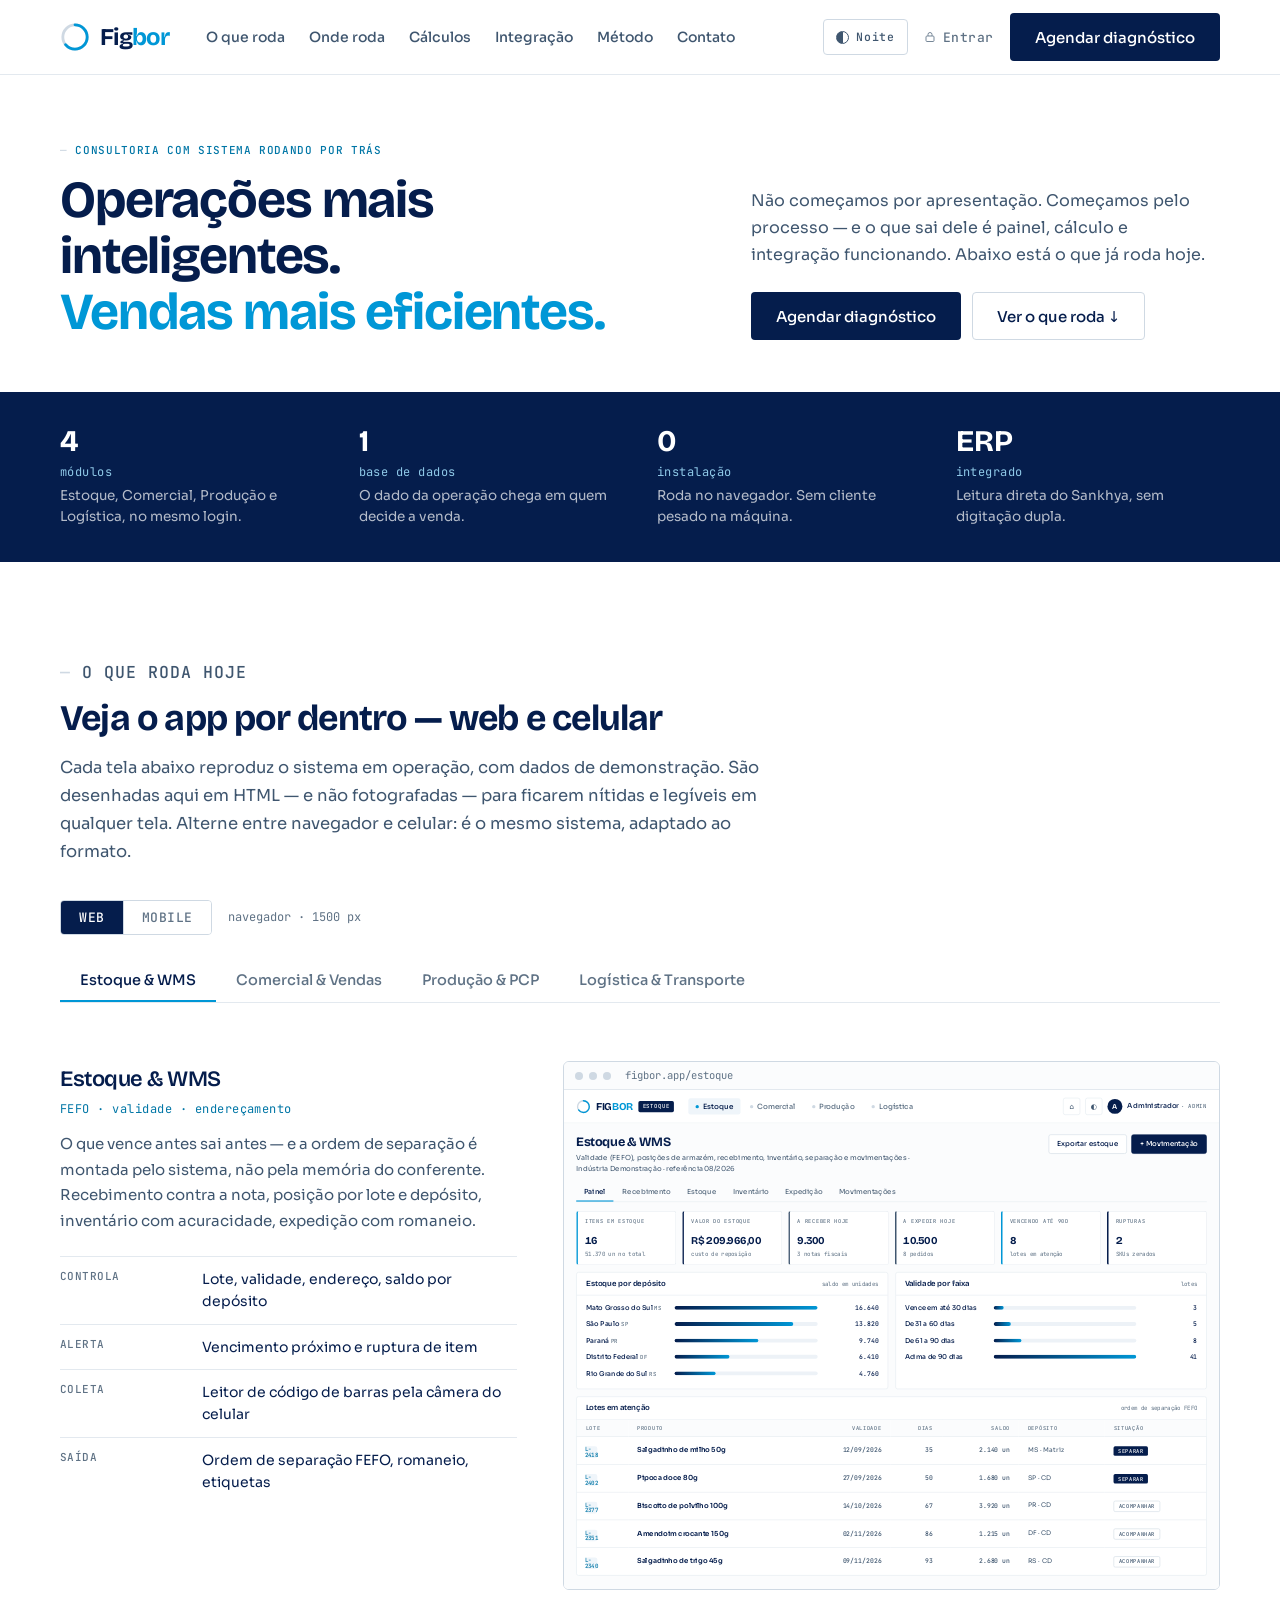
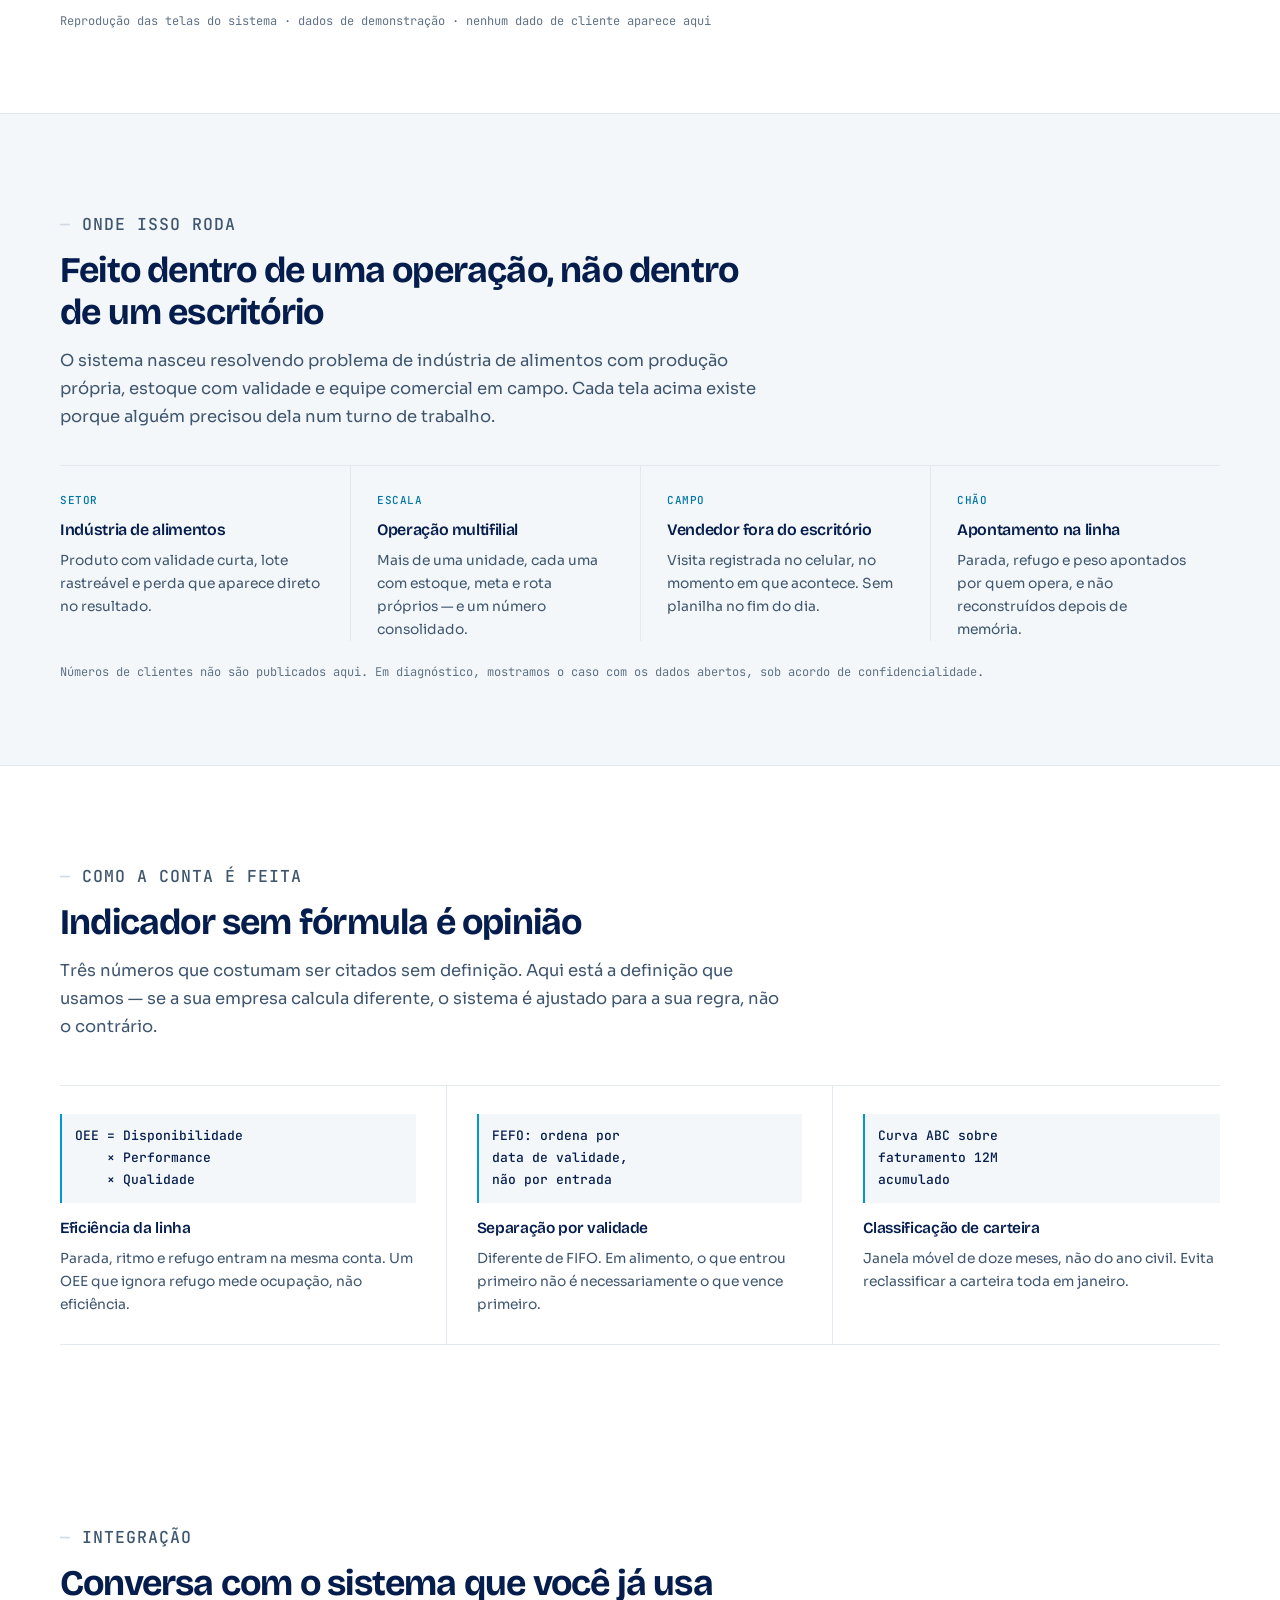
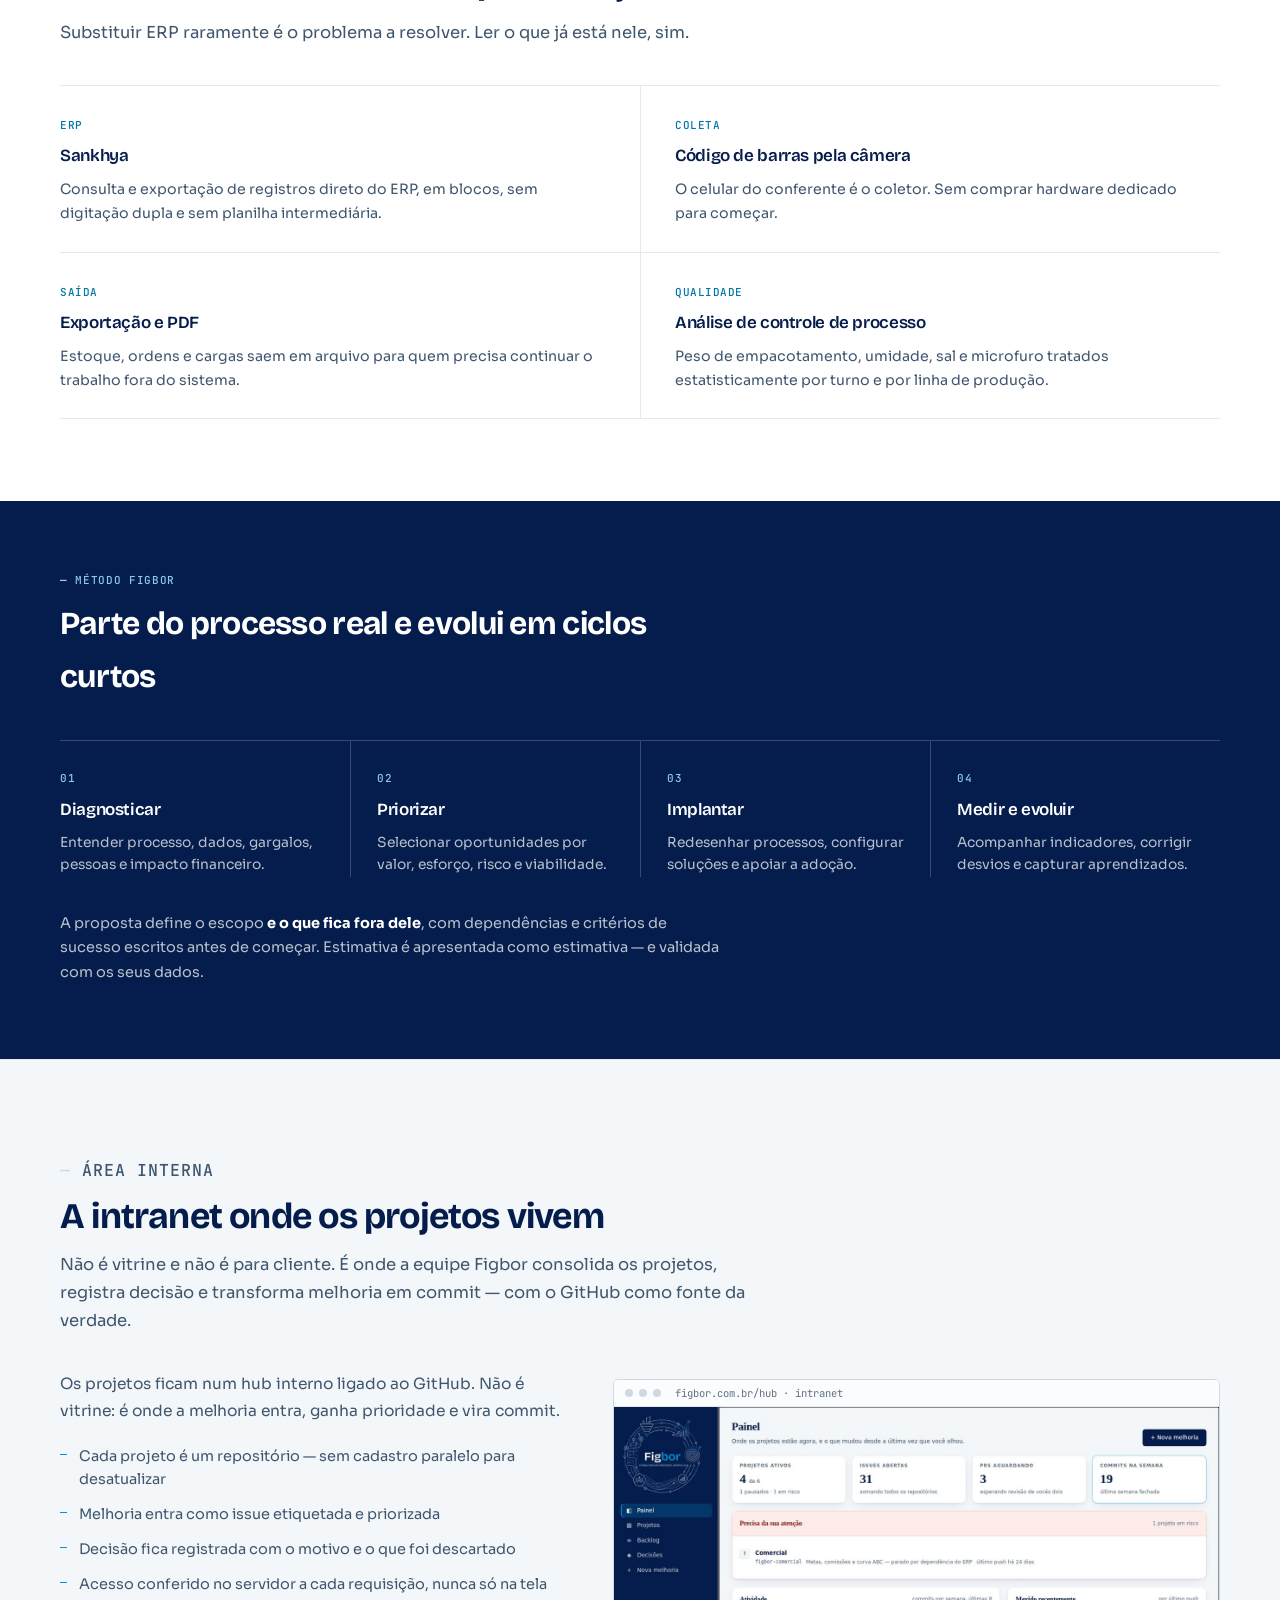
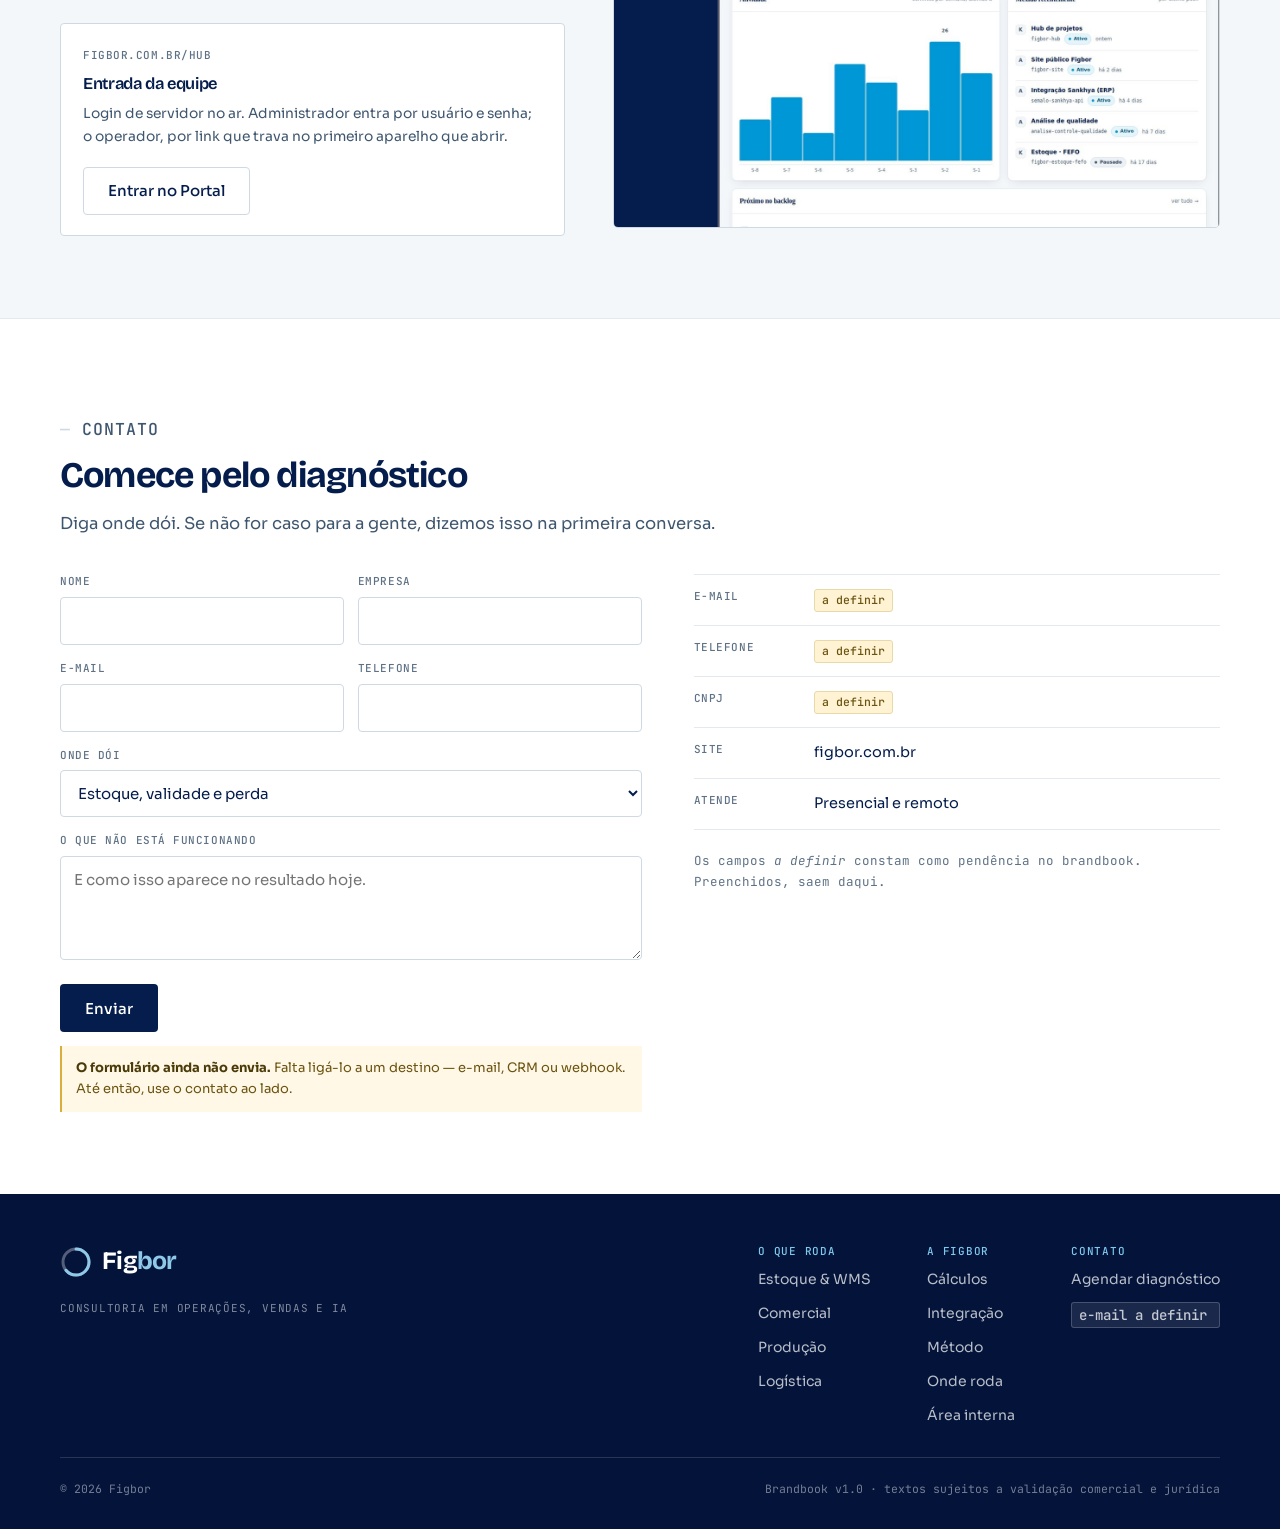
==== index.html @ 5381b1a2 "Tema noite/dia no lugar do preto-e-branco, e ENTRAR aponta para /hub O botao alternava para uma pale" ====
<!DOCTYPE html>
<html lang="pt-BR">
<head>
<meta charset="utf-8">
<meta name="viewport" content="width=device-width, initial-scale=1">
<title>Figbor · Consultoria em Operações, Vendas e IA</title>
<meta name="description" content="Operação, comercial e IA com sistema rodando por trás. Veja os painéis, os cálculos e as integrações antes de contratar.">
<meta name="theme-color" content="#051D4C">
<link rel="canonical" href="https://figbor.com.br/">
<link rel="icon" href="data:image/svg+xml,%3Csvg xmlns='http://www.w3.org/2000/svg' viewBox='0 0 64 64'%3E%3Crect width='64' height='64' rx='12' fill='%23051D4C'/%3E%3Cpath d='M23 17h20v7H30.5v8H41v7H30.5v14H23z' fill='%23fff'/%3E%3Crect x='23' y='17' width='20' height='3' fill='%230097D6'/%3E%3C/svg%3E">
<meta property="og:type" content="website">
<meta property="og:site_name" content="Figbor">
<meta property="og:locale" content="pt_BR">
<meta property="og:url" content="https://figbor.com.br/">
<meta property="og:title" content="Figbor · Consultoria em Operações, Vendas e IA">
<meta property="og:description" content="Consultoria com sistema rodando por trás. Veja os painéis, os cálculos e as integrações antes de contratar.">
<meta name="twitter:card" content="summary_large_image">
<script type="application/ld+json">
{"@context":"https://schema.org","@type":"Organization","name":"Figbor",
"url":"https://figbor.com.br/","description":"Consultoria em Operações, Vendas e IA",
"areaServed":"BR","knowsAbout":["Gestão de estoque FEFO","Gestão comercial","PCP e OEE","Logística e roteirização","Integração com ERP Sankhya"]}
</script>
<link rel="preconnect" href="https://fonts.googleapis.com">
<link rel="preconnect" href="https://fonts.gstatic.com" crossorigin>
<link href="https://fonts.googleapis.com/css2?family=Bricolage+Grotesque:opsz,wght@12..96,400;12..96,600;12..96,700&family=Sora:wght@400;500;600&family=JetBrains+Mono:wght@400;500&display=swap" rel="stylesheet">
<style>
/* ═══════════════════════════════════════════════════════════
   Figbor — site v2 · direção "técnico, mostrando produto"
   Sem cartão com sombra, sem grade genérica: régua fina,
   monoespaçada para metadado, tela sangrando na borda.
   Paleta e tipografia do Brandbook v1.0.
   ═══════════════════════════════════════════════════════════ */
:root{
  --navy:#051D4C; --navy-2:#0A2C69; --deep:#03133A;
  /* SUPERFICIE escura da marca (faixa, botao primario). Separada de --navy
     porque --navy tambem e cor de TEXTO em 36 lugares: no tema noite um so
     valor nao serve para os dois papeis — o texto sumiria no fundo. */
  --surf:#051D4C;
  --brt:rgba(255,255,255,.95);   /* barra do topo, translucida sobre o fundo */
  --ciano:#0097D6; --sinal:#0076A6;
  --ard:#3F566F; --mut:#5F7285;
  --br:#fff; --cz:#F4F7F9; --ln:#E3E9EF; --ln2:#CFD9E3;
  --tit:'Bricolage Grotesque','Segoe UI',system-ui,Arial,sans-serif;
  --txt:Sora,system-ui,-apple-system,sans-serif;
  --mono:'JetBrains Mono',ui-monospace,SFMono-Regular,Menlo,monospace;
  --max:1240px; --pd:40px;
  --acl:#8FC9E8; --acl2:#7FC8EC; --sel:#EFF5FA; --trk:#EDF2F7; --apbg:#F7F9FB;
  --sut:#FBFCFD; --gr:#E7EDF3; --fone:#0B1A33; --fone2:#2A3A55;
  --ci2:#2BADE3; --ci3:#04203F;
  --avbg:#FFF8E6; --avln:#D9AE3C; --avtx:#6B5310; --avtx2:#4A3A08;
  --pdbg:#FFF3D4; --pdln:#E8D9A8;
}
*{box-sizing:border-box}
html{scroll-behavior:smooth;-webkit-text-size-adjust:100%}
body{margin:0;background:var(--br);color:var(--navy);font-family:var(--txt);
  font-size:16px;line-height:1.65;-webkit-font-smoothing:antialiased}
h1,h2,h3,h4{font-family:var(--tit);margin:0;letter-spacing:-.022em;font-weight:700}
p{margin:0}
img{display:block;max-width:100%;height:auto}
a{color:var(--sinal);text-decoration:none}
a:hover{text-decoration:underline}
:focus-visible{outline:2px solid var(--ciano);outline-offset:3px}
.w{max-width:var(--max);margin:0 auto;padding:0 var(--pd)}
.pular{position:absolute;left:-9999px;background:var(--surf);color:#fff;padding:10px 16px;z-index:300}
.pular:focus{left:0}

/* etiqueta monoespaçada — o "sabor técnico" */
.tag{font:500 11px/1 var(--mono);letter-spacing:.06em;color:var(--sinal);text-transform:uppercase}
.tag::before{content:"— ";color:var(--ln2)}
.reg{height:1px;background:var(--ln);border:0;margin:0}

.btn{display:inline-flex;align-items:center;gap:8px;min-height:48px;padding:0 24px;
  border:1px solid transparent;border-radius:4px;font:500 15px/1 var(--txt);cursor:pointer}
.btn:hover{text-decoration:none}
.b1{background:var(--surf);color:#fff}
.b1:hover{background:var(--navy-2)}
.b2{border-color:var(--ln2);color:var(--navy)}
.b2:hover{border-color:var(--ard)}
.b3{background:var(--ciano);color:var(--ci3)}
.b3:hover{background:var(--ci2)}


/* ── v4 ───────────────────────────────────────────────────────────── */
@media(prefers-reduced-motion:reduce){
  html{scroll-behavior:auto}
  *{animation-duration:.01ms!important;transition-duration:.01ms!important}
}
/* onde isso roda — tira de contexto, sem cartão */
.ctx{display:grid;grid-template-columns:repeat(4,1fr);margin-top:34px;border-top:1px solid var(--ln)}
.ctx .u{padding:22px 26px 0 0}
.ctx .u:not(:first-child){padding-left:26px;border-left:1px solid var(--ln)}
.ctx .k{font:500 11px/1 var(--mono);letter-spacing:.05em;color:var(--sinal);text-transform:uppercase}
.ctx h4{margin-top:11px;font-size:16px;font-weight:600}
.ctx p{margin-top:7px;font-size:13.8px;line-height:1.65;color:var(--ard)}
@media(max-width:900px){
  .ctx{grid-template-columns:1fr 1fr}
  .ctx .u:nth-child(3){padding-left:0;border-left:0}
  .ctx .u:nth-child(n+3){border-top:1px solid var(--ln);margin-top:18px;padding-top:18px}
}
@media(max-width:560px){
  .ctx{grid-template-columns:1fr}
  .ctx .u{padding-left:0!important;border-left:0!important;
    border-top:1px solid var(--ln);margin-top:16px;padding-top:16px}
  .ctx .u:first-child{border-top:0;margin-top:0}
}
/* porta da intranet */
.porta{margin-top:26px;border:1px solid var(--ln2);border-radius:4px;background:var(--br);
  padding:20px 22px;display:flex;gap:18px;align-items:center;flex-wrap:wrap}
.porta .txt{flex:1 1 320px}
.porta .rt{font:500 11px/1 var(--mono);letter-spacing:.05em;color:var(--mut);text-transform:uppercase}
.porta h4{margin-top:9px;font-size:16.5px;font-weight:600}
.porta p{margin-top:6px;font-size:13.8px;line-height:1.65;color:var(--ard)}
.porta .btn{flex:0 0 auto}
.ent{display:inline-flex;align-items:center;gap:7px}
.ent svg{width:12px;height:12px;flex:0 0 auto;opacity:.85}
.nv .ent:hover{color:var(--navy);text-decoration:none}


/* ── painel nativo do módulo Comercial (no lugar da captura) ──────────
   Desenhado em HTML/CSS: nítido em qualquer tela, número nunca quebra
   no meio do milhar, e a barra é preenchida de verdade.
   Escala proporcional: o miolo tem 1180 px de projeto e é reduzido
   por transform, então nada reflui — comporta-se como uma captura. */
.ap-wrap{position:relative;overflow:hidden;width:100%;aspect-ratio:1180/960;background:var(--br)}
.ap{position:absolute;top:0;left:0;width:1180px;transform-origin:top left;background:var(--br);
  color:var(--navy);font-family:var(--txt);font-size:14px;line-height:1.5}
.ap *{box-sizing:border-box;margin:0}

.ap-top{display:flex;align-items:center;gap:26px;height:60px;padding:0 22px;
  border-bottom:1px solid var(--ln)}
.ap-lg{display:flex;align-items:center;gap:9px}
.ap-ring{width:26px;height:26px;flex:0 0 auto}
.ap-lg b{font:700 19px/1 var(--tit);letter-spacing:-.022em;color:var(--navy)}
.ap-lg b span{color:var(--ciano)}
.ap-lg em{font:500 10px/1 var(--mono);letter-spacing:.09em;text-transform:uppercase;
  color:#fff;background:var(--surf);padding:5px 8px;border-radius:3px;font-style:normal}
.ap-nav{display:flex;gap:4px}
.ap-mi{display:inline-flex;align-items:center;gap:7px;padding:8px 13px;border-radius:4px;
  font:500 13px/1 var(--txt);color:var(--mut)}
.ap-mi i{width:6px;height:6px;border-radius:50%;background:var(--ln2);flex:0 0 auto}
.ap-mi.on{background:var(--sel);color:var(--navy)}
.ap-mi.on i{background:var(--ciano)}
.ap-usr{margin-left:auto;display:flex;align-items:center;gap:9px}
.ap-ic{width:31px;height:31px;border:1px solid var(--ln);border-radius:4px;display:flex;
  align-items:center;justify-content:center;font-size:13px;color:var(--ard)}
.ap-av{width:27px;height:27px;border-radius:50%;background:var(--surf);color:#fff;
  display:flex;align-items:center;justify-content:center;font:600 12px/1 var(--txt);flex:0 0 auto}
.ap-un{font:500 12.5px/1 var(--txt);color:var(--navy);white-space:nowrap}
.ap-un em{font:500 10px/1 var(--mono);letter-spacing:.07em;color:var(--mut);font-style:normal}

.ap-bd{padding:20px 22px 24px;background:var(--sut)}
.ap-hd{display:flex;align-items:flex-start;gap:20px}
.ap-hd h4{font:700 23px/1.15 var(--tit);letter-spacing:-.022em}
.ap-hd p{margin-top:7px;font-size:12.5px;line-height:1.55;color:var(--ard);max-width:640px}
.ap-bts{margin-left:auto;flex:0 0 auto;display:flex;gap:8px}
.ap-bt{background:var(--br);border:1px solid var(--ln2);color:var(--navy);border-radius:4px;
  padding:10px 15px;font:500 12.5px/1 var(--txt);white-space:nowrap}
.ap-bt.pr{background:var(--surf);border-color:var(--surf);color:#fff}
.ap-sub{display:flex;gap:2px;margin-top:16px;border-bottom:1px solid var(--ln)}
.ap-si{padding:9px 14px;font:500 12.5px/1 var(--txt);color:var(--mut);
  border-bottom:2px solid transparent}
.ap-si.on{color:var(--navy);border-bottom-color:var(--ciano)}

.ap-kpi{display:grid;grid-template-columns:repeat(6,1fr);gap:11px;margin-top:16px}
.ap-k{background:var(--br);border:1px solid var(--ln);border-left:3px solid var(--ln2);
  border-radius:4px;padding:12px 13px}
.ap-k-ci{border-left-color:var(--ciano)}
.ap-k-nv{border-left-color:var(--navy)}
.ap-k-ar{border-left-color:var(--ard)}
.ap-kl{font:500 9.5px/1.35 var(--mono);letter-spacing:.07em;text-transform:uppercase;
  color:var(--mut);min-height:26px}
.ap-kv{margin-top:5px;font:700 19px/1.1 var(--tit);letter-spacing:-.028em;color:var(--navy);
  white-space:nowrap;font-variant-numeric:tabular-nums}
.ap-ks{margin-top:5px;font:400 10.5px/1.4 var(--mono);color:var(--mut);white-space:nowrap}

.ap-two{display:grid;grid-template-columns:1fr 1fr;gap:13px;margin-top:13px}
.ap-bx{background:var(--br);border:1px solid var(--ln);border-radius:4px;margin-top:13px}
.ap-two .ap-bx{margin-top:0}
.ap-bh{display:flex;align-items:baseline;gap:12px;padding:13px 16px;border-bottom:1px solid var(--ln)}
.ap-bh h5{font:600 14px/1 var(--tit);letter-spacing:-.015em}
.ap-bh span{margin-left:auto;font:400 10.5px/1 var(--mono);color:var(--mut);white-space:nowrap}
.ap-lst{padding:7px 16px 13px}
.ap-row{display:flex;align-items:center;gap:12px;padding:7px 0}
.ap-nm{flex:0 0 148px;font:500 12px/1.3 var(--txt);color:var(--navy)}
.ap-nm em{font:500 10px/1 var(--mono);color:var(--mut);font-style:normal;letter-spacing:.05em}
.ap-trk{flex:1 1 auto;height:7px;border-radius:99px;background:var(--trk);overflow:hidden}
.ap-trk i{display:block;height:100%;border-radius:99px;
  background:linear-gradient(90deg,var(--navy),var(--ciano))}
.ap-vl{flex:0 0 auto;min-width:98px;text-align:right;font:500 11.5px/1 var(--mono);
  color:var(--navy);font-variant-numeric:tabular-nums;white-space:nowrap}

.ap-tb{width:100%;border-collapse:collapse}
.ap-tb th{padding:10px 16px;text-align:left;font:500 9.5px/1 var(--mono);letter-spacing:.07em;
  text-transform:uppercase;color:var(--mut);border-bottom:1px solid var(--ln);
  background:var(--sut);white-space:nowrap}
.ap-tb td{padding:11px 16px;border-bottom:1px solid var(--ln);vertical-align:middle}
.ap-tb tbody tr:last-child td{border-bottom:0}
.ap-tb .ap-nu{text-align:right;font:500 11.5px/1 var(--mono);
  font-variant-numeric:tabular-nums;white-space:nowrap;color:var(--ard)}
.ap-tb th.ap-nu{text-align:right;font:500 9.5px/1 var(--mono);letter-spacing:.07em;
  text-transform:uppercase;color:var(--mut)}
.ap-tb .ap-fo{color:var(--navy)}
.ap-po{display:inline-flex;width:21px;height:21px;border-radius:4px;background:var(--sel);
  color:var(--sinal);align-items:center;justify-content:center;font:500 10.5px/1 var(--mono)}
.ap-cl{font:600 12.5px/1.3 var(--txt);white-space:nowrap}
.ap-ct{font:400 11.5px/1 var(--txt);color:var(--ard);white-space:nowrap}
.ap-cv{display:inline-block;padding:4px 8px;border-radius:3px;font:500 9.5px/1 var(--mono);
  letter-spacing:.06em;text-transform:uppercase}
.ap-cv-a{background:var(--surf);color:#fff}
.ap-cv-b{background:var(--br);border:1px solid var(--ln2);color:var(--ard)}


/* ── painel nativo, versão celular (390 × 844 de projeto) ─────────────
   Abas em linha única com esmaecimento à direita: era o empilhamento
   delas que atropelava os botões na captura antiga. */
.am-wrap{position:relative;overflow:hidden;width:100%;aspect-ratio:390/844;background:var(--br)}
.am{position:absolute;top:0;left:0;width:390px;height:844px;transform-origin:top left;
  background:var(--apbg);color:var(--navy);font-family:var(--txt);font-size:13px;
  line-height:1.5;overflow:hidden}
.am *{box-sizing:border-box;margin:0}

.am-top{display:flex;align-items:center;gap:8px;height:50px;padding:0 14px;
  background:var(--br);border-bottom:1px solid var(--ln)}
.am-top .ap-ring{width:21px;height:21px;flex:0 0 auto}
.am-top b{font:700 16px/1 var(--tit);letter-spacing:-.022em;color:var(--navy)}
.am-top b span{color:var(--ciano)}
.am-top em{font:500 8.5px/1 var(--mono);letter-spacing:.09em;text-transform:uppercase;
  color:#fff;background:var(--surf);padding:4px 6px;border-radius:3px;font-style:normal}
.am-av{margin-left:auto;width:25px;height:25px;border-radius:50%;background:var(--surf);
  color:#fff;display:flex;align-items:center;justify-content:center;font:600 11px/1 var(--txt)}

.am-bd{padding:14px 14px 70px}
.am-bd h4{font:700 17px/1.2 var(--tit);letter-spacing:-.022em}
.am-ds{margin-top:6px;font-size:10.8px;line-height:1.5;color:var(--ard)}
.am-bts{display:flex;gap:7px;margin-top:11px}
.am-bt{border:1px solid var(--ln2);background:var(--br);border-radius:4px;padding:8px 11px;
  font:500 11px/1 var(--txt);color:var(--navy);white-space:nowrap}
.am-bt.pr{background:var(--surf);border-color:var(--surf);color:#fff}
.am-sub{position:relative;display:flex;gap:3px;margin-top:12px;overflow:hidden;
  border-bottom:1px solid var(--ln)}
.am-sub::after{content:"";position:absolute;right:0;top:0;bottom:0;width:30px;
  background:linear-gradient(90deg,rgba(247,249,251,0),var(--apbg))}
.am-si{padding:7px 9px;font:500 11px/1 var(--txt);color:var(--mut);white-space:nowrap;
  border-bottom:2px solid transparent;flex:0 0 auto}
.am-si.on{color:var(--navy);border-bottom-color:var(--ciano)}

.am-kpi{display:grid;grid-template-columns:1fr 1fr;gap:8px;margin-top:12px}
.am-k{background:var(--br);border:1px solid var(--ln);border-left:3px solid var(--ln2);
  border-radius:4px;padding:9px 10px}
.am-k-ci{border-left-color:var(--ciano)}
.am-k-nv{border-left-color:var(--navy)}
.am-k-ar{border-left-color:var(--ard)}
.am-kl{font:500 8.5px/1.35 var(--mono);letter-spacing:.06em;text-transform:uppercase;
  color:var(--mut);min-height:23px}
.am-kv{margin-top:4px;font:700 15.5px/1.1 var(--tit);letter-spacing:-.028em;color:var(--navy);
  white-space:nowrap;font-variant-numeric:tabular-nums}
.am-ks{margin-top:4px;font:400 8.5px/1.4 var(--mono);color:var(--mut)}

.am-bx{background:var(--br);border:1px solid var(--ln);border-radius:4px;margin-top:12px}
.am-bh{display:flex;align-items:baseline;gap:10px;padding:11px 12px;border-bottom:1px solid var(--ln)}
.am-bh h5{font:600 12.5px/1 var(--tit);letter-spacing:-.015em}
.am-bh span{margin-left:auto;font:400 9px/1 var(--mono);color:var(--mut);white-space:nowrap}
.am-lst{padding:5px 12px 10px}
.am-lst .ap-row{display:flex;align-items:center;gap:9px;padding:6px 0}
.am-nm{flex:0 0 106px;font:500 10.5px/1.25 var(--txt);color:var(--navy)}
.am-nm em{font:500 9px/1 var(--mono);color:var(--mut);font-style:normal;letter-spacing:.05em}
.am-trk{flex:1 1 auto;height:6px;border-radius:99px;background:var(--trk);overflow:hidden}
.am-trk i{display:block;height:100%;border-radius:99px;
  background:linear-gradient(90deg,var(--navy),var(--ciano))}
.am-vl{flex:0 0 auto;min-width:80px;text-align:right;font:500 10px/1 var(--mono);
  color:var(--navy);font-variant-numeric:tabular-nums;white-space:nowrap}

.am-nav{position:absolute;left:0;right:0;bottom:0;height:56px;background:var(--br);
  border-top:1px solid var(--ln);display:flex;align-items:center}
.am-ni{flex:1 1 0;display:flex;flex-direction:column;align-items:center;gap:6px;
  font:500 9.5px/1 var(--mono);letter-spacing:.04em;color:var(--mut)}
.am-ni i{width:15px;height:15px;border-radius:4px;background:var(--gr)}
.am-ni.on{color:var(--navy)}
.am-ni.on i{background:var(--ciano)}


/* ── marca desenhada em SVG: nítida em qualquer tamanho, e acompanha
      a troca para preto e branco (o bitmap do brandbook não acompanha) ── */
.mk{display:inline-flex;align-items:center;gap:10px;text-decoration:none}
.mk:hover{text-decoration:none}
.mk svg{flex:0 0 auto}
.mk b{font:700 25px/1 var(--tit);letter-spacing:-.03em;color:var(--navy)}
.mk b i{font-style:normal;color:var(--ciano)}
.mk.neg b{color:#fff}
.mk.neg b i{color:var(--acl)}
.rg-b{fill:none;stroke:var(--ln2);stroke-width:3}
.rg-a{fill:none;stroke:var(--ciano);stroke-width:3;stroke-linecap:round}
.mk.neg .rg-b{stroke:rgba(255,255,255,.32)}
.mk.neg .rg-a{stroke:var(--acl)}
.ap-ring circle:first-child{stroke:var(--ln2)}
.ap-ring circle:last-child{stroke:var(--ciano)}


/* ── tema NOITE ────────────────────────────────────────────────────────
   Não é filtro em cima da página: é a mesma folha de estilo com outra
   paleta, para o contraste continuar sob controle.

   O ponto delicado: --navy é cor de TEXTO em 36 lugares e era fundo em
   outros 14. Aqui ele clareia (vira texto sobre fundo escuro), enquanto
   --surf continua escuro — é a superfície da marca, a faixa e o botão
   primário, que trazem texto branco cravado no CSS.

   O ciano da marca sobe de #0097D6 para #2BADE3: sobre fundo escuro o tom
   original fica pesado, e o contraste do brandbook foi calibrado para
   texto sobre BRANCO. */
html.noite{
  color-scheme:dark;
  --navy:#E7EEF7; --navy-2:#C4D6EC; --deep:#03070E;
  --surf:#123A63;
  --ciano:#2BADE3; --sinal:#7FC8EC;
  --ard:#C2D2E4; --mut:#8DA2BA;
  --br:#07172B; --brt:rgba(7,23,43,.92);
  --cz:#0B2038; --ln:#173250; --ln2:#22456B;
  /* --acl são os rótulos pequenos DENTRO da faixa escura (módulos, 01..04).
     Em #3E86B8 sobre a faixa davam 2,93:1 — abaixo de qualquer mínimo. */
  --acl:#A8CFEC; --acl2:#C2DEF3; --sel:#122C49; --trk:#173250;
  --apbg:#0B2038; --sut:#0A1B30; --gr:#173250;
  --fone:#E7EEF7; --fone2:#B4C7DC;
  --ci2:#4FC3F7; --ci3:#03203C;
  --avbg:#2A2413; --avln:#7A6320; --avtx:#EBDCA8; --avtx2:#F5EBC9;
  --pdbg:#231F12; --pdln:#5C4E22;
}
/* a marca é escura e some no fundo escuro: um leve clareamento resolve sem
   trocar o arquivo de arte */
html.noite .lg svg circle{stroke:var(--ciano)}

/* botão de troca */
.pb-bt{display:inline-flex;align-items:center;gap:7px;height:36px;padding:0 12px;
  border:1px solid var(--ln2);background:none;border-radius:4px;cursor:pointer;
  font:500 11.5px/1 var(--mono);letter-spacing:.06em;color:var(--ard)}
.pb-bt:hover{border-color:var(--ard);color:var(--navy)}
.pb-bt .ic{width:13px;height:13px;border-radius:50%;border:1.5px solid currentColor;
  background:linear-gradient(90deg,currentColor 0 50%,transparent 50% 100%)}
.pb-bt[aria-pressed="true"]{background:var(--surf);border-color:var(--surf);color:#fff}
@media(max-width:900px){.pb-bt .tx{display:none}.pb-bt{padding:0 10px}}

/* ── cabeçalho ── */
header{position:sticky;top:0;z-index:100;background:var(--brt);
  backdrop-filter:blur(10px);border-bottom:1px solid var(--ln)}
.nv{display:flex;align-items:center;gap:28px;height:74px}
.nv .lg b{font-size:24px}
.nv nav{display:flex;gap:24px;margin-left:8px}
.nv nav a{font:500 14px/1 var(--txt);color:var(--ard)}
.nv nav a:hover{color:var(--navy);text-decoration:none}
.nv .dir{margin-left:auto;display:flex;align-items:center;gap:16px}
.nv .ent{font:500 13px/1 var(--mono);color:var(--mut);letter-spacing:.04em}
.bg{display:none;width:42px;height:42px;border:1px solid var(--ln2);background:none;
  border-radius:4px;font-size:18px;color:var(--navy);cursor:pointer}
.mm{display:none;border-top:1px solid var(--ln);padding:6px var(--pd) 16px}
.mm.on{display:block}
.mm a{display:block;padding:13px 0;border-bottom:1px solid var(--ln);font:500 16px/1 var(--txt);color:var(--navy)}

/* ── hero: claim curto + tela real sangrando ── */
.hero{padding:70px 0 26px;overflow:hidden}
.hero .cima{display:grid;grid-template-columns:1.15fr .85fr;gap:56px;align-items:end;padding-bottom:26px}
.hero h1{font-size:clamp(32px,4.4vw,52px);line-height:1.08;margin-top:16px}
.hero h1 .c{color:var(--ciano)}
.hero .dir p{font-size:16px;line-height:1.7;color:var(--ard)}
.hero .ct{display:flex;gap:11px;margin-top:24px;flex-wrap:wrap}
.tela-sangra{position:relative;border-top:1px solid var(--ln);background:var(--cz);padding-top:46px}
.tela-sangra .cx{margin-left:max(var(--pd),calc((100vw - var(--max))/2 + var(--pd)));
  margin-right:0}
.tela-sangra .moldura{width:calc(100% + 120px);max-width:none}
@media(max-width:1040px){.tela-sangra .moldura{width:100%}}
.moldura{border:1px solid var(--ln2);border-bottom:0;border-radius:6px 6px 0 0;overflow:hidden;
  background:var(--br);box-shadow:0 -1px 0 #fff inset}
.moldura .barra{display:flex;align-items:center;gap:7px;padding:9px 13px;border-bottom:1px solid var(--ln);
  background:var(--sut)}
.moldura .barra i{width:9px;height:9px;border-radius:50%;background:var(--ln2);display:block}
.moldura .barra span{margin-left:9px;font:400 11px/1 var(--mono);color:var(--mut)}
.moldura img{width:100%}

/* ── faixa de dados ── */
.faixa{background:var(--surf);color:#fff;padding:34px 0}
.faixa .g{display:grid;grid-template-columns:repeat(4,1fr);gap:34px}
.faixa .it b{display:block;font:700 30px/1 var(--tit);color:#fff}
.faixa .it span{display:block;margin-top:7px;font:400 12px/1.5 var(--mono);
  letter-spacing:.04em;color:var(--acl)}
.faixa .it p{margin-top:5px;font-size:13.5px;color:rgba(255,255,255,.7);line-height:1.55}

/* ── seções ── */
.s{padding:82px 0}
.s-cz{background:var(--cz);border-top:1px solid var(--ln);border-bottom:1px solid var(--ln)}
.cab{max-width:720px}
.cab h2{font-size:clamp(26px,3.3vw,36px);line-height:1.15;margin-top:12px}
.cab p{margin-top:14px;font-size:16.5px;line-height:1.7;color:var(--ard)}

/* ── visor de módulos (abas) ── */
.abas{display:flex;gap:0;margin-top:38px;border-bottom:1px solid var(--ln);overflow-x:auto}
.abas button{appearance:none;background:none;border:0;border-bottom:2px solid transparent;
  padding:14px 20px 13px;font:500 14.5px/1 var(--txt);color:var(--mut);cursor:pointer;white-space:nowrap}
.abas button:hover{color:var(--navy)}
.abas button[aria-selected="true"]{color:var(--navy);border-bottom-color:var(--ciano)}
.pan{padding-top:30px}
.pan[hidden]{display:none}
.pan .linha{display:grid;grid-template-columns:.85fr 1.15fr;gap:44px;align-items:start}
.pan h3{font-size:22px;font-weight:600}
.pan .sub{margin-top:5px;font:400 12px/1 var(--mono);color:var(--sinal);letter-spacing:.04em}
.pan .desc{margin-top:16px;font-size:15px;line-height:1.72;color:var(--ard)}
.dl{margin:22px 0 0}
.dl div{display:flex;gap:14px;padding:11px 0;border-top:1px solid var(--ln)}
.dl dt{flex:0 0 128px;font:500 11px/1.5 var(--mono);letter-spacing:.04em;color:var(--mut);text-transform:uppercase}
.dl dd{margin:0;font-size:14px;line-height:1.6;color:var(--navy)}
.shot{border:1px solid var(--ln2);border-radius:5px;overflow:hidden;background:var(--br)}
.shot .barra{display:flex;align-items:center;gap:6px;padding:8px 11px;border-bottom:1px solid var(--ln);background:var(--sut)}
.shot .barra i{width:8px;height:8px;border-radius:50%;background:var(--ln2)}
.shot .barra span{margin-left:8px;font:400 10.5px/1 var(--mono);color:var(--mut)}
.nota-demo{margin-top:11px;font:400 12px/1.6 var(--mono);color:var(--mut)}


/* ── visor de apps: alternância web / mobile ── */
.ctrl{display:flex;align-items:center;gap:16px;flex-wrap:wrap;margin-top:34px}
.seg{display:inline-flex;border:1px solid var(--ln2);border-radius:4px;overflow:hidden}
.seg button{appearance:none;background:var(--br);border:0;padding:10px 18px;
  font:500 13px/1 var(--mono);letter-spacing:.04em;color:var(--mut);cursor:pointer;text-transform:uppercase}
.seg button+button{border-left:1px solid var(--ln2)}
.seg button[aria-pressed="true"]{background:var(--surf);color:#fff}
.ctrl .dica{font:400 12px/1.5 var(--mono);color:var(--mut)}

.palco{display:grid;grid-template-columns:.82fr 1.18fr;gap:46px;align-items:start;padding-top:28px}
.palco.mob{grid-template-columns:.9fr 1.1fr}
.vitrine{display:flex;justify-content:center;align-items:flex-start;min-height:300px}

/* moldura de navegador */
.fr-web{width:100%;border:1px solid var(--ln2);border-radius:6px;overflow:hidden;background:var(--br)}
.fr-web .tb{display:flex;align-items:center;gap:6px;padding:8px 11px;
  border-bottom:1px solid var(--ln);background:var(--sut)}
.fr-web .tb i{width:8px;height:8px;border-radius:50%;background:var(--ln2);flex:0 0 auto}
.fr-web .tb span{margin-left:8px;font:400 10.5px/1 var(--mono);color:var(--mut);
  overflow:hidden;text-overflow:ellipsis;white-space:nowrap}
.fr-web img{width:100%;display:block}

/* moldura de celular */
.fr-mob{width:290px;max-width:100%;border:9px solid var(--fone);border-radius:34px;
  background:var(--fone);overflow:hidden;position:relative;
  box-shadow:0 18px 40px -20px rgba(5,29,76,.4)}
.fr-mob::before{content:"";position:absolute;top:7px;left:50%;transform:translateX(-50%);
  width:74px;height:5px;border-radius:99px;background:var(--fone2);z-index:3}
.fr-mob img{width:100%;display:block;border-radius:26px;background:var(--br)}
.fr-mob .am-wrap{border-radius:26px;background:var(--br)}

.vis-oculto{display:none}
@media(max-width:1040px){
  .palco,.palco.mob{grid-template-columns:1fr;gap:26px}
  .vitrine{order:-1}
}

/* ── cálculo em destaque ── */
.calc{margin-top:44px;border-top:1px solid var(--ln);border-bottom:1px solid var(--ln);
  display:grid;grid-template-columns:repeat(3,1fr)}
.calc .c{padding:28px 30px 28px 0;border-right:1px solid var(--ln)}
.calc .c:last-child{border-right:0;padding-right:0}
.calc .c:not(:first-child){padding-left:30px}
.calc code{display:block;font:500 13px/1.7 var(--mono);color:var(--navy);
  background:var(--cz);border-left:2px solid var(--ciano);padding:11px 13px;margin-bottom:13px}
.calc h4{font-size:15.5px;font-weight:600}
.calc p{margin-top:7px;font-size:13.8px;line-height:1.65;color:var(--ard)}

/* ── integração ── */
.int{display:grid;grid-template-columns:repeat(2,1fr);gap:0;margin-top:38px;
  border-top:1px solid var(--ln)}
.int .i{padding:26px 34px 26px 0;border-bottom:1px solid var(--ln)}
.int .i:nth-child(2n){padding-left:34px;border-left:1px solid var(--ln)}
.int .i .k{font:500 11px/1 var(--mono);letter-spacing:.05em;color:var(--sinal);text-transform:uppercase}
.int .i h4{margin-top:11px;font-size:17px;font-weight:600}
.int .i p{margin-top:8px;font-size:14.2px;line-height:1.68;color:var(--ard)}

/* ── método: tira horizontal, não cartões ── */
.met{display:grid;grid-template-columns:repeat(4,1fr);margin-top:36px;
  border-top:1px solid rgba(255,255,255,.2)}
.met .p{padding:24px 26px 0 0}
.met .p:not(:first-child){padding-left:26px;border-left:1px solid rgba(255,255,255,.2)}
.met .n{font:500 11px/1 var(--mono);color:var(--acl);letter-spacing:.06em}
.met h4{margin-top:12px;font-size:17px;font-weight:600;color:#fff}
.met p{margin-top:8px;font-size:13.8px;line-height:1.62;color:rgba(255,255,255,.72)}

/* ── hub ── */
.hub{display:grid;grid-template-columns:1fr 1.2fr;gap:48px;align-items:center;margin-top:36px}
.hub ul{list-style:none;margin:20px 0 0;padding:0}
.hub li{position:relative;padding-left:19px;margin-top:11px;font-size:14.5px;line-height:1.65;color:var(--ard)}
.hub li::before{content:"";position:absolute;left:0;top:9px;width:7px;height:1px;background:var(--ciano)}

/* ── contato ── */
.ct-g{display:grid;grid-template-columns:1.05fr .95fr;gap:52px;margin-top:36px;align-items:start}
.cp{margin-bottom:16px}
.cp label{display:block;font:500 11px/1.4 var(--mono);letter-spacing:.05em;
  color:var(--mut);text-transform:uppercase;margin-bottom:7px}
input,textarea,select{width:100%;padding:12px 13px;border:1px solid var(--ln2);border-radius:4px;
  font:400 15px/1.5 var(--txt);color:var(--navy);background:var(--br)}
textarea{min-height:104px;resize:vertical}
.d2{display:grid;grid-template-columns:1fr 1fr;gap:14px}
.av{margin-top:14px;padding:12px 14px;background:var(--avbg);border-left:2px solid var(--avln);
  font:400 13px/1.6 var(--txt);color:var(--avtx)}
.av b{color:var(--avtx2)}
.dados dl{margin:0;border-top:1px solid var(--ln)}
.dados .r{display:flex;gap:16px;padding:13px 0;border-bottom:1px solid var(--ln)}
.dados dt{flex:0 0 104px;font:500 11px/1.6 var(--mono);letter-spacing:.05em;color:var(--mut);text-transform:uppercase}
.dados dd{margin:0;font-size:14.5px}
.pd{display:inline-block;padding:1px 7px;background:var(--pdbg);border:1px solid var(--pdln);
  border-radius:3px;font:500 11.5px/1.6 var(--mono);color:var(--avtx)}

/* ── rodapé ── */
footer{background:var(--deep);color:rgba(255,255,255,.7);padding:52px 0 30px}
.ft{display:flex;justify-content:space-between;gap:40px;flex-wrap:wrap;
  padding-bottom:30px;border-bottom:1px solid rgba(255,255,255,.14)}
.ft img{width:168px}
.ft .ds{margin-top:14px;font:400 11px/1.6 var(--mono);letter-spacing:.07em;
  color:rgba(255,255,255,.5);text-transform:uppercase}
.fc{display:flex;gap:56px;flex-wrap:wrap}
.fc div h5{margin:0;font:500 11px/1 var(--mono);letter-spacing:.07em;color:var(--acl2);text-transform:uppercase}
.fc div a,.fc div span{display:block;margin-top:11px;font-size:14px;color:rgba(255,255,255,.72)}
.fc div a:hover{color:#fff;text-decoration:none}
.fb{padding-top:22px;display:flex;justify-content:space-between;gap:18px;flex-wrap:wrap;
  font:400 11.5px/1.6 var(--mono);color:rgba(255,255,255,.45)}

@media(max-width:1040px){
  .hero .cima{grid-template-columns:1fr;gap:26px;align-items:start}
  .nv nav,.nv .ent{display:none}
  .bg{display:inline-flex;align-items:center;justify-content:center}
  .faixa .g{grid-template-columns:1fr 1fr;gap:26px}
  .pan .linha,.hub,.ct-g{grid-template-columns:1fr;gap:28px}
  .calc,.met{grid-template-columns:1fr}
  .calc .c,.met .p{border-right:0;border-left:0!important;padding:22px 0}
  .calc .c{border-bottom:1px solid var(--ln)}
  .calc .c:last-child{border-bottom:0}
  .met .p{border-top:1px solid rgba(255,255,255,.2)}
  .int{grid-template-columns:1fr}
  .int .i{padding:22px 0!important;border-left:0!important}
}
@media(max-width:640px){
  :root{--pd:20px}
  .s{padding:56px 0}
  .d2{grid-template-columns:1fr}
  .nv .lg{margin-right:4px}
  .nv .dir .btn{display:none}          /* CTA sai do topo: já está no herói e no menu */
  .faixa .g{grid-template-columns:1fr}
  .dl div{flex-direction:column;gap:4px}
  .dl dt{flex:none}
  .hero .ct .btn{width:100%;justify-content:center}
}
</style>
</head>
<body>
<a class="pular" href="#main">Pular para o conteúdo</a>

<header>
  <div class="w nv">
    <a class="mk lg" href="#top" aria-label="Figbor · página inicial"><svg viewBox="0 0 32 32" width="30" height="30" aria-hidden="true"><circle class="rg-b" cx="16" cy="16" r="13"/><circle class="rg-a" cx="16" cy="16" r="13" stroke-dasharray="52 82" transform="rotate(-90 16 16)"/></svg><b>Fig<i>bor</i></b></a>
    <nav aria-label="Principal">
      <a href="#rodando">O que roda</a>
      <a href="#onde">Onde roda</a>
      <a href="#calculos">Cálculos</a>
      <a href="#integra">Integração</a>
      <a href="#metodo">Método</a>
      <a href="#contato">Contato</a>
    </nav>
    <div class="dir">
      <!-- rótulo e estado são preenchidos pelo script: ele começa pela
           preferência do sistema, então o texto certo só se sabe em runtime -->
      <button class="pb-bt" id="pb" type="button" aria-pressed="false"
        aria-label="Mudar para o tema escuro" title="Tema escuro"><span class="ic" aria-hidden="true"></span><span class="tx">Noite</span></button>
      <!-- ENTRAR vai direto para o login do Portal, no mesmo dominio do site. -->
      <a class="ent" href="/hub/" title="Entrar no Portal Figbor"><svg viewBox="0 0 24 24" fill="none" stroke="currentColor" stroke-width="2" aria-hidden="true"><rect x="4" y="10" width="16" height="11" rx="2"/><path d="M8 10V7a4 4 0 0 1 8 0v3"/></svg>Entrar</a>
      <a class="btn b1" href="#contato">Agendar diagnóstico</a>
      <button class="bg" id="bg" aria-expanded="false" aria-controls="mm" aria-label="Abrir menu">≡</button>
    </div>
  </div>
  <nav class="mm" id="mm" aria-label="Principal (móvel)">
    <a href="#rodando">O que roda</a><a href="#onde">Onde roda</a><a href="#calculos">Cálculos</a>
    <a href="#integra">Integração</a><a href="#metodo">Método</a><a href="#contato">Contato</a>
    <a href="#contato" style="border-bottom:0;padding-top:16px"><span class="btn b1" style="width:100%;justify-content:center">Agendar diagnóstico</span></a>
  </nav>
</header>

<span id="top"></span>
<main id="main">

<!-- ─── HERO ─── -->
<section class="hero">
  <div class="w cima">
    <div>
      <p class="tag">Consultoria com sistema rodando por trás</p>
      <h1>Operações mais inteligentes.<br><span class="c">Vendas mais eficientes.</span></h1>
    </div>
    <div class="dir">
      <p>Não começamos por apresentação. Começamos pelo processo — e o que sai dele
        é painel, cálculo e integração funcionando. Abaixo está o que já roda hoje.</p>
      <div class="ct">
        <a class="btn b1" href="#contato">Agendar diagnóstico</a>
        <a class="btn b2" href="#rodando">Ver o que roda ↓</a>
      </div>
    </div>
  </div>
</section>

<!-- ─── FAIXA ─── -->
<section class="faixa">
  <div class="w g">
    <div class="it"><b>4</b><span>módulos</span><p>Estoque, Comercial, Produção e Logística, no mesmo login.</p></div>
    <div class="it"><b>1</b><span>base de dados</span><p>O dado da operação chega em quem decide a venda.</p></div>
    <div class="it"><b>0</b><span>instalação</span><p>Roda no navegador. Sem cliente pesado na máquina.</p></div>
    <div class="it"><b>ERP</b><span>integrado</span><p>Leitura direta do Sankhya, sem digitação dupla.</p></div>
  </div>
</section>

<!-- ─── O QUE RODA ─── -->
<section class="s" id="rodando">
  <div class="w">
    <div class="cab">
      <p class="tag">O que roda hoje</p>
      <h2>Veja o app por dentro — web e celular</h2>
      <p>Cada tela abaixo reproduz o sistema em operação, com dados de demonstração.
        São desenhadas aqui em HTML — e não fotografadas — para ficarem nítidas e legíveis
        em qualquer tela. Alterne entre navegador e celular: é o mesmo sistema, adaptado ao formato.</p>
    </div>

    <div class="ctrl">
      <div class="seg" role="group" aria-label="Formato de visualização">
        <button id="v-web" aria-pressed="true">Web</button>
        <button id="v-mob" aria-pressed="false">Mobile</button>
      </div>
      <span class="dica" id="dica-vis">navegador · 1500 px</span>
    </div>

    <div class="abas" role="tablist" aria-label="Módulos" style="margin-top:24px">
      <button role="tab" id="t-1" aria-controls="p-1" aria-selected="true">Estoque &amp; WMS</button>
      <button role="tab" id="t-2" aria-controls="p-2" aria-selected="false">Comercial &amp; Vendas</button>
      <button role="tab" id="t-3" aria-controls="p-3" aria-selected="false">Produção &amp; PCP</button>
      <button role="tab" id="t-4" aria-controls="p-4" aria-selected="false">Logística &amp; Transporte</button>
    </div>

    <div class="pan" role="tabpanel" id="p-1" aria-labelledby="t-1" tabindex="0">
      <div class="palco">
        <div>
          <h3>Estoque &amp; WMS</h3>
          <p class="sub">FEFO · validade · endereçamento</p>
          <p class="desc">O que vence antes sai antes — e a ordem de separação é montada pelo sistema, não pela memória do conferente. Recebimento contra a nota, posição por lote e depósito, inventário com acuracidade, expedição com romaneio.</p>
          <dl class="dl"><div><dt>Controla</dt><dd>Lote, validade, endereço, saldo por depósito</dd></div><div><dt>Alerta</dt><dd>Vencimento próximo e ruptura de item</dd></div><div><dt>Coleta</dt><dd>Leitor de código de barras pela câmera do celular</dd></div><div><dt>Saída</dt><dd>Ordem de separação FEFO, romaneio, etiquetas</dd></div></dl>
        </div>
        <div class="vitrine">
          <div class="fr-web" data-vis="web">
            <div class="tb"><i></i><i></i><i></i><span>figbor.app/estoque</span></div>
            <div class="ap-wrap" role="img" aria-label="Painel do módulo Estoque e WMS do Figbor, com dados de demonstração: itens em estoque, valor do estoque, a receber hoje, a expedir hoje, vencendo até 90d, rupturas, além de estoque por depósito, validade por faixa e lotes em atenção. Nenhum dado de cliente aparece aqui.">
<div class="ap" aria-hidden="true">
  <div class="ap-top">
    <span class="ap-lg"><svg class="ap-ring" viewBox="0 0 32 32" aria-hidden="true"><circle cx="16" cy="16" r="13" fill="none" stroke="#CFD9E3" stroke-width="3"/><circle cx="16" cy="16" r="13" fill="none" stroke="#0097D6" stroke-width="3" stroke-linecap="round" stroke-dasharray="52 82" transform="rotate(-90 16 16)"/></svg><b>FIG<span>BOR</span></b><em>Estoque</em></span>
    <span class="ap-nav"><span class="ap-mi on"><i></i>Estoque</span><span class="ap-mi"><i></i>Comercial</span><span class="ap-mi"><i></i>Produção</span><span class="ap-mi"><i></i>Logística</span></span>
    <span class="ap-usr"><span class="ap-ic">⌂</span><span class="ap-ic">◐</span>
      <span class="ap-av">A</span><span class="ap-un">Administrador <em>· ADMIN</em></span></span>
  </div>
  <div class="ap-bd">
    <div class="ap-hd">
      <div><h4>Estoque &amp; WMS</h4><p>Validade (FEFO), posições de armazém, recebimento, inventário, separação e movimentações · Indústria Demonstração · referência 08/2026</p></div>
      <span class="ap-bts"><span class="ap-bt">Exportar estoque</span><span class="ap-bt pr">+ Movimentação</span></span>
    </div>
    <div class="ap-sub"><span class="ap-si on">Painel</span><span class="ap-si">Recebimento</span><span class="ap-si">Estoque</span><span class="ap-si">Inventário</span><span class="ap-si">Expedição</span><span class="ap-si">Movimentações</span></div>
    <div class="ap-kpi"><div class="ap-k ap-k-ci"><p class="ap-kl">Itens em estoque</p><p class="ap-kv">16</p><p class="ap-ks">51.370 un no total</p></div><div class="ap-k ap-k-nv"><p class="ap-kl">Valor do estoque</p><p class="ap-kv">R$ 209.966,00</p><p class="ap-ks">custo de reposição</p></div><div class="ap-k ap-k-ar"><p class="ap-kl">A receber hoje</p><p class="ap-kv">9.300</p><p class="ap-ks">3 notas fiscais</p></div><div class="ap-k ap-k-ar"><p class="ap-kl">A expedir hoje</p><p class="ap-kv">10.500</p><p class="ap-ks">8 pedidos</p></div><div class="ap-k ap-k-ci"><p class="ap-kl">Vencendo até 90d</p><p class="ap-kv">8</p><p class="ap-ks">lotes em atenção</p></div><div class="ap-k ap-k-nv"><p class="ap-kl">Rupturas</p><p class="ap-kv">2</p><p class="ap-ks">SKUs zerados</p></div></div>
    <div class="ap-two">
      <div class="ap-bx"><div class="ap-bh"><h5>Estoque por depósito</h5><span>saldo em unidades</span></div>
        <div class="ap-lst"><div class="ap-row"><span class="ap-nm">Mato Grosso do Sul <em>MS</em></span><span class="ap-trk"><i style="width:100.0%"></i></span><span class="ap-vl">16.640</span></div><div class="ap-row"><span class="ap-nm">São Paulo <em>SP</em></span><span class="ap-trk"><i style="width:83.1%"></i></span><span class="ap-vl">13.820</span></div><div class="ap-row"><span class="ap-nm">Paraná <em>PR</em></span><span class="ap-trk"><i style="width:58.5%"></i></span><span class="ap-vl">9.740</span></div><div class="ap-row"><span class="ap-nm">Distrito Federal <em>DF</em></span><span class="ap-trk"><i style="width:38.5%"></i></span><span class="ap-vl">6.410</span></div><div class="ap-row"><span class="ap-nm">Rio Grande do Sul <em>RS</em></span><span class="ap-trk"><i style="width:28.6%"></i></span><span class="ap-vl">4.760</span></div></div></div>
      <div class="ap-bx"><div class="ap-bh"><h5>Validade por faixa</h5><span>lotes</span></div>
        <div class="ap-lst"><div class="ap-row"><span class="ap-nm">Vence em até 30 dias</span><span class="ap-trk"><i style="width:7.3%"></i></span><span class="ap-vl">3</span></div><div class="ap-row"><span class="ap-nm">De 31 a 60 dias</span><span class="ap-trk"><i style="width:12.2%"></i></span><span class="ap-vl">5</span></div><div class="ap-row"><span class="ap-nm">De 61 a 90 dias</span><span class="ap-trk"><i style="width:19.5%"></i></span><span class="ap-vl">8</span></div><div class="ap-row"><span class="ap-nm">Acima de 90 dias</span><span class="ap-trk"><i style="width:100.0%"></i></span><span class="ap-vl">41</span></div></div></div>
    </div>
    <div class="ap-bx"><div class="ap-bh"><h5>Lotes em atenção</h5><span>ordem de separação FEFO</span></div>
      <table class="ap-tb"><thead><tr><th>Lote</th><th>Produto</th><th class="ap-nu">Validade</th><th class="ap-nu">Dias</th><th class="ap-nu">Saldo</th><th>Depósito</th><th>Situação</th></tr></thead><tbody><tr><td><span class="ap-po">L-2418</span></td><td class="ap-cl">Salgadinho de milho 50g</td><td class="ap-nu">12/09/2026</td><td class="ap-nu">35</td><td class="ap-nu">2.140 un</td><td class="ap-ct">MS · Matriz</td><td><span class="ap-cv ap-cv-a">Separar</span></td></tr><tr><td><span class="ap-po">L-2402</span></td><td class="ap-cl">Pipoca doce 80g</td><td class="ap-nu">27/09/2026</td><td class="ap-nu">50</td><td class="ap-nu">1.680 un</td><td class="ap-ct">SP · CD</td><td><span class="ap-cv ap-cv-a">Separar</span></td></tr><tr><td><span class="ap-po">L-2377</span></td><td class="ap-cl">Biscoito de polvilho 100g</td><td class="ap-nu">14/10/2026</td><td class="ap-nu">67</td><td class="ap-nu">3.920 un</td><td class="ap-ct">PR · CD</td><td><span class="ap-cv ap-cv-b">Acompanhar</span></td></tr><tr><td><span class="ap-po">L-2351</span></td><td class="ap-cl">Amendoim crocante 150g</td><td class="ap-nu">02/11/2026</td><td class="ap-nu">86</td><td class="ap-nu">1.215 un</td><td class="ap-ct">DF · CD</td><td><span class="ap-cv ap-cv-b">Acompanhar</span></td></tr><tr><td><span class="ap-po">L-2340</span></td><td class="ap-cl">Salgadinho de trigo 45g</td><td class="ap-nu">09/11/2026</td><td class="ap-nu">93</td><td class="ap-nu">2.680 un</td><td class="ap-ct">RS · CD</td><td><span class="ap-cv ap-cv-b">Acompanhar</span></td></tr></tbody></table></div>
  </div>
</div>
</div>
          </div>
          <div class="fr-mob vis-oculto" data-vis="mob">
            <div class="am-wrap" role="img" aria-label="Versão para celular do Painel do módulo Estoque e WMS do Figbor, com dados de demonstração: itens em estoque, valor do estoque, a receber hoje, a expedir hoje, vencendo até 90d, rupturas, além de estoque por depósito, validade por faixa e lotes em atenção. Nenhum dado de cliente aparece aqui.">
<div class="am" aria-hidden="true">
  <div class="am-top"><svg class="ap-ring" viewBox="0 0 32 32" aria-hidden="true"><circle cx="16" cy="16" r="13" fill="none" stroke="#CFD9E3" stroke-width="3"/><circle cx="16" cy="16" r="13" fill="none" stroke="#0097D6" stroke-width="3" stroke-linecap="round" stroke-dasharray="52 82" transform="rotate(-90 16 16)"/></svg><b>FIG<span>BOR</span></b><em>Estoque</em>
    <span class="am-av">A</span></div>
  <div class="am-bd">
    <h4>Estoque &amp; WMS</h4>
    <p class="am-ds">Validade (FEFO), posições de armazém, recebimento, inventário, separação e movimentações · Indústria Demonstração · referência 08/2026</p>
    <div class="am-bts"><span class="am-bt">Exportar estoque</span><span class="am-bt pr">+ Movimentação</span></div>
    <div class="am-sub"><span class="am-si on">Painel</span><span class="am-si">Recebimento</span><span class="am-si">Estoque</span><span class="am-si">Inventário</span><span class="am-si">Expedição</span><span class="am-si">Movimentações</span></div>
    <div class="am-kpi"><div class="am-k am-k-ci"><p class="am-kl">Itens em estoque</p><p class="am-kv">16</p><p class="am-ks">51.370 un no total</p></div><div class="am-k am-k-nv"><p class="am-kl">Valor do estoque</p><p class="am-kv">R$ 209.966,00</p><p class="am-ks">custo de reposição</p></div><div class="am-k am-k-ar"><p class="am-kl">A receber hoje</p><p class="am-kv">9.300</p><p class="am-ks">3 notas fiscais</p></div><div class="am-k am-k-ar"><p class="am-kl">A expedir hoje</p><p class="am-kv">10.500</p><p class="am-ks">8 pedidos</p></div><div class="am-k am-k-ci"><p class="am-kl">Vencendo até 90d</p><p class="am-kv">8</p><p class="am-ks">lotes em atenção</p></div><div class="am-k am-k-nv"><p class="am-kl">Rupturas</p><p class="am-kv">2</p><p class="am-ks">SKUs zerados</p></div></div>
    <div class="am-bx"><div class="am-bh"><h5>Estoque por depósito</h5><span>saldo em unidades</span></div>
      <div class="am-lst"><div class="ap-row"><span class="am-nm">Mato Grosso do Sul <em>MS</em></span><span class="am-trk"><i style="width:100.0%"></i></span><span class="am-vl">16.640</span></div><div class="ap-row"><span class="am-nm">São Paulo <em>SP</em></span><span class="am-trk"><i style="width:83.1%"></i></span><span class="am-vl">13.820</span></div><div class="ap-row"><span class="am-nm">Paraná <em>PR</em></span><span class="am-trk"><i style="width:58.5%"></i></span><span class="am-vl">9.740</span></div><div class="ap-row"><span class="am-nm">Distrito Federal <em>DF</em></span><span class="am-trk"><i style="width:38.5%"></i></span><span class="am-vl">6.410</span></div><div class="ap-row"><span class="am-nm">Rio Grande do Sul <em>RS</em></span><span class="am-trk"><i style="width:28.6%"></i></span><span class="am-vl">4.760</span></div></div></div>
  </div>
  <div class="am-nav"><span class="am-ni on"><i></i>Resumo</span><span class="am-ni"><i></i>Estoque</span><span class="am-ni"><i></i>Coleta</span><span class="am-ni"><i></i>Consulta</span></div>
</div>
</div>
          </div>
        </div>
      </div>
    </div>
    <div class="pan" role="tabpanel" id="p-2" aria-labelledby="t-2" tabindex="0" hidden>
      <div class="palco">
        <div>
          <h3>Comercial &amp; Vendas</h3>
          <p class="sub">meta · comissão · curva ABC</p>
          <p class="desc">Faturamento contra meta no mês corrente, ranking por vendedor, comissão calculada pelo sistema e não na planilha, roteiro de visitas com taxa de conversão, e a carteira classificada por curva ABC.</p>
          <dl class="dl"><div><dt>Mede</dt><dd>Realizado, meta, ticket médio, positivação</dd></div><div><dt>Calcula</dt><dd>Comissão por vendedor, pela regra configurada</dd></div><div><dt>Classifica</dt><dd>Clientes em curva A, B e C por faturamento 12M</dd></div><div><dt>Acompanha</dt><dd>Visitas, conversão e cobertura de rota</dd></div></dl>
        </div>
        <div class="vitrine">
          <div class="fr-web" data-vis="web">
            <div class="tb"><i></i><i></i><i></i><span>figbor.app/comercial</span></div>
            <div class="ap-wrap" role="img" aria-label="Painel do módulo Comercial e Vendas do Figbor, com dados de demonstração: faturamento do mês, meta do mês, % da meta, ticket médio, nº de pedidos, positivação, além de vendas por vendedor, faturamento por filial e principais clientes. Nenhum dado de cliente aparece aqui.">
<div class="ap" aria-hidden="true">
  <div class="ap-top">
    <span class="ap-lg"><svg class="ap-ring" viewBox="0 0 32 32" aria-hidden="true"><circle cx="16" cy="16" r="13" fill="none" stroke="#CFD9E3" stroke-width="3"/><circle cx="16" cy="16" r="13" fill="none" stroke="#0097D6" stroke-width="3" stroke-linecap="round" stroke-dasharray="52 82" transform="rotate(-90 16 16)"/></svg><b>FIG<span>BOR</span></b><em>Comercial</em></span>
    <span class="ap-nav"><span class="ap-mi"><i></i>Estoque</span><span class="ap-mi on"><i></i>Comercial</span><span class="ap-mi"><i></i>Produção</span><span class="ap-mi"><i></i>Logística</span></span>
    <span class="ap-usr"><span class="ap-ic">⌂</span><span class="ap-ic">◐</span>
      <span class="ap-av">A</span><span class="ap-un">Administrador <em>· ADMIN</em></span></span>
  </div>
  <div class="ap-bd">
    <div class="ap-hd">
      <div><h4>Comercial &amp; Vendas</h4><p>Pedidos, força de vendas, comissões, visitas e carteira de clientes · Indústria Demonstração · referência Julho/2026</p></div>
      <span class="ap-bts"><span class="ap-bt">Exportar carteira</span><span class="ap-bt pr">+ Novo pedido</span></span>
    </div>
    <div class="ap-sub"><span class="ap-si on">Painel</span><span class="ap-si">Vendas</span><span class="ap-si">Vendedores</span><span class="ap-si">Comissões</span><span class="ap-si">Visitas</span><span class="ap-si">Clientes</span></div>
    <div class="ap-kpi"><div class="ap-k ap-k-ci"><p class="ap-kl">Faturamento do mês</p><p class="ap-kv">R$ 5.478.050</p><p class="ap-ks">realizado no mês</p></div><div class="ap-k ap-k-nv"><p class="ap-kl">Meta do mês</p><p class="ap-kv">R$ 5.390.000</p><p class="ap-ks">objetivo do mês</p></div><div class="ap-k ap-k-ci"><p class="ap-kl">% da meta</p><p class="ap-kv">101,6%</p><p class="ap-ks">+ R$ 88.050</p></div><div class="ap-k ap-k-ar"><p class="ap-kl">Ticket médio</p><p class="ap-kv">R$ 16.550,00</p><p class="ap-ks">331 faturados</p></div><div class="ap-k ap-k-ar"><p class="ap-kl">Nº de pedidos</p><p class="ap-kv">334</p><p class="ap-ks">3 em aberto</p></div><div class="ap-k ap-k-nv"><p class="ap-kl">Positivação</p><p class="ap-kv">82%</p><p class="ap-ks">média das rotas</p></div></div>
    <div class="ap-two">
      <div class="ap-bx"><div class="ap-bh"><h5>Vendas por vendedor</h5><span>realizado no mês</span></div>
        <div class="ap-lst"><div class="ap-row"><span class="ap-nm">Marcos Oliveira</span><span class="ap-trk"><i style="width:100.0%"></i></span><span class="ap-vl">R$ 988.600,00</span></div><div class="ap-row"><span class="ap-nm">Carlos Menezes</span><span class="ap-trk"><i style="width:92.3%"></i></span><span class="ap-vl">R$ 912.400,00</span></div><div class="ap-row"><span class="ap-nm">Rafael Souza</span><span class="ap-trk"><i style="width:70.9%"></i></span><span class="ap-vl">R$ 701.150,00</span></div><div class="ap-row"><span class="ap-nm">Fernanda Lima</span><span class="ap-trk"><i style="width:70.6%"></i></span><span class="ap-vl">R$ 698.300,00</span></div><div class="ap-row"><span class="ap-nm">Patrícia Gomes</span><span class="ap-trk"><i style="width:65.0%"></i></span><span class="ap-vl">R$ 642.900,00</span></div><div class="ap-row"><span class="ap-nm">Juliana Castro</span><span class="ap-trk"><i style="width:54.1%"></i></span><span class="ap-vl">R$ 534.700,00</span></div><div class="ap-row"><span class="ap-nm">Aline Ribeiro</span><span class="ap-trk"><i style="width:51.9%"></i></span><span class="ap-vl">R$ 512.800,00</span></div><div class="ap-row"><span class="ap-nm">Bruno Almeida</span><span class="ap-trk"><i style="width:49.3%"></i></span><span class="ap-vl">R$ 487.200,00</span></div></div></div>
      <div class="ap-bx"><div class="ap-bh"><h5>Faturamento por filial</h5><span>R$ mil · mês</span></div>
        <div class="ap-lst"><div class="ap-row"><span class="ap-nm">São Paulo <em>SP</em></span><span class="ap-trk"><i style="width:100.0%"></i></span><span class="ap-vl">1.631</span></div><div class="ap-row"><span class="ap-nm">Paraná <em>PR</em></span><span class="ap-trk"><i style="width:85.8%"></i></span><span class="ap-vl">1.400</span></div><div class="ap-row"><span class="ap-nm">Distrito Federal <em>DF</em></span><span class="ap-trk"><i style="width:74.2%"></i></span><span class="ap-vl">1.211</span></div><div class="ap-row"><span class="ap-nm">Rio Grande do Sul <em>RS</em></span><span class="ap-trk"><i style="width:43.0%"></i></span><span class="ap-vl">701</span></div><div class="ap-row"><span class="ap-nm">Mato Grosso do Sul <em>MS</em></span><span class="ap-trk"><i style="width:32.8%"></i></span><span class="ap-vl">535</span></div></div></div>
    </div>
    <div class="ap-bx"><div class="ap-bh"><h5>Principais clientes</h5><span>faturado nos últimos 12 meses</span></div>
      <table class="ap-tb"><thead><tr><th>#</th><th>Cliente</th><th>Cidade/UF</th><th>Curva</th><th class="ap-nu">Pedidos 12M</th><th class="ap-nu">Ticket médio</th><th class="ap-nu">Faturado 12M</th></tr></thead><tbody><tr><td><span class="ap-po">1</span></td><td class="ap-cl">Mercado Central Ltda</td><td class="ap-ct">São Paulo/SP</td><td><span class="ap-cv ap-cv-a">Curva A</span></td><td class="ap-nu">71</td><td class="ap-nu">R$ 18.091,55</td><td class="ap-nu ap-fo">R$ 1.284.500,00</td></tr><tr><td><span class="ap-po">2</span></td><td class="ap-cl">Distribuidora Sul Alimentos</td><td class="ap-ct">Curitiba/PR</td><td><span class="ap-cv ap-cv-a">Curva A</span></td><td class="ap-nu">58</td><td class="ap-nu">R$ 18.901,72</td><td class="ap-nu ap-fo">R$ 1.096.300,00</td></tr><tr><td><span class="ap-po">3</span></td><td class="ap-cl">Atacado Norte Nordeste</td><td class="ap-ct">Recife/PE</td><td><span class="ap-cv ap-cv-a">Curva A</span></td><td class="ap-nu">49</td><td class="ap-nu">R$ 17.420,41</td><td class="ap-nu ap-fo">R$ 853.600,00</td></tr><tr><td><span class="ap-po">4</span></td><td class="ap-cl">Rede Bom Preço</td><td class="ap-ct">Brasília/DF</td><td><span class="ap-cv ap-cv-b">Curva B</span></td><td class="ap-nu">37</td><td class="ap-nu">R$ 16.235,14</td><td class="ap-nu ap-fo">R$ 600.700,00</td></tr><tr><td><span class="ap-po">5</span></td><td class="ap-cl">Comercial Vale Verde</td><td class="ap-ct">Porto Alegre/RS</td><td><span class="ap-cv ap-cv-b">Curva B</span></td><td class="ap-nu">31</td><td class="ap-nu">R$ 15.106,45</td><td class="ap-nu ap-fo">R$ 468.300,00</td></tr></tbody></table></div>
  </div>
</div>
</div>
          </div>
          <div class="fr-mob vis-oculto" data-vis="mob">
            <div class="am-wrap" role="img" aria-label="Versão para celular do Painel do módulo Comercial e Vendas do Figbor, com dados de demonstração: faturamento do mês, meta do mês, % da meta, ticket médio, nº de pedidos, positivação, além de vendas por vendedor, faturamento por filial e principais clientes. Nenhum dado de cliente aparece aqui.">
<div class="am" aria-hidden="true">
  <div class="am-top"><svg class="ap-ring" viewBox="0 0 32 32" aria-hidden="true"><circle cx="16" cy="16" r="13" fill="none" stroke="#CFD9E3" stroke-width="3"/><circle cx="16" cy="16" r="13" fill="none" stroke="#0097D6" stroke-width="3" stroke-linecap="round" stroke-dasharray="52 82" transform="rotate(-90 16 16)"/></svg><b>FIG<span>BOR</span></b><em>Comercial</em>
    <span class="am-av">A</span></div>
  <div class="am-bd">
    <h4>Comercial &amp; Vendas</h4>
    <p class="am-ds">Pedidos, força de vendas, comissões, visitas e carteira de clientes · Indústria Demonstração · referência Julho/2026</p>
    <div class="am-bts"><span class="am-bt">Exportar carteira</span><span class="am-bt pr">+ Novo pedido</span></div>
    <div class="am-sub"><span class="am-si on">Painel</span><span class="am-si">Vendas</span><span class="am-si">Vendedores</span><span class="am-si">Comissões</span><span class="am-si">Visitas</span><span class="am-si">Clientes</span></div>
    <div class="am-kpi"><div class="am-k am-k-ci"><p class="am-kl">Faturamento do mês</p><p class="am-kv">R$ 5.478.050</p><p class="am-ks">realizado no mês</p></div><div class="am-k am-k-nv"><p class="am-kl">Meta do mês</p><p class="am-kv">R$ 5.390.000</p><p class="am-ks">objetivo do mês</p></div><div class="am-k am-k-ci"><p class="am-kl">% da meta</p><p class="am-kv">101,6%</p><p class="am-ks">+ R$ 88.050</p></div><div class="am-k am-k-ar"><p class="am-kl">Ticket médio</p><p class="am-kv">R$ 16.550,00</p><p class="am-ks">331 faturados</p></div><div class="am-k am-k-ar"><p class="am-kl">Nº de pedidos</p><p class="am-kv">334</p><p class="am-ks">3 em aberto</p></div><div class="am-k am-k-nv"><p class="am-kl">Positivação</p><p class="am-kv">82%</p><p class="am-ks">média das rotas</p></div></div>
    <div class="am-bx"><div class="am-bh"><h5>Vendas por vendedor</h5><span>realizado no mês</span></div>
      <div class="am-lst"><div class="ap-row"><span class="am-nm">Marcos Oliveira</span><span class="am-trk"><i style="width:100.0%"></i></span><span class="am-vl">R$ 988.600,00</span></div><div class="ap-row"><span class="am-nm">Carlos Menezes</span><span class="am-trk"><i style="width:92.3%"></i></span><span class="am-vl">R$ 912.400,00</span></div><div class="ap-row"><span class="am-nm">Rafael Souza</span><span class="am-trk"><i style="width:70.9%"></i></span><span class="am-vl">R$ 701.150,00</span></div><div class="ap-row"><span class="am-nm">Fernanda Lima</span><span class="am-trk"><i style="width:70.6%"></i></span><span class="am-vl">R$ 698.300,00</span></div><div class="ap-row"><span class="am-nm">Patrícia Gomes</span><span class="am-trk"><i style="width:65.0%"></i></span><span class="am-vl">R$ 642.900,00</span></div><div class="ap-row"><span class="am-nm">Juliana Castro</span><span class="am-trk"><i style="width:54.1%"></i></span><span class="am-vl">R$ 534.700,00</span></div><div class="ap-row"><span class="am-nm">Aline Ribeiro</span><span class="am-trk"><i style="width:51.9%"></i></span><span class="am-vl">R$ 512.800,00</span></div><div class="ap-row"><span class="am-nm">Bruno Almeida</span><span class="am-trk"><i style="width:49.3%"></i></span><span class="am-vl">R$ 487.200,00</span></div></div></div>
  </div>
  <div class="am-nav"><span class="am-ni on"><i></i>Resumo</span><span class="am-ni"><i></i>Pedidos</span><span class="am-ni"><i></i>Visitas</span><span class="am-ni"><i></i>Clientes</span></div>
</div>
</div>
          </div>
        </div>
      </div>
    </div>
    <div class="pan" role="tabpanel" id="p-3" aria-labelledby="t-3" tabindex="0" hidden>
      <div class="palco">
        <div>
          <h3>Produção &amp; PCP</h3>
          <p class="sub">capacidade · OEE · apontamento</p>
          <p class="desc">Do plano de capacidade ao apontamento no chão de fábrica. Necessidade de matéria-prima puxada pelas ordens, progresso de produzido contra planejado, e eficiência calculada de verdade — não estimada.</p>
          <dl class="dl"><div><dt>Planeja</dt><dd>PCP por demanda e capacidade da linha</dd></div><div><dt>Puxa</dt><dd>Necessidade de matéria-prima das OPs abertas</dd></div><div><dt>Aponta</dt><dd>Produção, refugo e parada por motivo</dd></div><div><dt>Calcula</dt><dd>OEE por linha e por turno</dd></div></dl>
        </div>
        <div class="vitrine">
          <div class="fr-web" data-vis="web">
            <div class="tb"><i></i><i></i><i></i><span>figbor.app/producao</span></div>
            <div class="ap-wrap" role="img" aria-label="Painel do módulo Produção e PCP do Figbor, com dados de demonstração: oee do turno, produzido no turno, aderência ao plano, refugo, paradas, ordens abertas, além de produzido por linha, paradas por motivo e ordens de produção do turno. Nenhum dado de cliente aparece aqui.">
<div class="ap" aria-hidden="true">
  <div class="ap-top">
    <span class="ap-lg"><svg class="ap-ring" viewBox="0 0 32 32" aria-hidden="true"><circle cx="16" cy="16" r="13" fill="none" stroke="#CFD9E3" stroke-width="3"/><circle cx="16" cy="16" r="13" fill="none" stroke="#0097D6" stroke-width="3" stroke-linecap="round" stroke-dasharray="52 82" transform="rotate(-90 16 16)"/></svg><b>FIG<span>BOR</span></b><em>Produção</em></span>
    <span class="ap-nav"><span class="ap-mi"><i></i>Estoque</span><span class="ap-mi"><i></i>Comercial</span><span class="ap-mi on"><i></i>Produção</span><span class="ap-mi"><i></i>Logística</span></span>
    <span class="ap-usr"><span class="ap-ic">⌂</span><span class="ap-ic">◐</span>
      <span class="ap-av">A</span><span class="ap-un">Administrador <em>· ADMIN</em></span></span>
  </div>
  <div class="ap-bd">
    <div class="ap-hd">
      <div><h4>Produção &amp; PCP</h4><p>Plano de capacidade, ordens de produção, apontamento de chão de fábrica, paradas e OEE · Indústria Demonstração · turno A de 08/08/2026</p></div>
      <span class="ap-bts"><span class="ap-bt">Exportar apontamento</span><span class="ap-bt pr">+ Ordem de produção</span></span>
    </div>
    <div class="ap-sub"><span class="ap-si on">Painel</span><span class="ap-si">Ordens</span><span class="ap-si">Apontamento</span><span class="ap-si">Paradas</span><span class="ap-si">Matéria-prima</span><span class="ap-si">OEE</span></div>
    <div class="ap-kpi"><div class="ap-k ap-k-ci"><p class="ap-kl">OEE do turno</p><p class="ap-kv">78,4%</p><p class="ap-ks">disp. 91 · perf. 89 · qual. 96,8</p></div><div class="ap-k ap-k-nv"><p class="ap-kl">Produzido no turno</p><p class="ap-kv">42.180 kg</p><p class="ap-ks">planejado 46.000 kg</p></div><div class="ap-k ap-k-ci"><p class="ap-kl">Aderência ao plano</p><p class="ap-kv">91,7%</p><p class="ap-ks">42.180 de 46.000</p></div><div class="ap-k ap-k-ar"><p class="ap-kl">Refugo</p><p class="ap-kv">3,2%</p><p class="ap-ks">1.350 kg</p></div><div class="ap-k ap-k-ar"><p class="ap-kl">Paradas</p><p class="ap-kv">2h14</p><p class="ap-ks">6 ocorrências</p></div><div class="ap-k ap-k-nv"><p class="ap-kl">Ordens abertas</p><p class="ap-kv">12</p><p class="ap-ks">3 atrasadas</p></div></div>
    <div class="ap-two">
      <div class="ap-bx"><div class="ap-bh"><h5>Produzido por linha</h5><span>kg · turno A</span></div>
        <div class="ap-lst"><div class="ap-row"><span class="ap-nm">Extrusado</span><span class="ap-trk"><i style="width:100.0%"></i></span><span class="ap-vl">14.620</span></div><div class="ap-row"><span class="ap-nm">Pelete</span><span class="ap-trk"><i style="width:71.7%"></i></span><span class="ap-vl">10.480</span></div><div class="ap-row"><span class="ap-nm">Massinha</span><span class="ap-trk"><i style="width:54.3%"></i></span><span class="ap-vl">7.940</span></div><div class="ap-row"><span class="ap-nm">Pipoca 1</span><span class="ap-trk"><i style="width:36.3%"></i></span><span class="ap-vl">5.310</span></div><div class="ap-row"><span class="ap-nm">Pipoca 2</span><span class="ap-trk"><i style="width:26.2%"></i></span><span class="ap-vl">3.830</span></div></div></div>
      <div class="ap-bx"><div class="ap-bh"><h5>Paradas por motivo</h5><span>minutos</span></div>
        <div class="ap-lst"><div class="ap-row"><span class="ap-nm">Troca de formato</span><span class="ap-trk"><i style="width:100.0%"></i></span><span class="ap-vl">48</span></div><div class="ap-row"><span class="ap-nm">Falta de embalagem</span><span class="ap-trk"><i style="width:75.0%"></i></span><span class="ap-vl">36</span></div><div class="ap-row"><span class="ap-nm">Manutenção corretiva</span><span class="ap-trk"><i style="width:64.6%"></i></span><span class="ap-vl">31</span></div><div class="ap-row"><span class="ap-nm">Ajuste de peso</span><span class="ap-trk"><i style="width:25.0%"></i></span><span class="ap-vl">12</span></div><div class="ap-row"><span class="ap-nm">Limpeza de linha</span><span class="ap-trk"><i style="width:14.6%"></i></span><span class="ap-vl">7</span></div></div></div>
    </div>
    <div class="ap-bx"><div class="ap-bh"><h5>Ordens de produção do turno</h5><span>produzido contra planejado</span></div>
      <table class="ap-tb"><thead><tr><th>OP</th><th>Produto</th><th>Linha</th><th class="ap-nu">Planejado</th><th class="ap-nu">Produzido</th><th class="ap-nu">Aderência</th><th>Situação</th></tr></thead><tbody><tr><td><span class="ap-po">OP-4471</span></td><td class="ap-cl">Salgadinho de milho 50g</td><td class="ap-ct">Extrusado</td><td class="ap-nu">15.000 kg</td><td class="ap-nu">14.620 kg</td><td class="ap-nu">97,5%</td><td><span class="ap-cv ap-cv-a">Concluída</span></td></tr><tr><td><span class="ap-po">OP-4472</span></td><td class="ap-cl">Pelete sabor queijo</td><td class="ap-ct">Pelete</td><td class="ap-nu">11.000 kg</td><td class="ap-nu">10.480 kg</td><td class="ap-nu">95,3%</td><td><span class="ap-cv ap-cv-a">Concluída</span></td></tr><tr><td><span class="ap-po">OP-4473</span></td><td class="ap-cl">Massinha temperada</td><td class="ap-ct">Massinha</td><td class="ap-nu">9.000 kg</td><td class="ap-nu">7.940 kg</td><td class="ap-nu">88,2%</td><td><span class="ap-cv ap-cv-b">Em curso</span></td></tr><tr><td><span class="ap-po">OP-4474</span></td><td class="ap-cl">Pipoca doce 80g</td><td class="ap-ct">Pipoca 1</td><td class="ap-nu">6.500 kg</td><td class="ap-nu">5.310 kg</td><td class="ap-nu">81,7%</td><td><span class="ap-cv ap-cv-b">Em curso</span></td></tr><tr><td><span class="ap-po">OP-4475</span></td><td class="ap-cl">Pipoca salgada 80g</td><td class="ap-ct">Pipoca 2</td><td class="ap-nu">4.500 kg</td><td class="ap-nu">3.830 kg</td><td class="ap-nu">85,1%</td><td><span class="ap-cv ap-cv-b">Em curso</span></td></tr></tbody></table></div>
  </div>
</div>
</div>
          </div>
          <div class="fr-mob vis-oculto" data-vis="mob">
            <div class="am-wrap" role="img" aria-label="Versão para celular do Painel do módulo Produção e PCP do Figbor, com dados de demonstração: oee do turno, produzido no turno, aderência ao plano, refugo, paradas, ordens abertas, além de produzido por linha, paradas por motivo e ordens de produção do turno. Nenhum dado de cliente aparece aqui.">
<div class="am" aria-hidden="true">
  <div class="am-top"><svg class="ap-ring" viewBox="0 0 32 32" aria-hidden="true"><circle cx="16" cy="16" r="13" fill="none" stroke="#CFD9E3" stroke-width="3"/><circle cx="16" cy="16" r="13" fill="none" stroke="#0097D6" stroke-width="3" stroke-linecap="round" stroke-dasharray="52 82" transform="rotate(-90 16 16)"/></svg><b>FIG<span>BOR</span></b><em>Produção</em>
    <span class="am-av">A</span></div>
  <div class="am-bd">
    <h4>Produção &amp; PCP</h4>
    <p class="am-ds">Plano de capacidade, ordens de produção, apontamento de chão de fábrica, paradas e OEE · Indústria Demonstração · turno A de 08/08/2026</p>
    <div class="am-bts"><span class="am-bt">Exportar apontamento</span><span class="am-bt pr">+ Ordem de produção</span></div>
    <div class="am-sub"><span class="am-si on">Painel</span><span class="am-si">Ordens</span><span class="am-si">Apontamento</span><span class="am-si">Paradas</span><span class="am-si">Matéria-prima</span><span class="am-si">OEE</span></div>
    <div class="am-kpi"><div class="am-k am-k-ci"><p class="am-kl">OEE do turno</p><p class="am-kv">78,4%</p><p class="am-ks">disp. 91 · perf. 89 · qual. 96,8</p></div><div class="am-k am-k-nv"><p class="am-kl">Produzido no turno</p><p class="am-kv">42.180 kg</p><p class="am-ks">planejado 46.000 kg</p></div><div class="am-k am-k-ci"><p class="am-kl">Aderência ao plano</p><p class="am-kv">91,7%</p><p class="am-ks">42.180 de 46.000</p></div><div class="am-k am-k-ar"><p class="am-kl">Refugo</p><p class="am-kv">3,2%</p><p class="am-ks">1.350 kg</p></div><div class="am-k am-k-ar"><p class="am-kl">Paradas</p><p class="am-kv">2h14</p><p class="am-ks">6 ocorrências</p></div><div class="am-k am-k-nv"><p class="am-kl">Ordens abertas</p><p class="am-kv">12</p><p class="am-ks">3 atrasadas</p></div></div>
    <div class="am-bx"><div class="am-bh"><h5>Produzido por linha</h5><span>kg · turno A</span></div>
      <div class="am-lst"><div class="ap-row"><span class="am-nm">Extrusado</span><span class="am-trk"><i style="width:100.0%"></i></span><span class="am-vl">14.620</span></div><div class="ap-row"><span class="am-nm">Pelete</span><span class="am-trk"><i style="width:71.7%"></i></span><span class="am-vl">10.480</span></div><div class="ap-row"><span class="am-nm">Massinha</span><span class="am-trk"><i style="width:54.3%"></i></span><span class="am-vl">7.940</span></div><div class="ap-row"><span class="am-nm">Pipoca 1</span><span class="am-trk"><i style="width:36.3%"></i></span><span class="am-vl">5.310</span></div><div class="ap-row"><span class="am-nm">Pipoca 2</span><span class="am-trk"><i style="width:26.2%"></i></span><span class="am-vl">3.830</span></div></div></div>
  </div>
  <div class="am-nav"><span class="am-ni on"><i></i>Resumo</span><span class="am-ni"><i></i>Ordens</span><span class="am-ni"><i></i>Apontar</span><span class="am-ni"><i></i>Paradas</span></div>
</div>
</div>
          </div>
        </div>
      </div>
    </div>
    <div class="pan" role="tabpanel" id="p-4" aria-labelledby="t-4" tabindex="0" hidden>
      <div class="palco">
        <div>
          <h3>Logística &amp; Transporte</h3>
          <p class="sub">roteirização · rastreio · custo</p>
          <p class="desc">Rotas montadas com as paradas do dia, motorista acompanhado em rota, custo de frete por período e comprovante de entrega anexado. O atraso aparece no painel antes de aparecer na ligação do cliente.</p>
          <dl class="dl"><div><dt>Monta</dt><dd>Rota com paradas e sequência</dd></div><div><dt>Rastreia</dt><dd>Status do motorista: em rota, parado, finalizado</dd></div><div><dt>Controla</dt><dd>Cargas, fretes, veículo e custo por período</dd></div><div><dt>Comprova</dt><dd>Janela de entrega e comprovante</dd></div></dl>
        </div>
        <div class="vitrine">
          <div class="fr-web" data-vis="web">
            <div class="tb"><i></i><i></i><i></i><span>figbor.app/logistica</span></div>
            <div class="ap-wrap" role="img" aria-label="Painel do módulo Logística e Transporte do Figbor, com dados de demonstração: entregas do dia, entregue no prazo, rotas ativas, custo de frete, frete / faturamento, ocorrências, além de entregas por rota, custo de frete por filial e cargas em rota agora. Nenhum dado de cliente aparece aqui.">
<div class="ap" aria-hidden="true">
  <div class="ap-top">
    <span class="ap-lg"><svg class="ap-ring" viewBox="0 0 32 32" aria-hidden="true"><circle cx="16" cy="16" r="13" fill="none" stroke="#CFD9E3" stroke-width="3"/><circle cx="16" cy="16" r="13" fill="none" stroke="#0097D6" stroke-width="3" stroke-linecap="round" stroke-dasharray="52 82" transform="rotate(-90 16 16)"/></svg><b>FIG<span>BOR</span></b><em>Logística</em></span>
    <span class="ap-nav"><span class="ap-mi"><i></i>Estoque</span><span class="ap-mi"><i></i>Comercial</span><span class="ap-mi"><i></i>Produção</span><span class="ap-mi on"><i></i>Logística</span></span>
    <span class="ap-usr"><span class="ap-ic">⌂</span><span class="ap-ic">◐</span>
      <span class="ap-av">A</span><span class="ap-un">Administrador <em>· ADMIN</em></span></span>
  </div>
  <div class="ap-bd">
    <div class="ap-hd">
      <div><h4>Logística &amp; Transporte</h4><p>Roteirização, cargas, acompanhamento em rota, custo de frete e comprovante de entrega · Indústria Demonstração · referência 08/2026</p></div>
      <span class="ap-bts"><span class="ap-bt">Exportar romaneio</span><span class="ap-bt pr">+ Nova rota</span></span>
    </div>
    <div class="ap-sub"><span class="ap-si on">Painel</span><span class="ap-si">Rotas</span><span class="ap-si">Cargas</span><span class="ap-si">Motoristas</span><span class="ap-si">Fretes</span><span class="ap-si">Comprovantes</span></div>
    <div class="ap-kpi"><div class="ap-k ap-k-ci"><p class="ap-kl">Entregas do dia</p><p class="ap-kv">148</p><p class="ap-ks">32 em rota</p></div><div class="ap-k ap-k-nv"><p class="ap-kl">Entregue no prazo</p><p class="ap-kv">94,6%</p><p class="ap-ks">140 de 148</p></div><div class="ap-k ap-k-ar"><p class="ap-kl">Rotas ativas</p><p class="ap-kv">9</p><p class="ap-ks">4 filiais</p></div><div class="ap-k ap-k-nv"><p class="ap-kl">Custo de frete</p><p class="ap-kv">R$ 87.420</p><p class="ap-ks">mês corrente</p></div><div class="ap-k ap-k-ci"><p class="ap-kl">Frete / faturamento</p><p class="ap-kv">1,6%</p><p class="ap-ks">sobre R$ 5.478.050</p></div><div class="ap-k ap-k-ar"><p class="ap-kl">Ocorrências</p><p class="ap-kv">5</p><p class="ap-ks">3 já tratadas</p></div></div>
    <div class="ap-two">
      <div class="ap-bx"><div class="ap-bh"><h5>Entregas por rota</h5><span>paradas do dia</span></div>
        <div class="ap-lst"><div class="ap-row"><span class="ap-nm">Capital · SP</span><span class="ap-trk"><i style="width:100.0%"></i></span><span class="ap-vl">38</span></div><div class="ap-row"><span class="ap-nm">Interior · SP</span><span class="ap-trk"><i style="width:81.6%"></i></span><span class="ap-vl">31</span></div><div class="ap-row"><span class="ap-nm">Curitiba e região</span><span class="ap-trk"><i style="width:71.1%"></i></span><span class="ap-vl">27</span></div><div class="ap-row"><span class="ap-nm">Brasília e entorno</span><span class="ap-trk"><i style="width:76.3%"></i></span><span class="ap-vl">29</span></div><div class="ap-row"><span class="ap-nm">Campo Grande</span><span class="ap-trk"><i style="width:60.5%"></i></span><span class="ap-vl">23</span></div></div></div>
      <div class="ap-bx"><div class="ap-bh"><h5>Custo de frete por filial</h5><span>R$ mil · mês</span></div>
        <div class="ap-lst"><div class="ap-row"><span class="ap-nm">São Paulo <em>SP</em></span><span class="ap-trk"><i style="width:100.0%"></i></span><span class="ap-vl">26,1</span></div><div class="ap-row"><span class="ap-nm">Paraná <em>PR</em></span><span class="ap-trk"><i style="width:85.8%"></i></span><span class="ap-vl">22,4</span></div><div class="ap-row"><span class="ap-nm">Distrito Federal <em>DF</em></span><span class="ap-trk"><i style="width:73.9%"></i></span><span class="ap-vl">19,3</span></div><div class="ap-row"><span class="ap-nm">Rio Grande do Sul <em>RS</em></span><span class="ap-trk"><i style="width:42.9%"></i></span><span class="ap-vl">11,2</span></div><div class="ap-row"><span class="ap-nm">Mato Grosso do Sul <em>MS</em></span><span class="ap-trk"><i style="width:32.2%"></i></span><span class="ap-vl">8,4</span></div></div></div>
    </div>
    <div class="ap-bx"><div class="ap-bh"><h5>Cargas em rota agora</h5><span>posição do último apontamento</span></div>
      <table class="ap-tb"><thead><tr><th>Carga</th><th>Motorista</th><th>Veículo</th><th>Rota</th><th class="ap-nu">Paradas</th><th class="ap-nu">Concluídas</th><th>Situação</th></tr></thead><tbody><tr><td><span class="ap-po">C-8812</span></td><td class="ap-cl">Anderson Prado</td><td class="ap-ct">Truck · KLM-3B21</td><td class="ap-ct">Capital · SP</td><td class="ap-nu">12</td><td class="ap-nu">9</td><td><span class="ap-cv ap-cv-a">Em rota</span></td></tr><tr><td><span class="ap-po">C-8813</span></td><td class="ap-cl">Renata Vasques</td><td class="ap-ct">Toco · QRS-7C08</td><td class="ap-ct">Interior · SP</td><td class="ap-nu">9</td><td class="ap-nu">9</td><td><span class="ap-cv ap-cv-a">Finalizada</span></td></tr><tr><td><span class="ap-po">C-8814</span></td><td class="ap-cl">Jonas Ferreira</td><td class="ap-ct">Truck · HJK-1D44</td><td class="ap-ct">Curitiba e região</td><td class="ap-nu">11</td><td class="ap-nu">6</td><td><span class="ap-cv ap-cv-a">Em rota</span></td></tr><tr><td><span class="ap-po">C-8815</span></td><td class="ap-cl">Marcelo Antunes</td><td class="ap-ct">Carreta · TUV-9E17</td><td class="ap-ct">Brasília e entorno</td><td class="ap-nu">8</td><td class="ap-nu">3</td><td><span class="ap-cv ap-cv-b">Parado</span></td></tr><tr><td><span class="ap-po">C-8816</span></td><td class="ap-cl">Sandra Lopes</td><td class="ap-ct">Toco · BNM-5F63</td><td class="ap-ct">Campo Grande</td><td class="ap-nu">7</td><td class="ap-nu">5</td><td><span class="ap-cv ap-cv-a">Em rota</span></td></tr></tbody></table></div>
  </div>
</div>
</div>
          </div>
          <div class="fr-mob vis-oculto" data-vis="mob">
            <div class="am-wrap" role="img" aria-label="Versão para celular do Painel do módulo Logística e Transporte do Figbor, com dados de demonstração: entregas do dia, entregue no prazo, rotas ativas, custo de frete, frete / faturamento, ocorrências, além de entregas por rota, custo de frete por filial e cargas em rota agora. Nenhum dado de cliente aparece aqui.">
<div class="am" aria-hidden="true">
  <div class="am-top"><svg class="ap-ring" viewBox="0 0 32 32" aria-hidden="true"><circle cx="16" cy="16" r="13" fill="none" stroke="#CFD9E3" stroke-width="3"/><circle cx="16" cy="16" r="13" fill="none" stroke="#0097D6" stroke-width="3" stroke-linecap="round" stroke-dasharray="52 82" transform="rotate(-90 16 16)"/></svg><b>FIG<span>BOR</span></b><em>Logística</em>
    <span class="am-av">A</span></div>
  <div class="am-bd">
    <h4>Logística &amp; Transporte</h4>
    <p class="am-ds">Roteirização, cargas, acompanhamento em rota, custo de frete e comprovante de entrega · Indústria Demonstração · referência 08/2026</p>
    <div class="am-bts"><span class="am-bt">Exportar romaneio</span><span class="am-bt pr">+ Nova rota</span></div>
    <div class="am-sub"><span class="am-si on">Painel</span><span class="am-si">Rotas</span><span class="am-si">Cargas</span><span class="am-si">Motoristas</span><span class="am-si">Fretes</span><span class="am-si">Comprovantes</span></div>
    <div class="am-kpi"><div class="am-k am-k-ci"><p class="am-kl">Entregas do dia</p><p class="am-kv">148</p><p class="am-ks">32 em rota</p></div><div class="am-k am-k-nv"><p class="am-kl">Entregue no prazo</p><p class="am-kv">94,6%</p><p class="am-ks">140 de 148</p></div><div class="am-k am-k-ar"><p class="am-kl">Rotas ativas</p><p class="am-kv">9</p><p class="am-ks">4 filiais</p></div><div class="am-k am-k-nv"><p class="am-kl">Custo de frete</p><p class="am-kv">R$ 87.420</p><p class="am-ks">mês corrente</p></div><div class="am-k am-k-ci"><p class="am-kl">Frete / faturamento</p><p class="am-kv">1,6%</p><p class="am-ks">sobre R$ 5.478.050</p></div><div class="am-k am-k-ar"><p class="am-kl">Ocorrências</p><p class="am-kv">5</p><p class="am-ks">3 já tratadas</p></div></div>
    <div class="am-bx"><div class="am-bh"><h5>Entregas por rota</h5><span>paradas do dia</span></div>
      <div class="am-lst"><div class="ap-row"><span class="am-nm">Capital · SP</span><span class="am-trk"><i style="width:100.0%"></i></span><span class="am-vl">38</span></div><div class="ap-row"><span class="am-nm">Interior · SP</span><span class="am-trk"><i style="width:81.6%"></i></span><span class="am-vl">31</span></div><div class="ap-row"><span class="am-nm">Curitiba e região</span><span class="am-trk"><i style="width:71.1%"></i></span><span class="am-vl">27</span></div><div class="ap-row"><span class="am-nm">Brasília e entorno</span><span class="am-trk"><i style="width:76.3%"></i></span><span class="am-vl">29</span></div><div class="ap-row"><span class="am-nm">Campo Grande</span><span class="am-trk"><i style="width:60.5%"></i></span><span class="am-vl">23</span></div></div></div>
  </div>
  <div class="am-nav"><span class="am-ni on"><i></i>Resumo</span><span class="am-ni"><i></i>Rotas</span><span class="am-ni"><i></i>Cargas</span><span class="am-ni"><i></i>Fretes</span></div>
</div>
</div>
          </div>
        </div>
      </div>
    </div>

    <p class="nota-demo" style="margin-top:22px">Reprodução das telas do sistema ·
      dados de demonstração · nenhum dado de cliente aparece aqui</p>
  </div>
</section>


<!-- ─── ONDE ISSO RODA ─── -->
<section class="s s-cz" id="onde">
  <div class="w">
    <div class="cab">
      <p class="tag">Onde isso roda</p>
      <h2>Feito dentro de uma operação, não dentro de um escritório</h2>
      <p>O sistema nasceu resolvendo problema de indústria de alimentos com produção própria,
        estoque com validade e equipe comercial em campo. Cada tela acima existe porque alguém
        precisou dela num turno de trabalho.</p>
    </div>
    <div class="ctx">
      <div class="u"><p class="k">Setor</p><h4>Indústria de alimentos</h4>
        <p>Produto com validade curta, lote rastreável e perda que aparece direto no resultado.</p></div>
      <div class="u"><p class="k">Escala</p><h4>Operação multifilial</h4>
        <p>Mais de uma unidade, cada uma com estoque, meta e rota próprios — e um número consolidado.</p></div>
      <div class="u"><p class="k">Campo</p><h4>Vendedor fora do escritório</h4>
        <p>Visita registrada no celular, no momento em que acontece. Sem planilha no fim do dia.</p></div>
      <div class="u"><p class="k">Chão</p><h4>Apontamento na linha</h4>
        <p>Parada, refugo e peso apontados por quem opera, e não reconstruídos depois de memória.</p></div>
    </div>
    <p class="nota-demo" style="margin-top:22px">Números de clientes não são publicados aqui.
      Em diagnóstico, mostramos o caso com os dados abertos, sob acordo de confidencialidade.</p>
  </div>
</section>

<!-- ─── CÁLCULOS ─── -->
<section class="s" id="calculos">
  <div class="w">
    <div class="cab">
      <p class="tag">Como a conta é feita</p>
      <h2>Indicador sem fórmula é opinião</h2>
      <p>Três números que costumam ser citados sem definição. Aqui está a definição que usamos —
        se a sua empresa calcula diferente, o sistema é ajustado para a sua regra, não o contrário.</p>
    </div>
    <div class="calc">
      <div class="c">
        <code>OEE = Disponibilidade<br>&nbsp;&nbsp;&nbsp;&nbsp;× Performance<br>&nbsp;&nbsp;&nbsp;&nbsp;× Qualidade</code>
        <h4>Eficiência da linha</h4>
        <p>Parada, ritmo e refugo entram na mesma conta. Um OEE que ignora refugo mede
          ocupação, não eficiência.</p>
      </div>
      <div class="c">
        <code>FEFO: ordena por<br>data de validade,<br>não por entrada</code>
        <h4>Separação por validade</h4>
        <p>Diferente de FIFO. Em alimento, o que entrou primeiro não é necessariamente
          o que vence primeiro.</p>
      </div>
      <div class="c">
        <code>Curva ABC sobre<br>faturamento 12M<br>acumulado</code>
        <h4>Classificação de carteira</h4>
        <p>Janela móvel de doze meses, não do ano civil. Evita reclassificar a carteira
          toda em janeiro.</p>
      </div>
    </div>
  </div>
</section>

<!-- ─── INTEGRAÇÃO ─── -->
<section class="s" id="integra">
  <div class="w">
    <div class="cab">
      <p class="tag">Integração</p>
      <h2>Conversa com o sistema que você já usa</h2>
      <p>Substituir ERP raramente é o problema a resolver. Ler o que já está nele, sim.</p>
    </div>
    <div class="int">
      <div class="i">
        <p class="k">ERP</p>
        <h4>Sankhya</h4>
        <p>Consulta e exportação de registros direto do ERP, em blocos, sem digitação dupla
          e sem planilha intermediária.</p>
      </div>
      <div class="i">
        <p class="k">Coleta</p>
        <h4>Código de barras pela câmera</h4>
        <p>O celular do conferente é o coletor. Sem comprar hardware dedicado para começar.</p>
      </div>
      <div class="i">
        <p class="k">Saída</p>
        <h4>Exportação e PDF</h4>
        <p>Estoque, ordens e cargas saem em arquivo para quem precisa continuar o trabalho fora
          do sistema.</p>
      </div>
      <div class="i">
        <p class="k">Qualidade</p>
        <h4>Análise de controle de processo</h4>
        <p>Peso de empacotamento, umidade, sal e microfuro tratados estatisticamente por turno
          e por linha de produção.</p>
      </div>
    </div>
  </div>
</section>

<!-- ─── MÉTODO ─── -->
<section class="faixa" id="metodo" style="padding:74px 0">
  <div class="w">
    <p class="tag" style="color:#8FC9E8">Método Figbor</p>
    <h2 style="font-size:clamp(24px,3vw,32px);margin-top:12px;color:#fff;max-width:620px">
      Parte do processo real e evolui em ciclos curtos</h2>
    <div class="met">
      <div class="p"><p class="n">01</p><h4>Diagnosticar</h4>
        <p>Entender processo, dados, gargalos, pessoas e impacto financeiro.</p></div>
      <div class="p"><p class="n">02</p><h4>Priorizar</h4>
        <p>Selecionar oportunidades por valor, esforço, risco e viabilidade.</p></div>
      <div class="p"><p class="n">03</p><h4>Implantar</h4>
        <p>Redesenhar processos, configurar soluções e apoiar a adoção.</p></div>
      <div class="p"><p class="n">04</p><h4>Medir e evoluir</h4>
        <p>Acompanhar indicadores, corrigir desvios e capturar aprendizados.</p></div>
    </div>
    <p style="margin-top:34px;font-size:14.5px;line-height:1.7;color:rgba(255,255,255,.72);max-width:660px">
      A proposta define o escopo <strong style="color:#fff">e o que fica fora dele</strong>, com
      dependências e critérios de sucesso escritos antes de começar. Estimativa é apresentada como
      estimativa — e validada com os seus dados.</p>
  </div>
</section>

<!-- ─── HUB ─── -->
<section class="s s-cz" id="intranet">
  <div class="w">
    <div class="cab">
      <p class="tag">Área interna</p>
      <h2>A intranet onde os projetos vivem</h2>
      <p>Não é vitrine e não é para cliente. É onde a equipe Figbor consolida os projetos,
        registra decisão e transforma melhoria em commit — com o GitHub como fonte da verdade.</p>
    </div>
    <div class="hub">
      <div>
        <p style="font-size:15.5px;line-height:1.72;color:var(--ard)">Os projetos ficam num hub
          interno ligado ao GitHub. Não é vitrine: é onde a melhoria entra, ganha prioridade e
          vira commit.</p>
        <ul>
          <li>Cada projeto é um repositório — sem cadastro paralelo para desatualizar</li>
          <li>Melhoria entra como issue etiquetada e priorizada</li>
          <li>Decisão fica registrada com o motivo e o que foi descartado</li>
          <li>Acesso conferido no servidor a cada requisição, nunca só na tela</li>
        </ul>
        <!-- A porta ABRE. O login de servidor entrou no ar em 09/08/2026: sessao
             em cookie HttpOnly, papel conferido a cada requisicao, operador
             entrando por link travado no aparelho. O texto de "em construcao"
             saiu porque deixou de ser verdade. -->
        <div class="porta">
          <div class="txt">
            <p class="rt">figbor.com.br/hub</p>
            <h4>Entrada da equipe</h4>
            <p>Login de servidor no ar. Administrador entra por usuário e senha; o operador,
              por link que trava no primeiro aparelho que abrir.</p>
          </div>
          <a class="btn b2" href="/hub/">Entrar no Portal</a>
        </div>
      </div>
      <div>
        <div class="shot"><div class="barra"><i></i><i></i><i></i><span>figbor.com.br/hub · intranet</span></div>
          <img src="[data-uri]" alt="Painel do hub interno de projetos, com indicadores, atividade por semana e backlog priorizado."></div>
      </div>
    </div>
  </div>
</section>

<!-- ─── CONTATO ─── -->
<section class="s" id="contato">
  <div class="w">
    <div class="cab">
      <p class="tag">Contato</p>
      <h2>Comece pelo diagnóstico</h2>
      <p>Diga onde dói. Se não for caso para a gente, dizemos isso na primeira conversa.</p>
    </div>
    <div class="ct-g">
      <form id="fm" novalidate>
        <div class="d2">
          <div class="cp"><label for="a">Nome</label><input id="a" name="nome" type="text" autocomplete="name" required></div>
          <div class="cp"><label for="b">Empresa</label><input id="b" name="empresa" type="text" autocomplete="organization"></div>
        </div>
        <div class="d2">
          <div class="cp"><label for="c">E-mail</label><input id="c" name="email" type="email" autocomplete="email" required></div>
          <div class="cp"><label for="d">Telefone</label><input id="d" name="telefone" type="tel" autocomplete="tel"></div>
        </div>
        <div class="cp"><label for="e">Onde dói</label>
          <select id="e" name="area">
            <option>Estoque, validade e perda</option>
            <option>Comercial, meta e comissão</option>
            <option>Produção, capacidade e refugo</option>
            <option>Entrega, frete e prazo</option>
            <option>Dado espalhado em planilha</option>
            <option>Ainda não sei dizer</option>
          </select></div>
        <div class="cp"><label for="f">O que não está funcionando</label>
          <textarea id="f" name="mensagem" placeholder="E como isso aparece no resultado hoje."></textarea></div>
        <button class="btn b1" type="submit">Enviar</button>
        <div class="av" id="av" role="status" aria-live="polite"><b>O formulário ainda não envia.</b> Falta ligá-lo a um destino —
          e-mail, CRM ou webhook. Até então, use o contato ao lado.</div>
      </form>
      <div class="dados">
        <dl>
          <div class="r"><dt>E-mail</dt><dd><span class="pd">a definir</span></dd></div>
          <div class="r"><dt>Telefone</dt><dd><span class="pd">a definir</span></dd></div>
          <div class="r"><dt>CNPJ</dt><dd><span class="pd">a definir</span></dd></div>
          <div class="r"><dt>Site</dt><dd>figbor.com.br</dd></div>
          <div class="r"><dt>Atende</dt><dd>Presencial e remoto</dd></div>
        </dl>
        <p style="margin-top:20px;font:400 12.5px/1.7 var(--mono);color:var(--mut)">
          Os campos <em>a definir</em> constam como pendência no brandbook. Preenchidos, saem daqui.</p>
      </div>
    </div>
  </div>
</section>

</main>

<footer>
  <div class="w">
    <div class="ft">
      <div>
        <span class="mk neg"><svg viewBox="0 0 32 32" width="32" height="32" aria-hidden="true"><circle class="rg-b" cx="16" cy="16" r="13"/><circle class="rg-a" cx="16" cy="16" r="13" stroke-dasharray="52 82" transform="rotate(-90 16 16)"/></svg><b>Fig<i>bor</i></b></span>
        <p class="ds">Consultoria em Operações, Vendas e IA</p>
      </div>
      <div class="fc">
        <div><h5>O que roda</h5>
          <a href="#rodando">Estoque &amp; WMS</a><a href="#rodando">Comercial</a>
          <a href="#rodando">Produção</a><a href="#rodando">Logística</a></div>
        <div><h5>A Figbor</h5>
          <a href="#calculos">Cálculos</a><a href="#integra">Integração</a>
          <a href="#metodo">Método</a><a href="#onde">Onde roda</a><a href="#intranet">Área interna</a></div>
        <div><h5>Contato</h5>
          <a href="#contato">Agendar diagnóstico</a>
          <span class="pd" style="background:rgba(255,255,255,.09);border-color:rgba(255,255,255,.2);color:rgba(255,255,255,.75)">e-mail a definir</span></div>
      </div>
    </div>
    <div class="fb">
      <span>© <span id="ano">2026</span> Figbor</span>
      <span>Brandbook v1.0 · textos sujeitos a validação comercial e jurídica</span>
    </div>
  </div>
</footer>

<script>

/* painel nativo: reduz o miolo de 1180 px até a largura disponível,
   para que se comporte como captura (nada reflui) */
(function(){
  const wraps=[...document.querySelectorAll('.ap-wrap,.am-wrap')];
  function fit(w){
    const cw=w.clientWidth;
    if(cw<60) return;                      /* painel oculto: nada a fazer */
    if(w.dataset.w==String(cw)) return;    /* evita laço com o observador */
    w.dataset.w=String(cw);
    const base=w.classList.contains('am-wrap')?390:1180;
    const ap=w.firstElementChild, k=cw/base;
    ap.style.transform='scale('+k+')';
    w.style.height=Math.round(ap.offsetHeight*k)+'px';
    w.style.aspectRatio='auto';
  }
  function todos(){wraps.forEach(fit);}
  window.__figborFit=function(){wraps.forEach(w=>{w.dataset.w='';});todos();};
  todos();
  if(window.ResizeObserver){const ro=new ResizeObserver(todos);wraps.forEach(w=>ro.observe(w));}
  window.addEventListener('resize',todos);
  window.addEventListener('load',window.__figborFit);
  if(document.fonts&&document.fonts.ready)document.fonts.ready.then(window.__figborFit);
})();

/* noite / dia: troca a paleta inteira, inclusive a dos painéis.
   Começa pela preferência do sistema — quem já usa o computador no escuro
   não deve levar um clarão ao abrir o site — e depois obedece à escolha
   feita aqui, que fica guardada no navegador. */
(function(){
  const b=document.getElementById('pb'), r=document.documentElement, K='figbor-tema';
  const rotulo=on=>{
    b.setAttribute('aria-pressed',String(on));
    b.setAttribute('aria-label', on ? 'Mudar para o tema claro' : 'Mudar para o tema escuro');
    b.title = on ? 'Tema claro' : 'Tema escuro';
    const tx=b.querySelector('.tx'); if(tx) tx.textContent = on ? 'Dia' : 'Noite';
    const mt=document.querySelector('meta[name="theme-color"]');
    if(mt) mt.setAttribute('content', on ? '#07172B' : '#051D4C');
  };
  const guardado=localStorage.getItem(K);
  const escuro = guardado ? guardado==='noite'
                          : matchMedia('(prefers-color-scheme: dark)').matches;
  r.classList.toggle('noite',escuro); rotulo(escuro);
  b.addEventListener('click',function(){
    const on=r.classList.toggle('noite');
    localStorage.setItem(K, on?'noite':'dia');
    rotulo(on);
  });
})();

/* menu móvel */
const bg=document.getElementById('bg'), mm=document.getElementById('mm');
bg.addEventListener('click',()=>{const on=mm.classList.toggle('on');
  bg.setAttribute('aria-expanded',String(on));
  bg.setAttribute('aria-label',on?'Fechar menu':'Abrir menu');});
mm.querySelectorAll('a').forEach(a=>a.addEventListener('click',()=>{
  mm.classList.remove('on'); bg.setAttribute('aria-expanded','false');}));

/* abas dos módulos — com teclado, como manda o padrão de tablist */
const tabs=[...document.querySelectorAll('[role="tab"]')];
tabs.forEach(t=>{t.tabIndex = t.getAttribute('aria-selected')==='true' ? 0 : -1;});
function abrir(i){
  tabs.forEach((t,j)=>{
    const sel=i===j;
    t.setAttribute('aria-selected',String(sel));
    t.tabIndex = sel ? 0 : -1;
    document.getElementById(t.getAttribute('aria-controls')).hidden=!sel;
  });
  if(window.__figborFit)window.__figborFit();
}
tabs.forEach((t,i)=>{
  t.addEventListener('click',()=>abrir(i));
  t.addEventListener('keydown',ev=>{
    const k=ev.key;
    if(k!=='ArrowRight'&&k!=='ArrowLeft'&&k!=='Home'&&k!=='End')return;
    ev.preventDefault();
    let n = k==='Home'?0 : k==='End'?tabs.length-1
          : k==='ArrowRight'?(i+1)%tabs.length : (i-1+tabs.length)%tabs.length;
    abrir(n); tabs[n].focus();
  });
});


/* alternador web / mobile do visor de apps */
(function(){
  const bw=document.getElementById('v-web'), bm=document.getElementById('v-mob'),
        dica=document.getElementById('dica-vis');
  function modo(m){
    bw.setAttribute('aria-pressed', String(m==='web'));
    bm.setAttribute('aria-pressed', String(m==='mob'));
    document.querySelectorAll('[data-vis]').forEach(el=>{
      el.classList.toggle('vis-oculto', el.dataset.vis!==m);
    });
    document.querySelectorAll('.palco').forEach(el=>el.classList.toggle('mob', m==='mob'));
    if(window.__figborFit)window.__figborFit();
    dica.textContent = m==='web' ? 'navegador · 1500 px' : 'celular · 390 px';
  }
  bw.addEventListener('click',()=>modo('web'));
  bm.addEventListener('click',()=>modo('mob'));
})();

document.getElementById('ano').textContent=new Date().getFullYear();

/* formulário sem destino — não finge ter enviado */
document.getElementById('fm').addEventListener('submit',ev=>{
  ev.preventDefault();
  const a=document.getElementById('av');
  a.innerHTML='<b>Nada foi enviado.</b> Este formulário não tem destino configurado. '+
    'Defina um e-mail ou webhook e ele passa a funcionar.';
  a.scrollIntoView({behavior:'smooth',block:'center'});
});
</script>
</body>
</html>
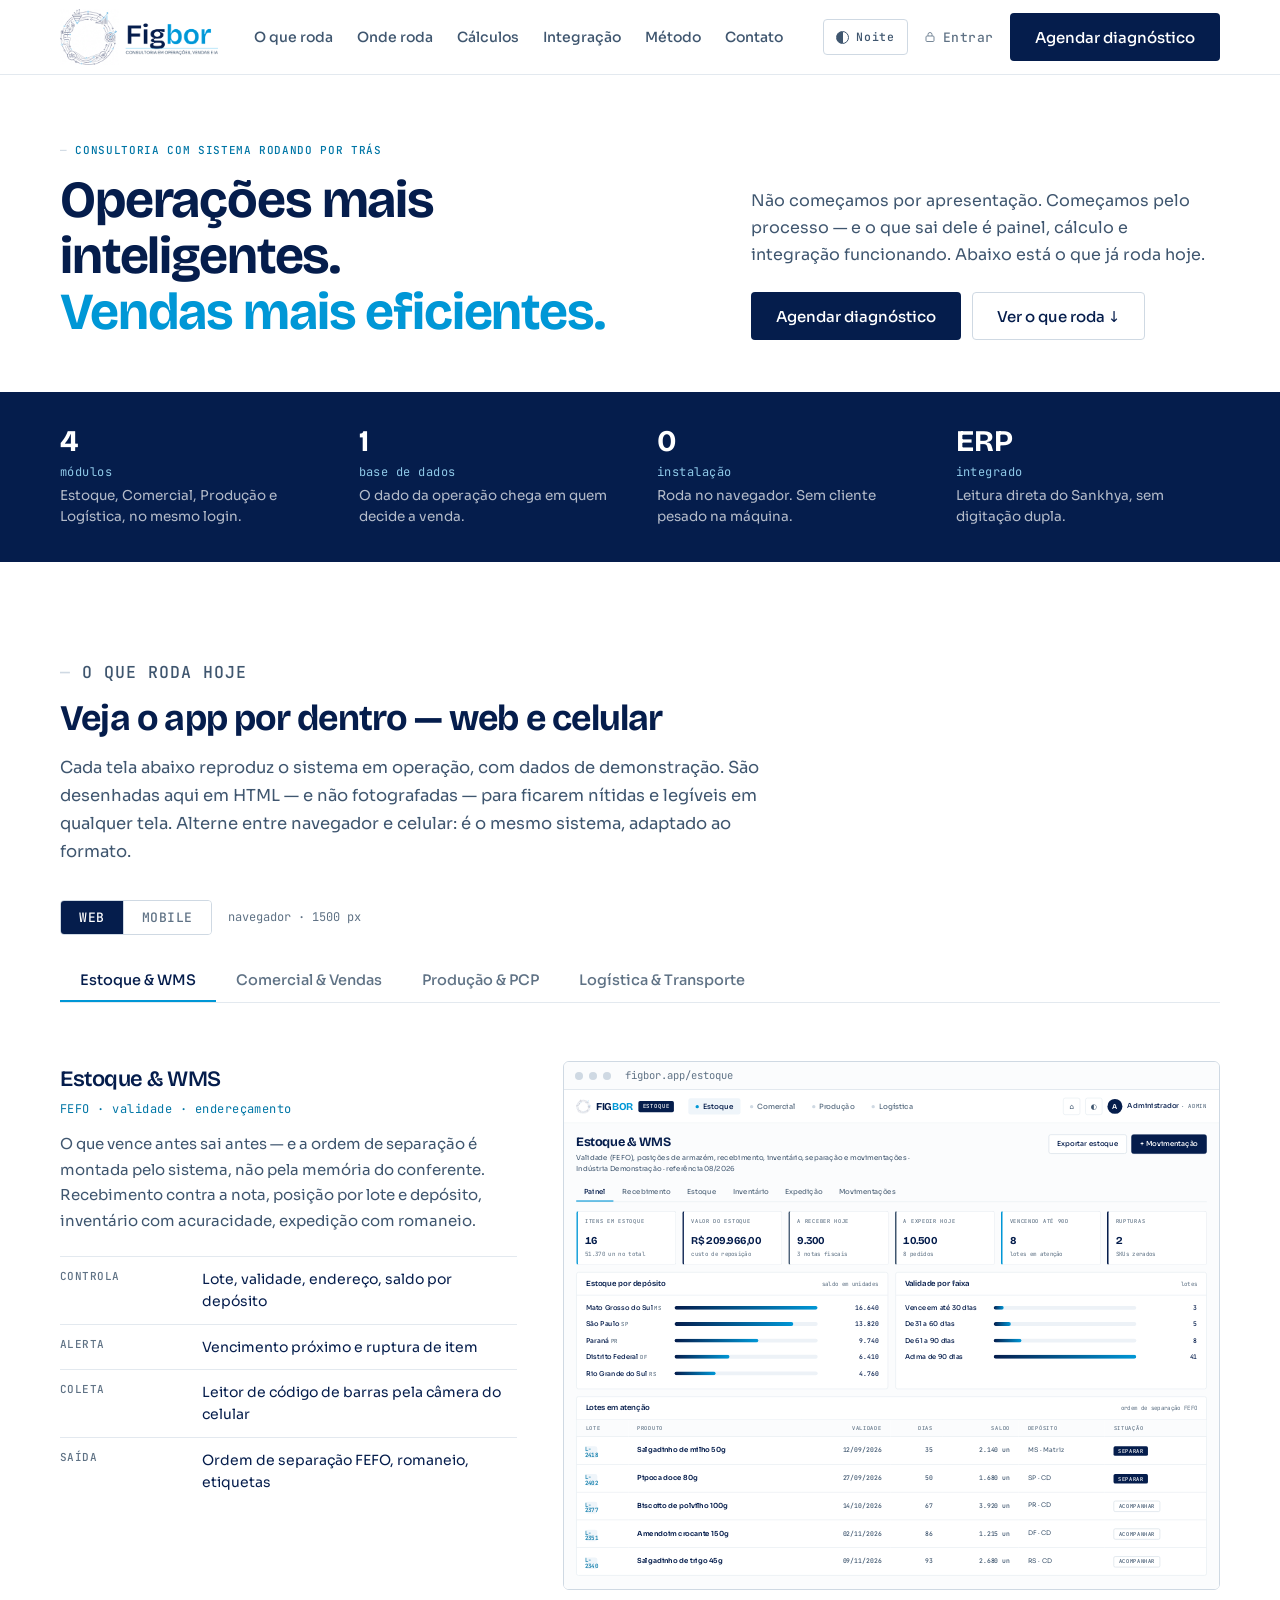
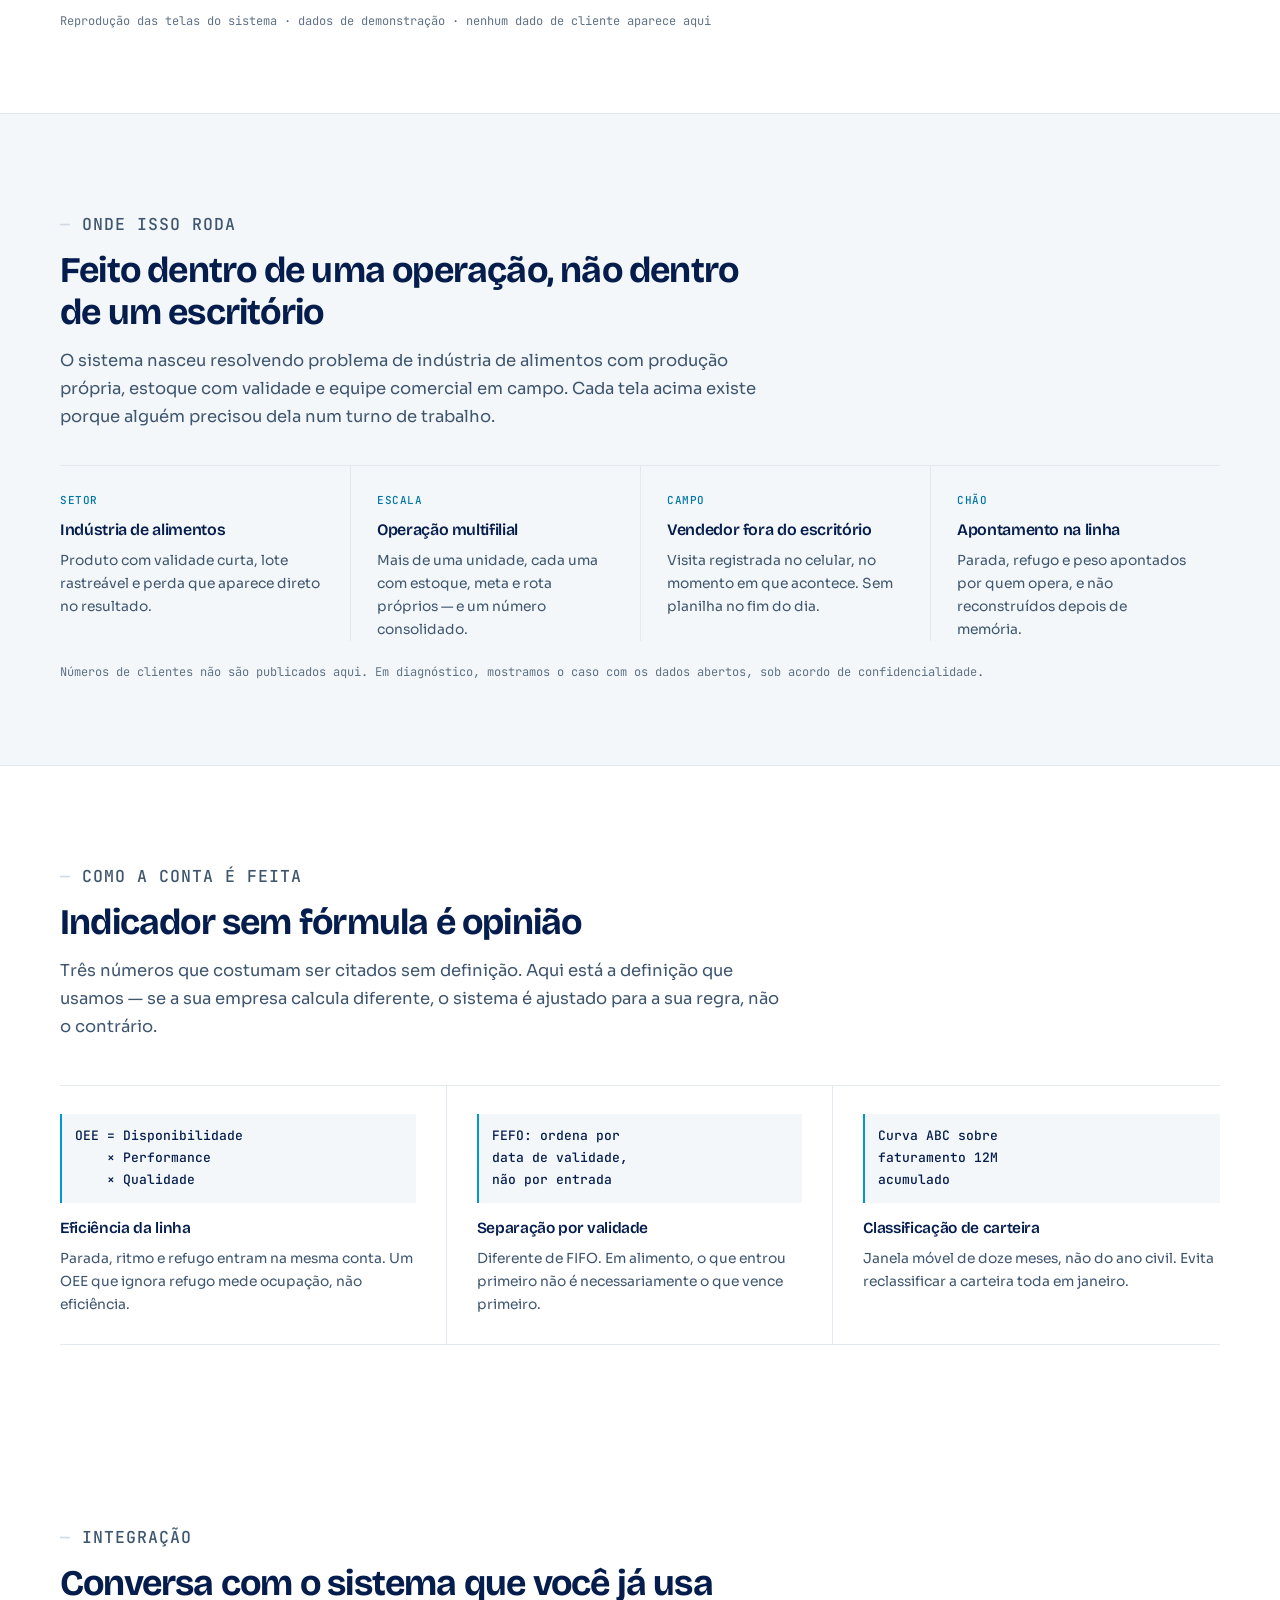
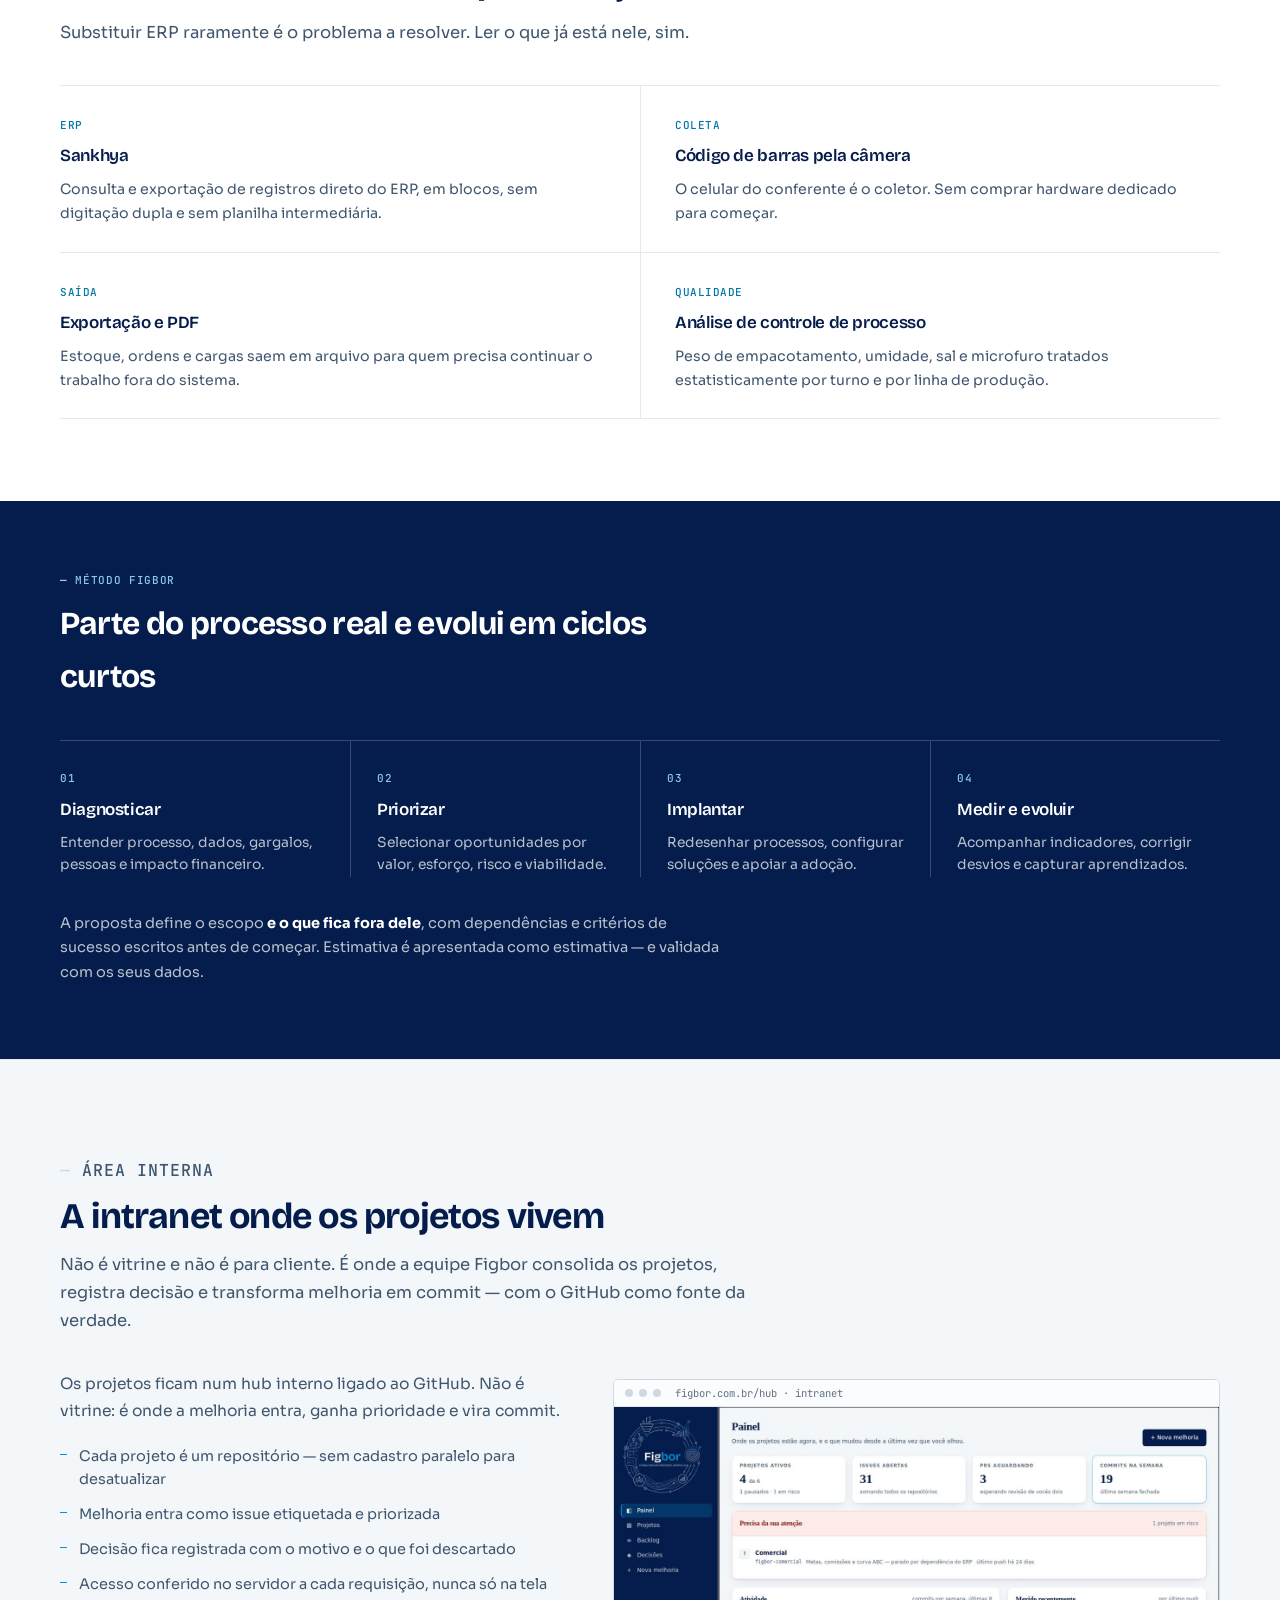
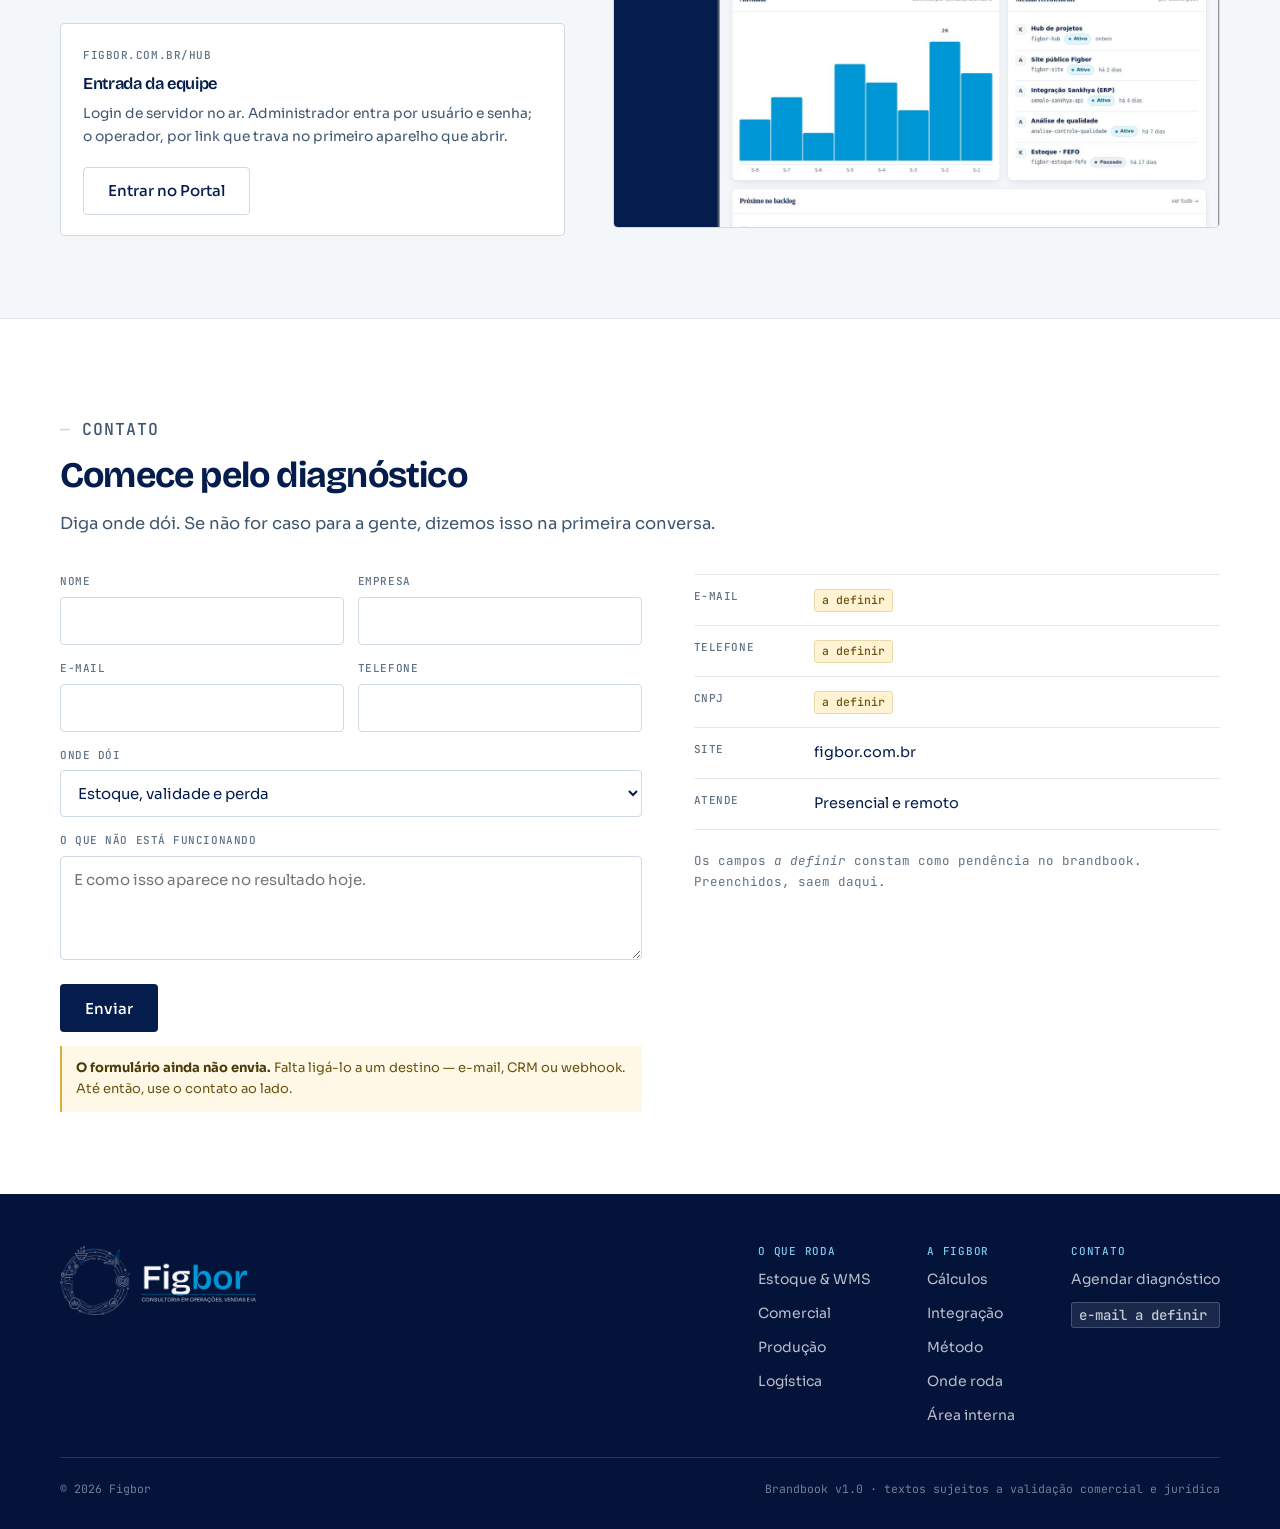
==== commit 03b73bf6: "A marca passa a ser a arte oficial, e o ENTRAR volta para a barra do celular MARCA. O site desenhava" ====
--- a/index.html
+++ b/index.html
@@ -7,17 +7,30 @@
 <meta name="description" content="Operação, comercial e IA com sistema rodando por trás. Veja os painéis, os cálculos e as integrações antes de contratar.">
 <meta name="theme-color" content="#051D4C">
 <link rel="canonical" href="https://figbor.com.br/">
-<link rel="icon" href="data:image/svg+xml,%3Csvg xmlns='http://www.w3.org/2000/svg' viewBox='0 0 64 64'%3E%3Crect width='64' height='64' rx='12' fill='%23051D4C'/%3E%3Cpath d='M23 17h20v7H30.5v8H41v7H30.5v14H23z' fill='%23fff'/%3E%3Crect x='23' y='17' width='20' height='3' fill='%230097D6'/%3E%3C/svg%3E">
+<!-- ícones: os arquivos oficiais do brandbook. O que estava aqui era um "F"
+     desenhado à mão em SVG dentro de um data URI — cabia na aba, mas não era
+     a marca. -->
+<link rel="icon" href="assets/favicon.ico" sizes="any">
+<link rel="icon" type="image/png" sizes="32x32" href="assets/favicon-32.png">
+<link rel="apple-touch-icon" href="assets/apple-touch-icon.png">
 <meta property="og:type" content="website">
 <meta property="og:site_name" content="Figbor">
 <meta property="og:locale" content="pt_BR">
 <meta property="og:url" content="https://figbor.com.br/">
 <meta property="og:title" content="Figbor · Consultoria em Operações, Vendas e IA">
 <meta property="og:description" content="Consultoria com sistema rodando por trás. Veja os painéis, os cálculos e as integrações antes de contratar.">
+<!-- sem og:image o link compartilhado no WhatsApp e no LinkedIn saía sem marca -->
+<meta property="og:image" content="https://figbor.com.br/assets/og-figbor.png">
+<meta property="og:image:width" content="1200">
+<meta property="og:image:height" content="630">
+<meta property="og:image:alt" content="Figbor · Consultoria em Operações, Vendas e IA">
 <meta name="twitter:card" content="summary_large_image">
+<meta name="twitter:image" content="https://figbor.com.br/assets/og-figbor.png">
 <script type="application/ld+json">
 {"@context":"https://schema.org","@type":"Organization","name":"Figbor",
-"url":"https://figbor.com.br/","description":"Consultoria em Operações, Vendas e IA",
+"url":"https://figbor.com.br/","logo":"https://figbor.com.br/assets/figbor-logo.png",
+"image":"https://figbor.com.br/assets/og-figbor.png",
+"description":"Consultoria em Operações, Vendas e IA",
 "areaServed":"BR","knowsAbout":["Gestão de estoque FEFO","Gestão comercial","PCP e OEE","Logística e roteirização","Integração com ERP Sankhya"]}
 </script>
 <link rel="preconnect" href="https://fonts.googleapis.com">
@@ -129,7 +142,7 @@
 .ap-top{display:flex;align-items:center;gap:26px;height:60px;padding:0 22px;
   border-bottom:1px solid var(--ln)}
 .ap-lg{display:flex;align-items:center;gap:9px}
-.ap-ring{width:26px;height:26px;flex:0 0 auto}
+.ap-ring{width:26px;height:auto;flex:0 0 auto}
 .ap-lg b{font:700 19px/1 var(--tit);letter-spacing:-.022em;color:var(--navy)}
 .ap-lg b span{color:var(--ciano)}
 .ap-lg em{font:500 10px/1 var(--mono);letter-spacing:.09em;text-transform:uppercase;
@@ -221,7 +234,7 @@
 
 .am-top{display:flex;align-items:center;gap:8px;height:50px;padding:0 14px;
   background:var(--br);border-bottom:1px solid var(--ln)}
-.am-top .ap-ring{width:21px;height:21px;flex:0 0 auto}
+.am-top .ap-ring{width:21px;height:auto;flex:0 0 auto}
 .am-top b{font:700 16px/1 var(--tit);letter-spacing:-.022em;color:var(--navy)}
 .am-top b span{color:var(--ciano)}
 .am-top em{font:500 8.5px/1 var(--mono);letter-spacing:.09em;text-transform:uppercase;
@@ -281,19 +294,29 @@
 
 /* ── marca desenhada em SVG: nítida em qualquer tamanho, e acompanha
       a troca para preto e branco (o bitmap do brandbook não acompanha) ── */
-.mk{display:inline-flex;align-items:center;gap:10px;text-decoration:none}
+/* ── a marca ───────────────────────────────────────────────────────────
+   A marca é ARTE, não desenho. O símbolo da Figbor é um anel de line-art
+   com funil, gráfico de barras, alvo com flecha e pessoas; o que estava
+   aqui antes eram dois <circle> imitando um anel — parecido de longe,
+   errado de perto. Agora entra o arquivo oficial do brandbook.
+
+   São PNG porque NÃO EXISTE SVG da marca (o BRANDBOOK_FIGBOR_v1.pdf só
+   traz bitmap). O negativo (branco + ciano, para fundo escuro) foi
+   derivado do mesmo arquivo, respeitando a paleta oficial.
+
+   Cada marca vem em DUAS imagens, dia e noite, e o CSS mostra uma. Vêm
+   juntas de propósito: trocar o src na hora do clique faria a marca
+   sumir por um instante em toda troca de tema. */
+.dia-art{display:block}
+.neg-art{display:none}
+html.noite .dia-art{display:none}
+html.noite .neg-art{display:block}
+.mk{display:inline-flex;align-items:center;text-decoration:none}
 .mk:hover{text-decoration:none}
-.mk svg{flex:0 0 auto}
-.mk b{font:700 25px/1 var(--tit);letter-spacing:-.03em;color:var(--navy)}
-.mk b i{font-style:normal;color:var(--ciano)}
-.mk.neg b{color:#fff}
-.mk.neg b i{color:var(--acl)}
-.rg-b{fill:none;stroke:var(--ln2);stroke-width:3}
-.rg-a{fill:none;stroke:var(--ciano);stroke-width:3;stroke-linecap:round}
-.mk.neg .rg-b{stroke:rgba(255,255,255,.32)}
-.mk.neg .rg-a{stroke:var(--acl)}
-.ap-ring circle:first-child{stroke:var(--ln2)}
-.ap-ring circle:last-child{stroke:var(--ciano)}
+.mk img{height:auto;width:100%}
+/* o rodapé é escuro nos DOIS temas (--deep), então lá vale sempre o negativo */
+footer .mk .dia-art{display:none}
+footer .mk .neg-art{display:block}
 
 
 /* ── tema NOITE ────────────────────────────────────────────────────────
@@ -325,9 +348,8 @@
   --avbg:#2A2413; --avln:#7A6320; --avtx:#EBDCA8; --avtx2:#F5EBC9;
   --pdbg:#231F12; --pdln:#5C4E22;
 }
-/* a marca é escura e some no fundo escuro: um leve clareamento resolve sem
-   trocar o arquivo de arte */
-html.noite .lg svg circle{stroke:var(--ciano)}
+/* (a marca no tema escuro é resolvida trocando a ARTE, no bloco ".dia-art /
+   .neg-art" acima — clarear o traço de um desenho não servia mais) */
 
 /* botão de troca */
 .pb-bt{display:inline-flex;align-items:center;gap:7px;height:36px;padding:0 12px;
@@ -343,17 +365,45 @@
 header{position:sticky;top:0;z-index:100;background:var(--brt);
   backdrop-filter:blur(10px);border-bottom:1px solid var(--ln)}
 .nv{display:flex;align-items:center;gap:28px;height:74px}
-.nv .lg b{font-size:24px}
+/* o lockup traz o símbolo, a palavra e a assinatura numa peça só: a largura
+   é o que define o tamanho, e a altura vem do arquivo (440x155) */
+.nv .lg{width:158px;flex:0 0 auto}
 .nv nav{display:flex;gap:24px;margin-left:8px}
 .nv nav a{font:500 14px/1 var(--txt);color:var(--ard)}
 .nv nav a:hover{color:var(--navy);text-decoration:none}
 .nv .dir{margin-left:auto;display:flex;align-items:center;gap:16px}
 .nv .ent{font:500 13px/1 var(--mono);color:var(--mut);letter-spacing:.04em}
-.bg{display:none;width:42px;height:42px;border:1px solid var(--ln2);background:none;
+/* 44x44 é o alvo mínimo de toque (Apple HIG). A 42 px, colado na borda, o
+   botão mais crítico do celular erra o dedo de vez em quando — e quem erra
+   duas vezes conclui que "não funciona". */
+.bg{display:none;width:44px;height:44px;border:1px solid var(--ln2);background:none;
   border-radius:4px;font-size:18px;color:var(--navy);cursor:pointer}
-.mm{display:none;border-top:1px solid var(--ln);padding:6px var(--pd) 16px}
+/* menu móvel: a lista rola se não couber (celular baixo, teclado aberto ou
+   texto ampliado), em vez de empurrar o botão para fora da tela */
+.mm{display:none;border-top:1px solid var(--ln);padding:6px var(--pd) 20px;
+  background:var(--br);max-height:calc(100vh - 74px);overflow-y:auto;overscroll-behavior:contain}
 .mm.on{display:block}
-.mm a{display:block;padding:13px 0;border-bottom:1px solid var(--ln);font:500 16px/1 var(--txt);color:var(--navy)}
+.mm a{display:block;padding:14px 0;border-bottom:1px solid var(--ln);font:500 16px/1 var(--txt);color:var(--navy)}
+.mm a:last-child{border-bottom:0}
+/* o último link da lista ("Contato") deixou de ser o último filho quando o
+   rodapé de botões entrou: sem esta linha ficavam DOIS riscos paralelos a 18px
+   um do outro — o dele e o do .mm-pe. */
+.mm > a:last-of-type{border-bottom:0}
+/* o rodapé do menu: os dois botões empilhados, com ar entre eles e a lista */
+.mm-pe{display:flex;flex-direction:column;gap:10px;margin-top:18px;padding-top:18px;
+  border-top:1px solid var(--ln)}
+/* ".mm a" tem especificidade maior que ".mm-ent" e impunha display:block —
+   com isso o gap do flex não valia e o cadeado ficava colado no texto.
+   O "border:1px solid transparent" repõe a MOLDURA INTEIRA: zerar só o
+   border-bottom (para matar o risco divisor da lista) deixava o botão de
+   contorno com três lados — uma caixa aberta embaixo, feia de longe. */
+.mm-pe a.btn{display:inline-flex;align-items:center;justify-content:center;
+  width:100%;gap:8px;padding:14px 18px;border:1px solid transparent}
+.mm-pe a.btn svg{width:14px;height:14px;flex:0 0 auto}
+/* a COR também precisa vencer o ".mm a": sem estas duas linhas o texto do botão
+   primário fica marinho sobre marinho — some por completo. */
+.mm-pe a.b1{color:#fff}
+.mm-pe a.b2{color:var(--navy);border-color:var(--ln2)}
 
 /* ── hero: claim curto + tela real sangrando ── */
 .hero{padding:70px 0 26px;overflow:hidden}
@@ -433,7 +483,11 @@
 .fr-web .tb i{width:8px;height:8px;border-radius:50%;background:var(--ln2);flex:0 0 auto}
 .fr-web .tb span{margin-left:8px;font:400 10.5px/1 var(--mono);color:var(--mut);
   overflow:hidden;text-overflow:ellipsis;white-space:nowrap}
-.fr-web img{width:100%;display:block}
+/* ">" de propósito: a regra vale para a CAPTURA que preenche a moldura, não
+   para toda imagem lá dentro. Sem isso ela alcançava o selo da marca no topo
+   do painel falso e o esticava até a largura da tela fingida — e, pior,
+   forçava display:block nos dois temas ao mesmo tempo. */
+.fr-web > img{width:100%;display:block}
 
 /* moldura de celular */
 .fr-mob{width:290px;max-width:100%;border:9px solid var(--fone);border-radius:34px;
@@ -441,7 +495,7 @@
   box-shadow:0 18px 40px -20px rgba(5,29,76,.4)}
 .fr-mob::before{content:"";position:absolute;top:7px;left:50%;transform:translateX(-50%);
   width:74px;height:5px;border-radius:99px;background:var(--fone2);z-index:3}
-.fr-mob img{width:100%;display:block;border-radius:26px;background:var(--br)}
+.fr-mob > img{width:100%;display:block;border-radius:26px;background:var(--br)}
 .fr-mob .am-wrap{border-radius:26px;background:var(--br)}
 
 .vis-oculto{display:none}
@@ -508,9 +562,9 @@
 footer{background:var(--deep);color:rgba(255,255,255,.7);padding:52px 0 30px}
 .ft{display:flex;justify-content:space-between;gap:40px;flex-wrap:wrap;
   padding-bottom:30px;border-bottom:1px solid rgba(255,255,255,.14)}
-.ft img{width:168px}
-.ft .ds{margin-top:14px;font:400 11px/1.6 var(--mono);letter-spacing:.07em;
-  color:rgba(255,255,255,.5);text-transform:uppercase}
+/* o lockup do rodapé já traz "CONSULTORIA EM OPERAÇÕES, VENDAS E IA" impresso
+   na arte: a linha de texto que repetia isso embaixo saiu */
+.ft .mk{width:196px}
 .fc{display:flex;gap:56px;flex-wrap:wrap}
 .fc div h5{margin:0;font:500 11px/1 var(--mono);letter-spacing:.07em;color:var(--acl2);text-transform:uppercase}
 .fc div a,.fc div span{display:block;margin-top:11px;font-size:14px;color:rgba(255,255,255,.72)}
@@ -520,7 +574,14 @@
 
 @media(max-width:1040px){
   .hero .cima{grid-template-columns:1fr;gap:26px;align-items:start}
-  .nv nav,.nv .ent{display:none}
+  .nv nav{display:none}
+  /* O ENTRAR FICA NA BARRA. Ele estava escondido junto com o menu: no celular
+     a barra do topo é o único lugar onde se procura a porta de entrada, e sem
+     ele o sistema ficava atrás de um menu sanduíche que ninguém abre para
+     "entrar". Aqui ele deixa de ser link discreto e vira botão de contorno. */
+  .nv .ent{height:36px;padding:0 12px;border:1px solid var(--ln2);border-radius:4px;
+    color:var(--navy);gap:6px}
+  .nv .ent svg{opacity:1}
   .bg{display:inline-flex;align-items:center;justify-content:center}
   .faixa .g{grid-template-columns:1fr 1fr;gap:26px}
   .pan .linha,.hub,.ct-g{grid-template-columns:1fr;gap:28px}
@@ -536,13 +597,29 @@
   :root{--pd:20px}
   .s{padding:56px 0}
   .d2{grid-template-columns:1fr}
-  .nv .lg{margin-right:4px}
+  /* a barra do celular carrega marca + tema + ENTRAR + menu: sem apertar a
+     folga e a marca, o ENTRAR era o que sobrava para fora da tela */
+  .nv{gap:12px}
+  .nv .lg{width:126px;margin-right:0}
+  .nv .dir{gap:10px}
   .nv .dir .btn{display:none}          /* CTA sai do topo: já está no herói e no menu */
   .faixa .g{grid-template-columns:1fr}
   .dl div{flex-direction:column;gap:4px}
   .dl dt{flex:none}
   .hero .ct .btn{width:100%;justify-content:center}
 }
+/* Aparelhos estreitos (360 e 320 px ainda são comuns no chão de fábrica).
+   A conta da barra é implacável: marca + tema + ENTRAR + menu + as folgas
+   precisam caber na largura útil. Aqui tudo encolhe junto para que o ENTRAR
+   continue com a palavra escrita — um cadeado sozinho ninguém reconhece. */
+@media(max-width:400px){
+  :root{--pd:14px}
+  .nv{gap:8px}
+  .nv .lg{width:100px}
+  .nv .dir{gap:8px}
+  .pb-bt{padding:0 8px}
+  .nv .ent{padding:0 9px;font-size:12px;letter-spacing:.02em}
+}
 </style>
 </head>
 <body>
@@ -550,7 +627,7 @@
 
 <header>
   <div class="w nv">
-    <a class="mk lg" href="#top" aria-label="Figbor · página inicial"><svg viewBox="0 0 32 32" width="30" height="30" aria-hidden="true"><circle class="rg-b" cx="16" cy="16" r="13"/><circle class="rg-a" cx="16" cy="16" r="13" stroke-dasharray="52 82" transform="rotate(-90 16 16)"/></svg><b>Fig<i>bor</i></b></a>
+    <a class="mk lg" href="#top" aria-label="Figbor · página inicial"><img class="dia-art" src="assets/figbor-logo.png" width="440" height="155" alt="Figbor · Consultoria em Operações, Vendas e IA"><img class="neg-art" src="assets/figbor-logo-neg.png" width="440" height="155" alt="" aria-hidden="true"></a>
     <nav aria-label="Principal">
       <a href="#rodando">O que roda</a>
       <a href="#onde">Onde roda</a>
@@ -573,7 +650,13 @@
   <nav class="mm" id="mm" aria-label="Principal (móvel)">
     <a href="#rodando">O que roda</a><a href="#onde">Onde roda</a><a href="#calculos">Cálculos</a>
     <a href="#integra">Integração</a><a href="#metodo">Método</a><a href="#contato">Contato</a>
-    <a href="#contato" style="border-bottom:0;padding-top:16px"><span class="btn b1" style="width:100%;justify-content:center">Agendar diagnóstico</span></a>
+    <!-- Os dois botões ficam num rodapé próprio do menu. O ENTRAR precisa estar
+         AQUI: no celular ele sai da barra do topo (não cabe), e sem isto não
+         existe caminho nenhum para o sistema pelo telefone. -->
+    <div class="mm-pe">
+      <a class="btn b2 mm-ent" href="/hub/"><svg viewBox="0 0 24 24" fill="none" stroke="currentColor" stroke-width="2" aria-hidden="true"><rect x="4" y="10" width="16" height="11" rx="2"/><path d="M8 10V7a4 4 0 0 1 8 0v3"/></svg>Entrar no Portal</a>
+      <a class="btn b1" href="#contato">Agendar diagnóstico</a>
+    </div>
   </nav>
 </header>
 
@@ -648,7 +731,7 @@
             <div class="ap-wrap" role="img" aria-label="Painel do módulo Estoque e WMS do Figbor, com dados de demonstração: itens em estoque, valor do estoque, a receber hoje, a expedir hoje, vencendo até 90d, rupturas, além de estoque por depósito, validade por faixa e lotes em atenção. Nenhum dado de cliente aparece aqui.">
 <div class="ap" aria-hidden="true">
   <div class="ap-top">
-    <span class="ap-lg"><svg class="ap-ring" viewBox="0 0 32 32" aria-hidden="true"><circle cx="16" cy="16" r="13" fill="none" stroke="#CFD9E3" stroke-width="3"/><circle cx="16" cy="16" r="13" fill="none" stroke="#0097D6" stroke-width="3" stroke-linecap="round" stroke-dasharray="52 82" transform="rotate(-90 16 16)"/></svg><b>FIG<span>BOR</span></b><em>Estoque</em></span>
+    <span class="ap-lg"><img class="ap-ring dia-art" src="assets/figbor-symbol.png" width="160" height="156" alt="" aria-hidden="true"><img class="ap-ring neg-art" src="assets/figbor-symbol-neg.png" width="160" height="156" alt="" aria-hidden="true"><b>FIG<span>BOR</span></b><em>Estoque</em></span>
     <span class="ap-nav"><span class="ap-mi on"><i></i>Estoque</span><span class="ap-mi"><i></i>Comercial</span><span class="ap-mi"><i></i>Produção</span><span class="ap-mi"><i></i>Logística</span></span>
     <span class="ap-usr"><span class="ap-ic">⌂</span><span class="ap-ic">◐</span>
       <span class="ap-av">A</span><span class="ap-un">Administrador <em>· ADMIN</em></span></span>
@@ -675,7 +758,7 @@
           <div class="fr-mob vis-oculto" data-vis="mob">
             <div class="am-wrap" role="img" aria-label="Versão para celular do Painel do módulo Estoque e WMS do Figbor, com dados de demonstração: itens em estoque, valor do estoque, a receber hoje, a expedir hoje, vencendo até 90d, rupturas, além de estoque por depósito, validade por faixa e lotes em atenção. Nenhum dado de cliente aparece aqui.">
 <div class="am" aria-hidden="true">
-  <div class="am-top"><svg class="ap-ring" viewBox="0 0 32 32" aria-hidden="true"><circle cx="16" cy="16" r="13" fill="none" stroke="#CFD9E3" stroke-width="3"/><circle cx="16" cy="16" r="13" fill="none" stroke="#0097D6" stroke-width="3" stroke-linecap="round" stroke-dasharray="52 82" transform="rotate(-90 16 16)"/></svg><b>FIG<span>BOR</span></b><em>Estoque</em>
+  <div class="am-top"><img class="ap-ring dia-art" src="assets/figbor-symbol.png" width="160" height="156" alt="" aria-hidden="true"><img class="ap-ring neg-art" src="assets/figbor-symbol-neg.png" width="160" height="156" alt="" aria-hidden="true"><b>FIG<span>BOR</span></b><em>Estoque</em>
     <span class="am-av">A</span></div>
   <div class="am-bd">
     <h4>Estoque &amp; WMS</h4>
@@ -707,7 +790,7 @@
             <div class="ap-wrap" role="img" aria-label="Painel do módulo Comercial e Vendas do Figbor, com dados de demonstração: faturamento do mês, meta do mês, % da meta, ticket médio, nº de pedidos, positivação, além de vendas por vendedor, faturamento por filial e principais clientes. Nenhum dado de cliente aparece aqui.">
 <div class="ap" aria-hidden="true">
   <div class="ap-top">
-    <span class="ap-lg"><svg class="ap-ring" viewBox="0 0 32 32" aria-hidden="true"><circle cx="16" cy="16" r="13" fill="none" stroke="#CFD9E3" stroke-width="3"/><circle cx="16" cy="16" r="13" fill="none" stroke="#0097D6" stroke-width="3" stroke-linecap="round" stroke-dasharray="52 82" transform="rotate(-90 16 16)"/></svg><b>FIG<span>BOR</span></b><em>Comercial</em></span>
+    <span class="ap-lg"><img class="ap-ring dia-art" src="assets/figbor-symbol.png" width="160" height="156" alt="" aria-hidden="true"><img class="ap-ring neg-art" src="assets/figbor-symbol-neg.png" width="160" height="156" alt="" aria-hidden="true"><b>FIG<span>BOR</span></b><em>Comercial</em></span>
     <span class="ap-nav"><span class="ap-mi"><i></i>Estoque</span><span class="ap-mi on"><i></i>Comercial</span><span class="ap-mi"><i></i>Produção</span><span class="ap-mi"><i></i>Logística</span></span>
     <span class="ap-usr"><span class="ap-ic">⌂</span><span class="ap-ic">◐</span>
       <span class="ap-av">A</span><span class="ap-un">Administrador <em>· ADMIN</em></span></span>
@@ -734,7 +817,7 @@
           <div class="fr-mob vis-oculto" data-vis="mob">
             <div class="am-wrap" role="img" aria-label="Versão para celular do Painel do módulo Comercial e Vendas do Figbor, com dados de demonstração: faturamento do mês, meta do mês, % da meta, ticket médio, nº de pedidos, positivação, além de vendas por vendedor, faturamento por filial e principais clientes. Nenhum dado de cliente aparece aqui.">
 <div class="am" aria-hidden="true">
-  <div class="am-top"><svg class="ap-ring" viewBox="0 0 32 32" aria-hidden="true"><circle cx="16" cy="16" r="13" fill="none" stroke="#CFD9E3" stroke-width="3"/><circle cx="16" cy="16" r="13" fill="none" stroke="#0097D6" stroke-width="3" stroke-linecap="round" stroke-dasharray="52 82" transform="rotate(-90 16 16)"/></svg><b>FIG<span>BOR</span></b><em>Comercial</em>
+  <div class="am-top"><img class="ap-ring dia-art" src="assets/figbor-symbol.png" width="160" height="156" alt="" aria-hidden="true"><img class="ap-ring neg-art" src="assets/figbor-symbol-neg.png" width="160" height="156" alt="" aria-hidden="true"><b>FIG<span>BOR</span></b><em>Comercial</em>
     <span class="am-av">A</span></div>
   <div class="am-bd">
     <h4>Comercial &amp; Vendas</h4>
@@ -766,7 +849,7 @@
             <div class="ap-wrap" role="img" aria-label="Painel do módulo Produção e PCP do Figbor, com dados de demonstração: oee do turno, produzido no turno, aderência ao plano, refugo, paradas, ordens abertas, além de produzido por linha, paradas por motivo e ordens de produção do turno. Nenhum dado de cliente aparece aqui.">
 <div class="ap" aria-hidden="true">
   <div class="ap-top">
-    <span class="ap-lg"><svg class="ap-ring" viewBox="0 0 32 32" aria-hidden="true"><circle cx="16" cy="16" r="13" fill="none" stroke="#CFD9E3" stroke-width="3"/><circle cx="16" cy="16" r="13" fill="none" stroke="#0097D6" stroke-width="3" stroke-linecap="round" stroke-dasharray="52 82" transform="rotate(-90 16 16)"/></svg><b>FIG<span>BOR</span></b><em>Produção</em></span>
+    <span class="ap-lg"><img class="ap-ring dia-art" src="assets/figbor-symbol.png" width="160" height="156" alt="" aria-hidden="true"><img class="ap-ring neg-art" src="assets/figbor-symbol-neg.png" width="160" height="156" alt="" aria-hidden="true"><b>FIG<span>BOR</span></b><em>Produção</em></span>
     <span class="ap-nav"><span class="ap-mi"><i></i>Estoque</span><span class="ap-mi"><i></i>Comercial</span><span class="ap-mi on"><i></i>Produção</span><span class="ap-mi"><i></i>Logística</span></span>
     <span class="ap-usr"><span class="ap-ic">⌂</span><span class="ap-ic">◐</span>
       <span class="ap-av">A</span><span class="ap-un">Administrador <em>· ADMIN</em></span></span>
@@ -793,7 +876,7 @@
           <div class="fr-mob vis-oculto" data-vis="mob">
             <div class="am-wrap" role="img" aria-label="Versão para celular do Painel do módulo Produção e PCP do Figbor, com dados de demonstração: oee do turno, produzido no turno, aderência ao plano, refugo, paradas, ordens abertas, além de produzido por linha, paradas por motivo e ordens de produção do turno. Nenhum dado de cliente aparece aqui.">
 <div class="am" aria-hidden="true">
-  <div class="am-top"><svg class="ap-ring" viewBox="0 0 32 32" aria-hidden="true"><circle cx="16" cy="16" r="13" fill="none" stroke="#CFD9E3" stroke-width="3"/><circle cx="16" cy="16" r="13" fill="none" stroke="#0097D6" stroke-width="3" stroke-linecap="round" stroke-dasharray="52 82" transform="rotate(-90 16 16)"/></svg><b>FIG<span>BOR</span></b><em>Produção</em>
+  <div class="am-top"><img class="ap-ring dia-art" src="assets/figbor-symbol.png" width="160" height="156" alt="" aria-hidden="true"><img class="ap-ring neg-art" src="assets/figbor-symbol-neg.png" width="160" height="156" alt="" aria-hidden="true"><b>FIG<span>BOR</span></b><em>Produção</em>
     <span class="am-av">A</span></div>
   <div class="am-bd">
     <h4>Produção &amp; PCP</h4>
@@ -825,7 +908,7 @@
             <div class="ap-wrap" role="img" aria-label="Painel do módulo Logística e Transporte do Figbor, com dados de demonstração: entregas do dia, entregue no prazo, rotas ativas, custo de frete, frete / faturamento, ocorrências, além de entregas por rota, custo de frete por filial e cargas em rota agora. Nenhum dado de cliente aparece aqui.">
 <div class="ap" aria-hidden="true">
   <div class="ap-top">
-    <span class="ap-lg"><svg class="ap-ring" viewBox="0 0 32 32" aria-hidden="true"><circle cx="16" cy="16" r="13" fill="none" stroke="#CFD9E3" stroke-width="3"/><circle cx="16" cy="16" r="13" fill="none" stroke="#0097D6" stroke-width="3" stroke-linecap="round" stroke-dasharray="52 82" transform="rotate(-90 16 16)"/></svg><b>FIG<span>BOR</span></b><em>Logística</em></span>
+    <span class="ap-lg"><img class="ap-ring dia-art" src="assets/figbor-symbol.png" width="160" height="156" alt="" aria-hidden="true"><img class="ap-ring neg-art" src="assets/figbor-symbol-neg.png" width="160" height="156" alt="" aria-hidden="true"><b>FIG<span>BOR</span></b><em>Logística</em></span>
     <span class="ap-nav"><span class="ap-mi"><i></i>Estoque</span><span class="ap-mi"><i></i>Comercial</span><span class="ap-mi"><i></i>Produção</span><span class="ap-mi on"><i></i>Logística</span></span>
     <span class="ap-usr"><span class="ap-ic">⌂</span><span class="ap-ic">◐</span>
       <span class="ap-av">A</span><span class="ap-un">Administrador <em>· ADMIN</em></span></span>
@@ -852,7 +935,7 @@
           <div class="fr-mob vis-oculto" data-vis="mob">
             <div class="am-wrap" role="img" aria-label="Versão para celular do Painel do módulo Logística e Transporte do Figbor, com dados de demonstração: entregas do dia, entregue no prazo, rotas ativas, custo de frete, frete / faturamento, ocorrências, além de entregas por rota, custo de frete por filial e cargas em rota agora. Nenhum dado de cliente aparece aqui.">
 <div class="am" aria-hidden="true">
-  <div class="am-top"><svg class="ap-ring" viewBox="0 0 32 32" aria-hidden="true"><circle cx="16" cy="16" r="13" fill="none" stroke="#CFD9E3" stroke-width="3"/><circle cx="16" cy="16" r="13" fill="none" stroke="#0097D6" stroke-width="3" stroke-linecap="round" stroke-dasharray="52 82" transform="rotate(-90 16 16)"/></svg><b>FIG<span>BOR</span></b><em>Logística</em>
+  <div class="am-top"><img class="ap-ring dia-art" src="assets/figbor-symbol.png" width="160" height="156" alt="" aria-hidden="true"><img class="ap-ring neg-art" src="assets/figbor-symbol-neg.png" width="160" height="156" alt="" aria-hidden="true"><b>FIG<span>BOR</span></b><em>Logística</em>
     <span class="am-av">A</span></div>
   <div class="am-bd">
     <h4>Logística &amp; Transporte</h4>
@@ -1089,8 +1172,7 @@
   <div class="w">
     <div class="ft">
       <div>
-        <span class="mk neg"><svg viewBox="0 0 32 32" width="32" height="32" aria-hidden="true"><circle class="rg-b" cx="16" cy="16" r="13"/><circle class="rg-a" cx="16" cy="16" r="13" stroke-dasharray="52 82" transform="rotate(-90 16 16)"/></svg><b>Fig<i>bor</i></b></span>
-        <p class="ds">Consultoria em Operações, Vendas e IA</p>
+        <span class="mk neg"><img class="dia-art" src="assets/figbor-logo.png" width="440" height="155" alt="" aria-hidden="true"><img class="neg-art" src="assets/figbor-logo-neg.png" width="440" height="155" alt="Figbor"></span>
       </div>
       <div class="fc">
         <div><h5>O que roda</h5>
@@ -1112,6 +1194,23 @@
 </footer>
 
 <script>
+
+/* MENU MÓVEL PRIMEIRO, DE PROPÓSITO.
+   Este é um <script> só. Se qualquer bloco abaixo lançar — e o do tema lança
+   quando o celular está com "bloquear todos os cookies", porque aí até LER o
+   localStorage dá SecurityError — a execução para ali e o resto nunca é
+   ligado. O botão "≡" continua desenhado na tela e simplesmente não faz nada:
+   defeito invisível, e justo no único caminho do celular. Ligando o menu na
+   primeira linha, ele sobrevive a qualquer erro posterior. */
+(function(){
+  const bg=document.getElementById('bg'), mm=document.getElementById('mm');
+  if(!bg||!mm) return;
+  bg.addEventListener('click',()=>{const on=mm.classList.toggle('on');
+    bg.setAttribute('aria-expanded',String(on));
+    bg.setAttribute('aria-label',on?'Fechar menu':'Abrir menu');});
+  mm.querySelectorAll('a').forEach(a=>a.addEventListener('click',()=>{
+    mm.classList.remove('on'); bg.setAttribute('aria-expanded','false');}));
+})();
 
 /* painel nativo: reduz o miolo de 1180 px até a largura disponível,
    para que se comporte como captura (nada reflui) */
@@ -1151,24 +1250,18 @@
     const mt=document.querySelector('meta[name="theme-color"]');
     if(mt) mt.setAttribute('content', on ? '#07172B' : '#051D4C');
   };
-  const guardado=localStorage.getItem(K);
+  /* ler e gravar o localStorage pode LANÇAR (cookies bloqueados, modo estrito,
+     navegador embutido de app). Sem guarda, o tema derrubava o script inteiro. */
+  let guardado=null; try{ guardado=localStorage.getItem(K); }catch{}
   const escuro = guardado ? guardado==='noite'
                           : matchMedia('(prefers-color-scheme: dark)').matches;
   r.classList.toggle('noite',escuro); rotulo(escuro);
   b.addEventListener('click',function(){
     const on=r.classList.toggle('noite');
-    localStorage.setItem(K, on?'noite':'dia');
+    try{ localStorage.setItem(K, on?'noite':'dia'); }catch{}
     rotulo(on);
   });
 })();
-
-/* menu móvel */
-const bg=document.getElementById('bg'), mm=document.getElementById('mm');
-bg.addEventListener('click',()=>{const on=mm.classList.toggle('on');
-  bg.setAttribute('aria-expanded',String(on));
-  bg.setAttribute('aria-label',on?'Fechar menu':'Abrir menu');});
-mm.querySelectorAll('a').forEach(a=>a.addEventListener('click',()=>{
-  mm.classList.remove('on'); bg.setAttribute('aria-expanded','false');}));
 
 /* abas dos módulos — com teclado, como manda o padrão de tablist */
 const tabs=[...document.querySelectorAll('[role="tab"]')];
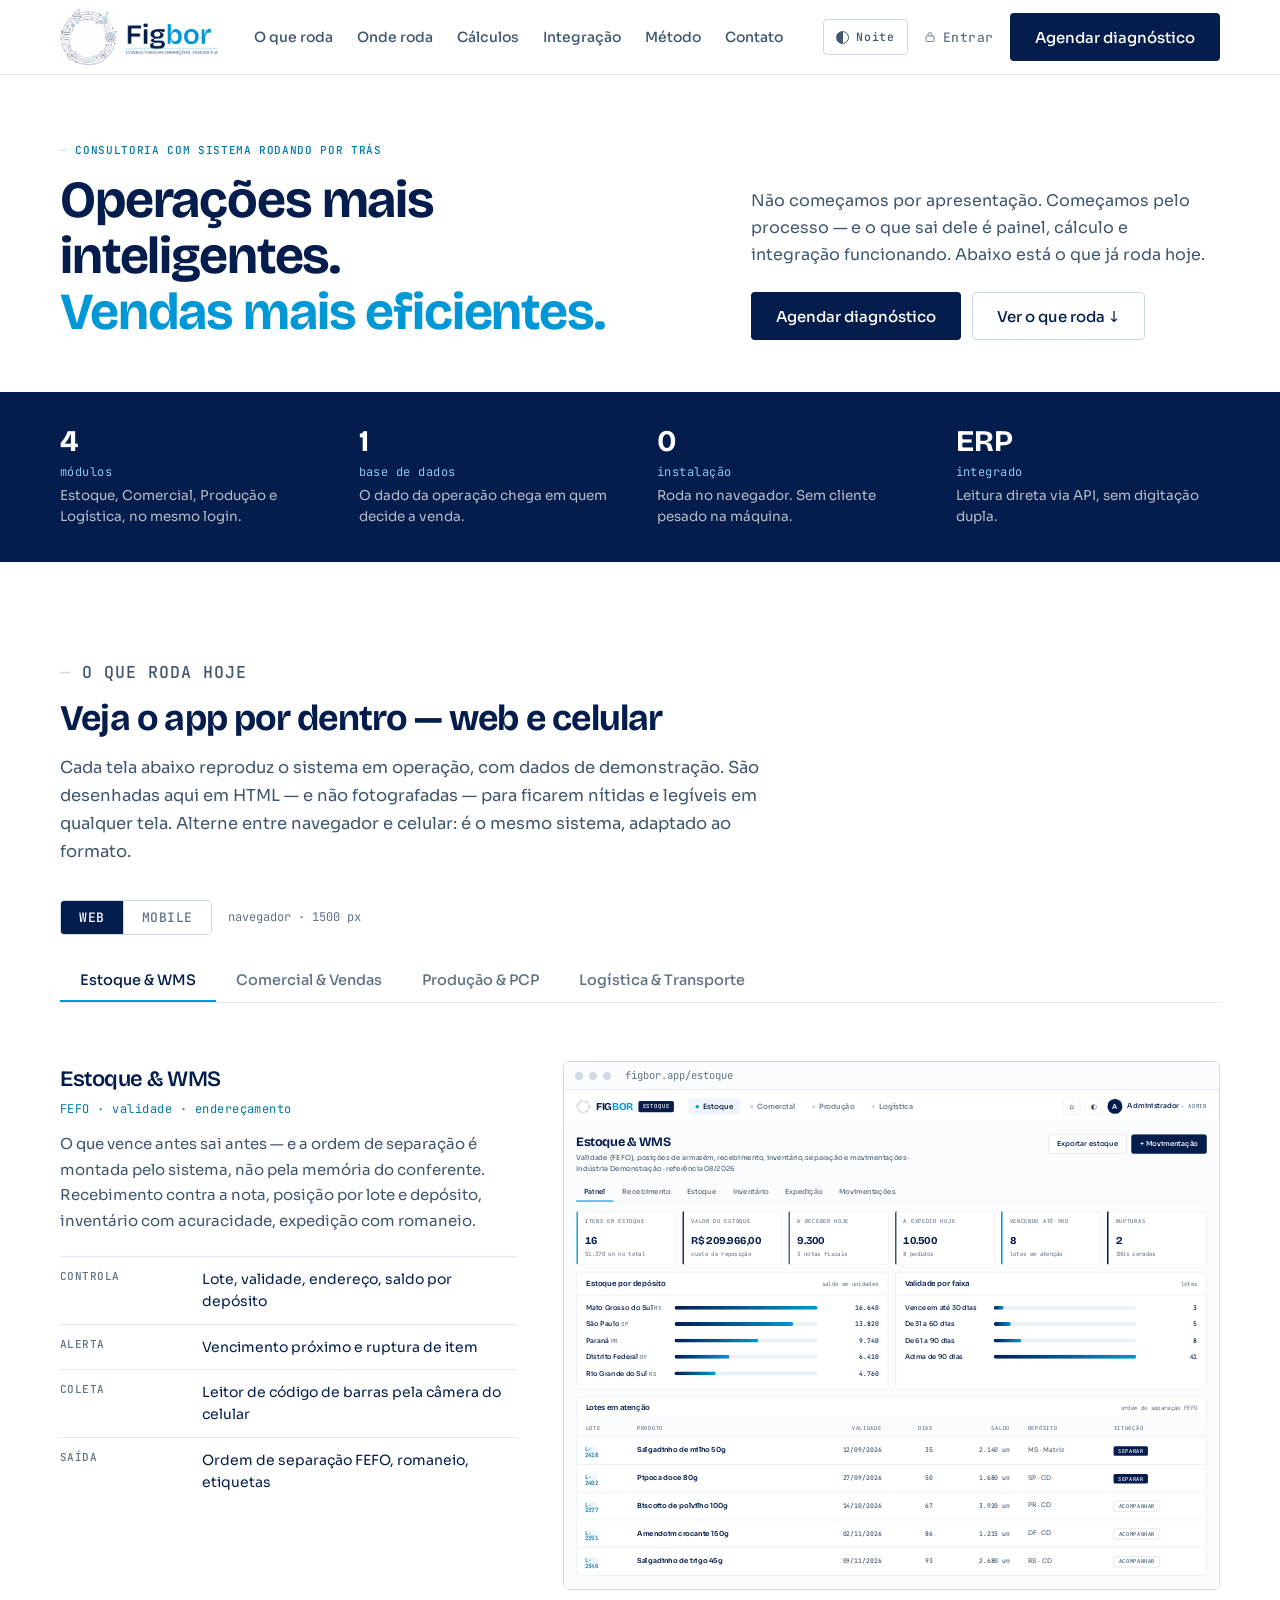
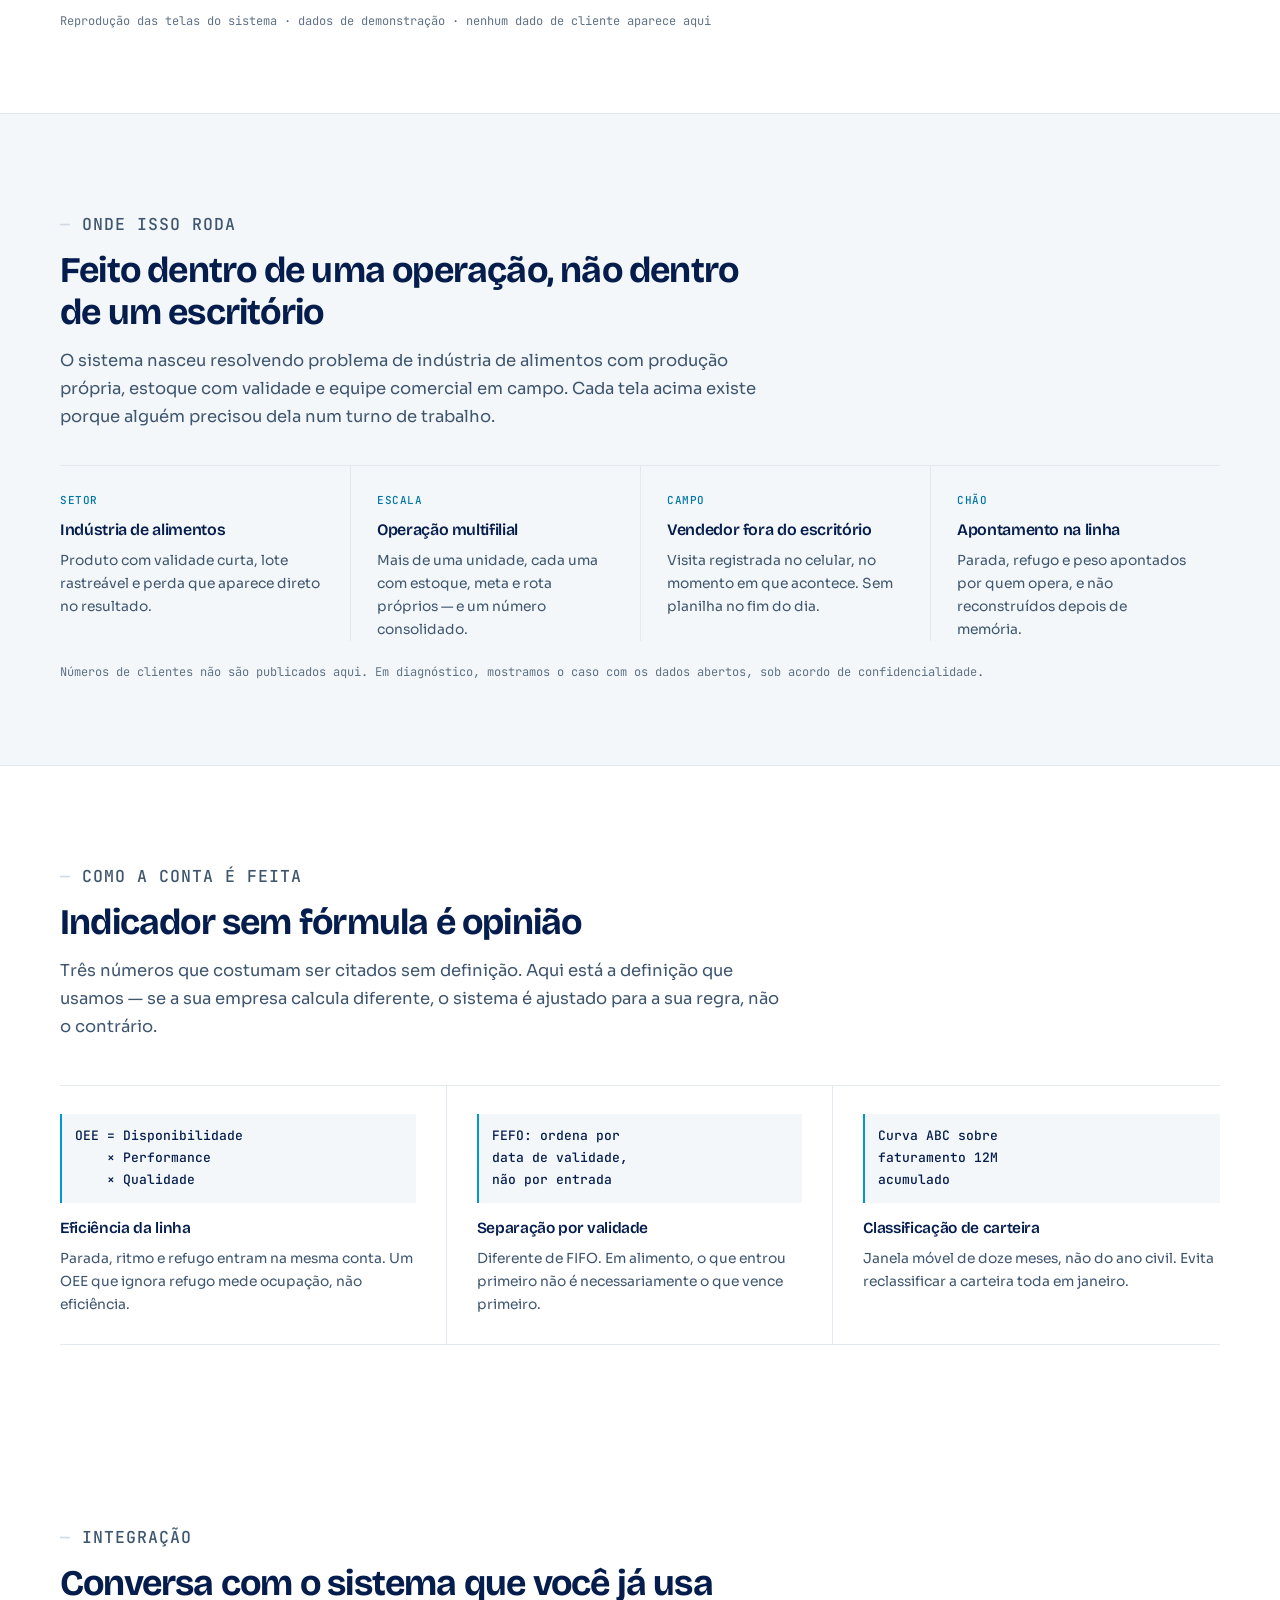
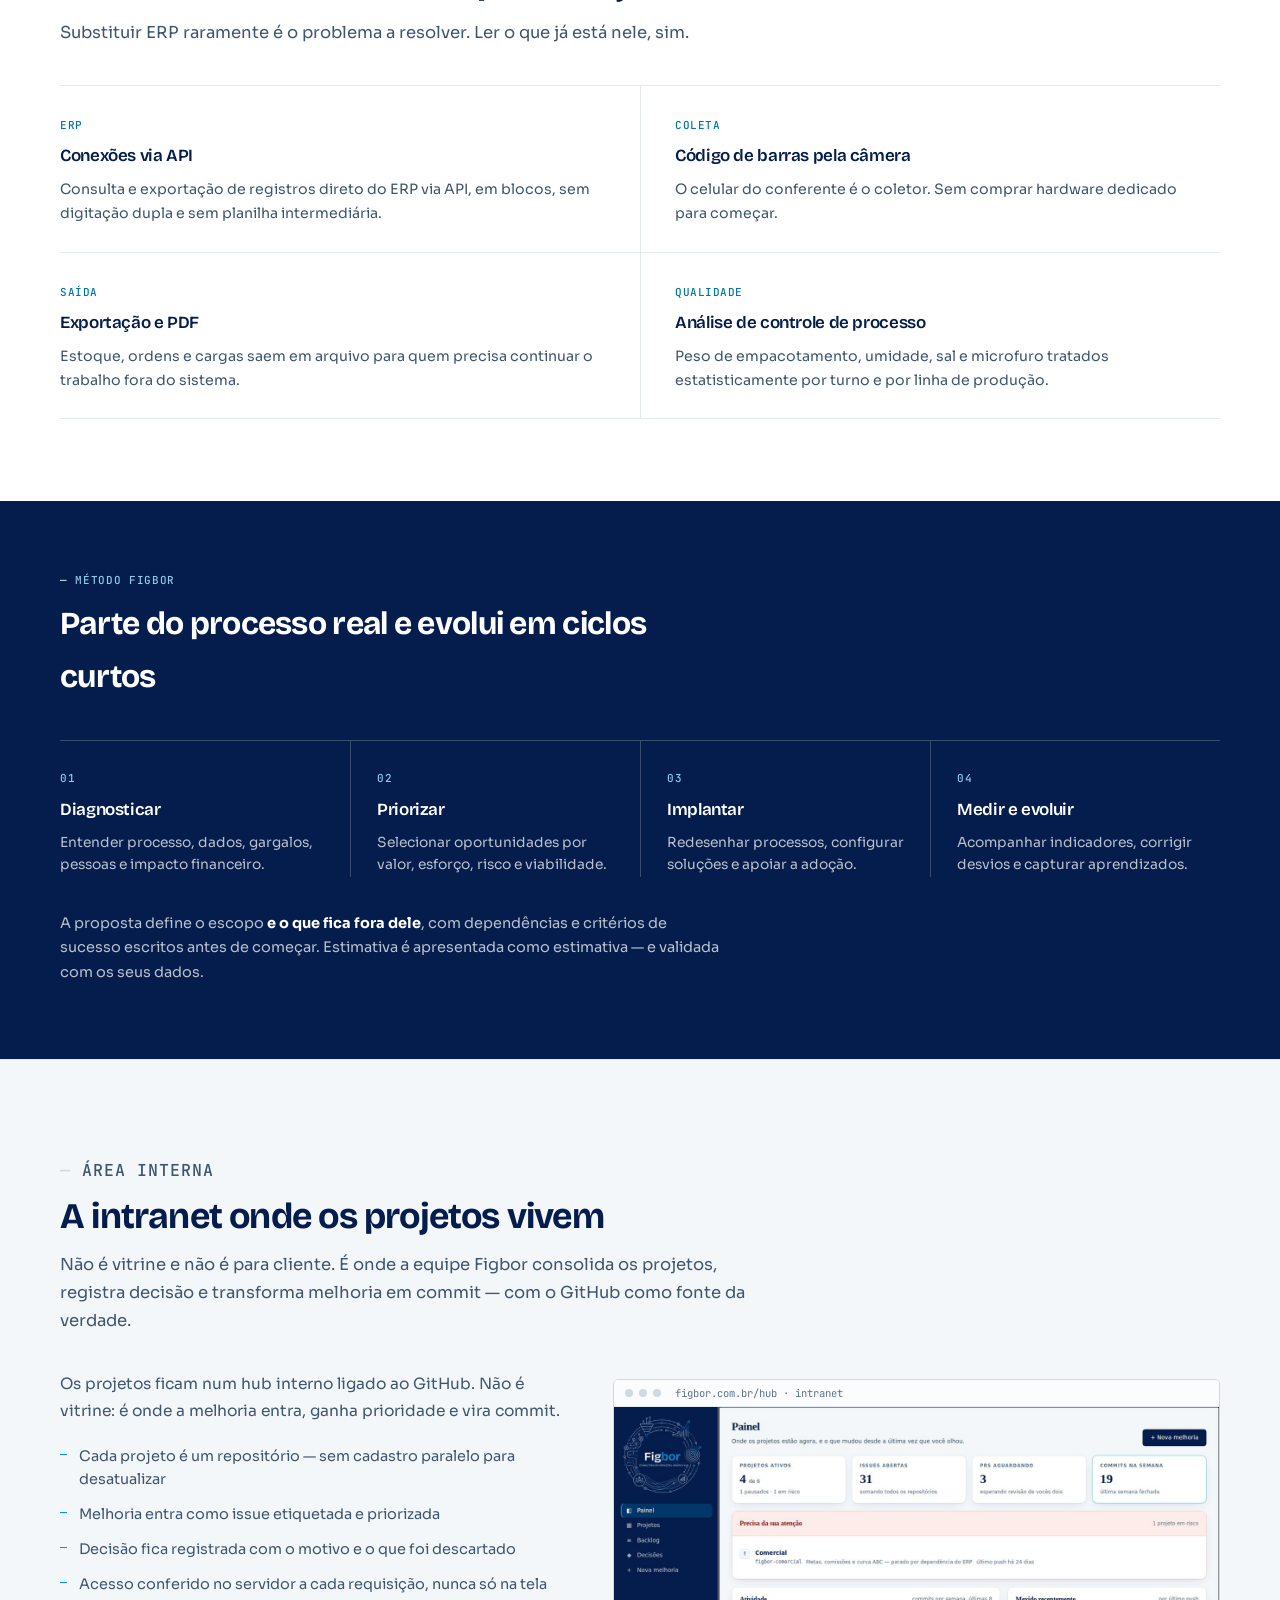
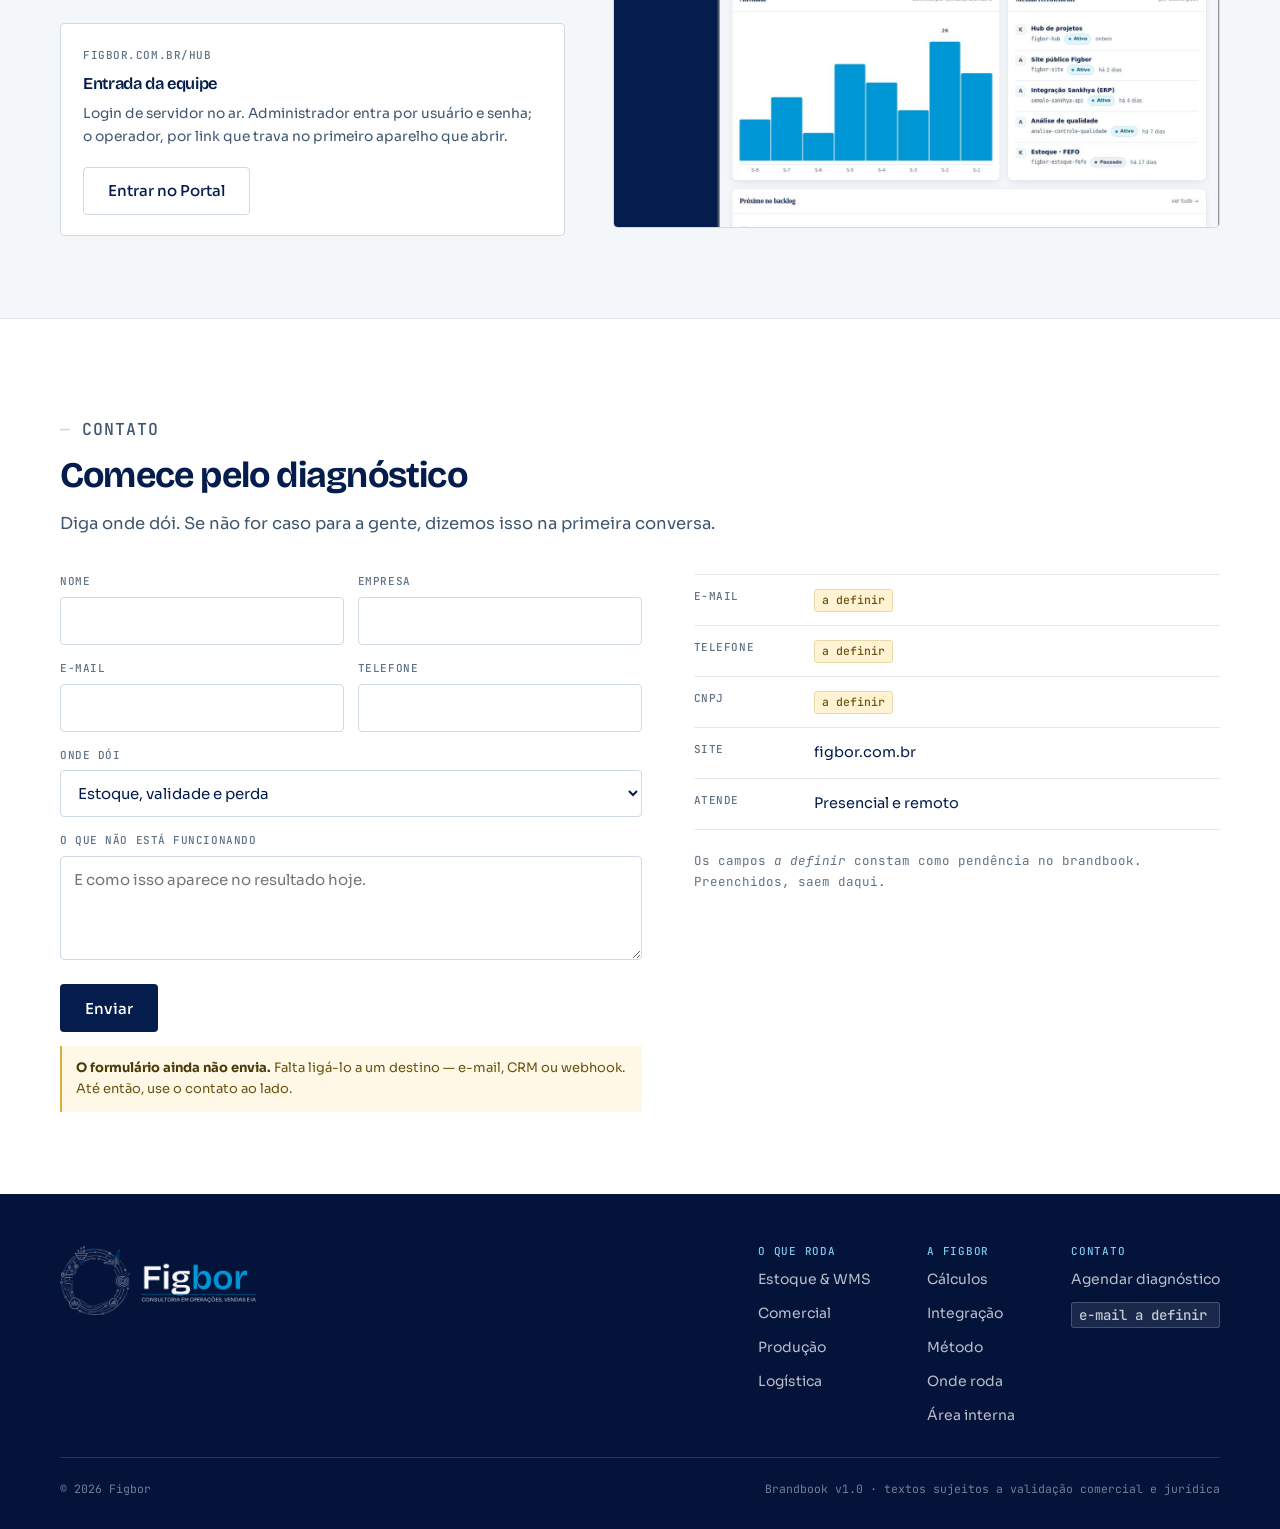
==== commit 20faae80: "card ERP: Sankhya -> Conexoes via API (remove mencoes a Sankhya)" ====
--- a/index.html
+++ b/index.html
@@ -31,7 +31,7 @@
 "url":"https://figbor.com.br/","logo":"https://figbor.com.br/assets/figbor-logo.png",
 "image":"https://figbor.com.br/assets/og-figbor.png",
 "description":"Consultoria em Operações, Vendas e IA",
-"areaServed":"BR","knowsAbout":["Gestão de estoque FEFO","Gestão comercial","PCP e OEE","Logística e roteirização","Integração com ERP Sankhya"]}
+"areaServed":"BR","knowsAbout":["Gestão de estoque FEFO","Gestão comercial","PCP e OEE","Logística e roteirização","Integração com ERP via API"]}
 </script>
 <link rel="preconnect" href="https://fonts.googleapis.com">
 <link rel="preconnect" href="https://fonts.gstatic.com" crossorigin>
@@ -687,7 +687,7 @@
     <div class="it"><b>4</b><span>módulos</span><p>Estoque, Comercial, Produção e Logística, no mesmo login.</p></div>
     <div class="it"><b>1</b><span>base de dados</span><p>O dado da operação chega em quem decide a venda.</p></div>
     <div class="it"><b>0</b><span>instalação</span><p>Roda no navegador. Sem cliente pesado na máquina.</p></div>
-    <div class="it"><b>ERP</b><span>integrado</span><p>Leitura direta do Sankhya, sem digitação dupla.</p></div>
+    <div class="it"><b>ERP</b><span>integrado</span><p>Leitura direta via API, sem digitação dupla.</p></div>
   </div>
 </section>
 
@@ -1028,8 +1028,8 @@
     <div class="int">
       <div class="i">
         <p class="k">ERP</p>
-        <h4>Sankhya</h4>
-        <p>Consulta e exportação de registros direto do ERP, em blocos, sem digitação dupla
+        <h4>Conexões via API</h4>
+        <p>Consulta e exportação de registros direto do ERP via API, em blocos, sem digitação dupla
           e sem planilha intermediária.</p>
       </div>
       <div class="i">
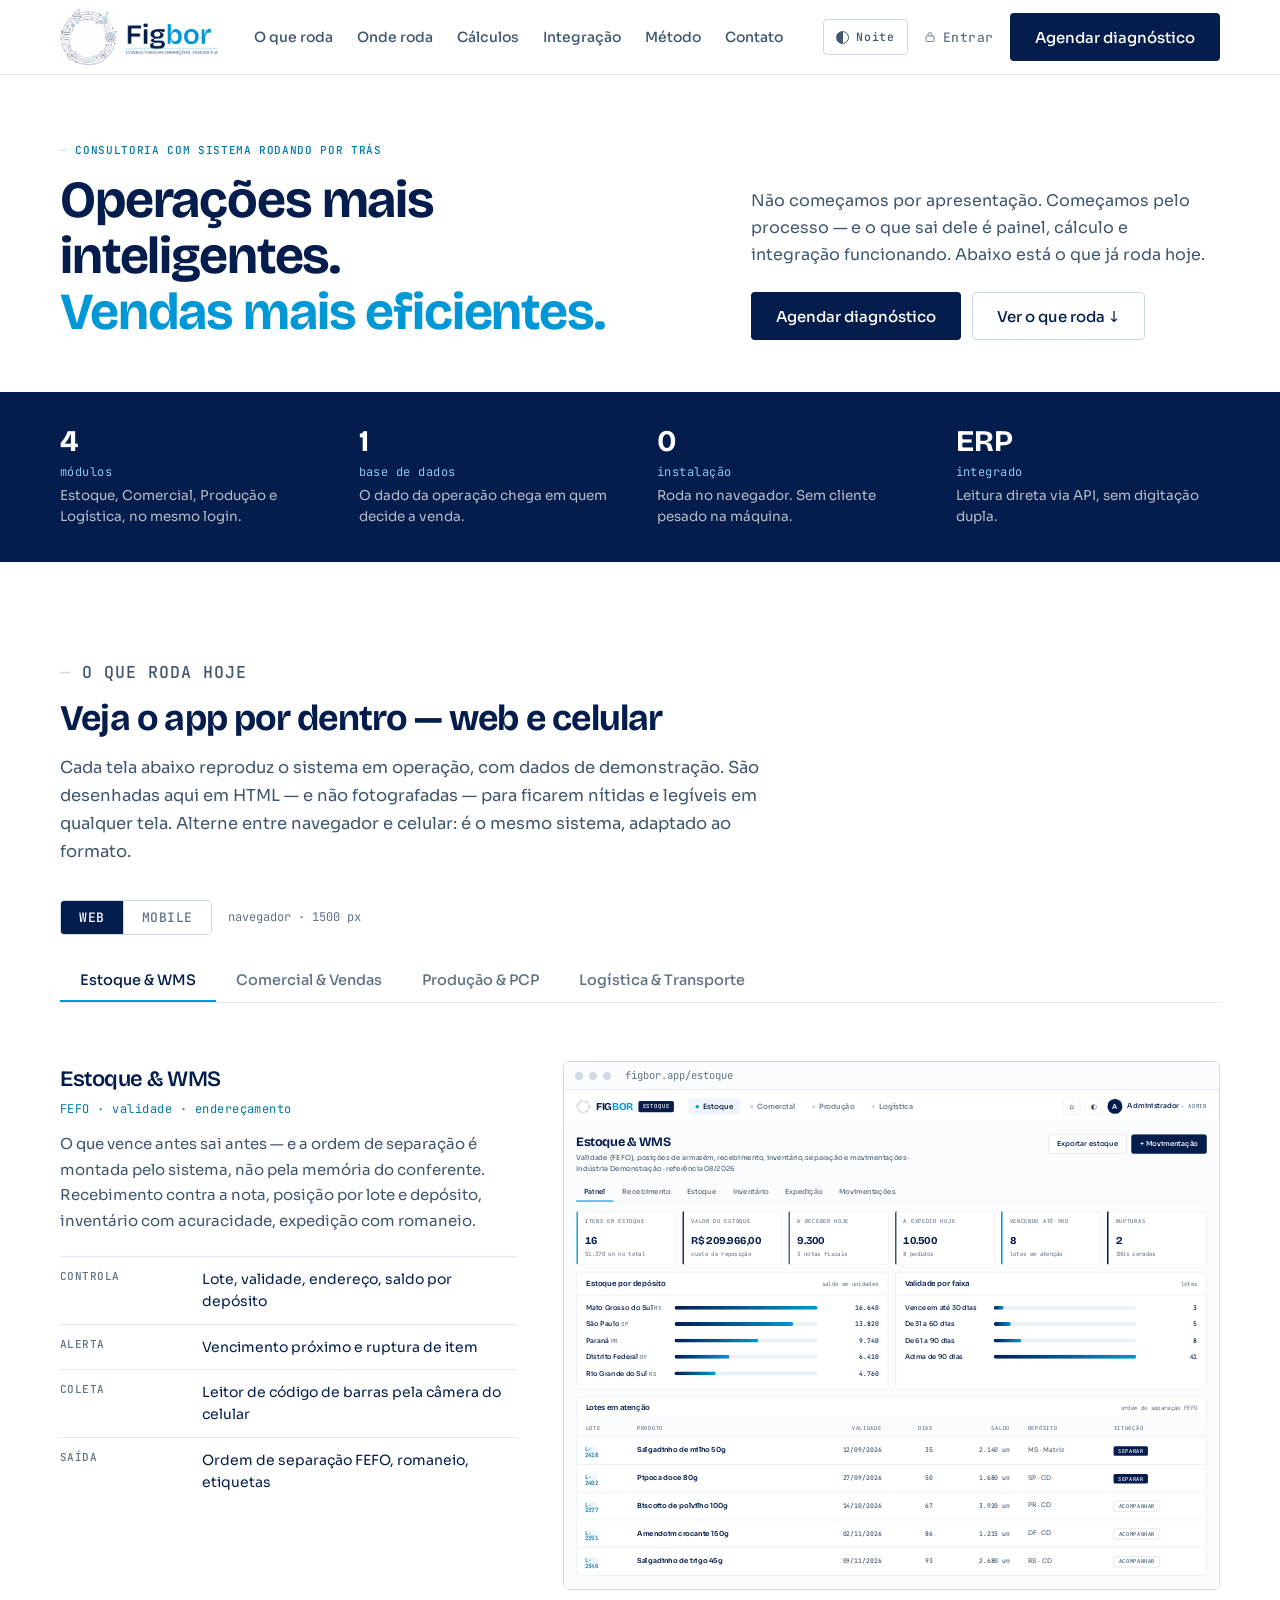
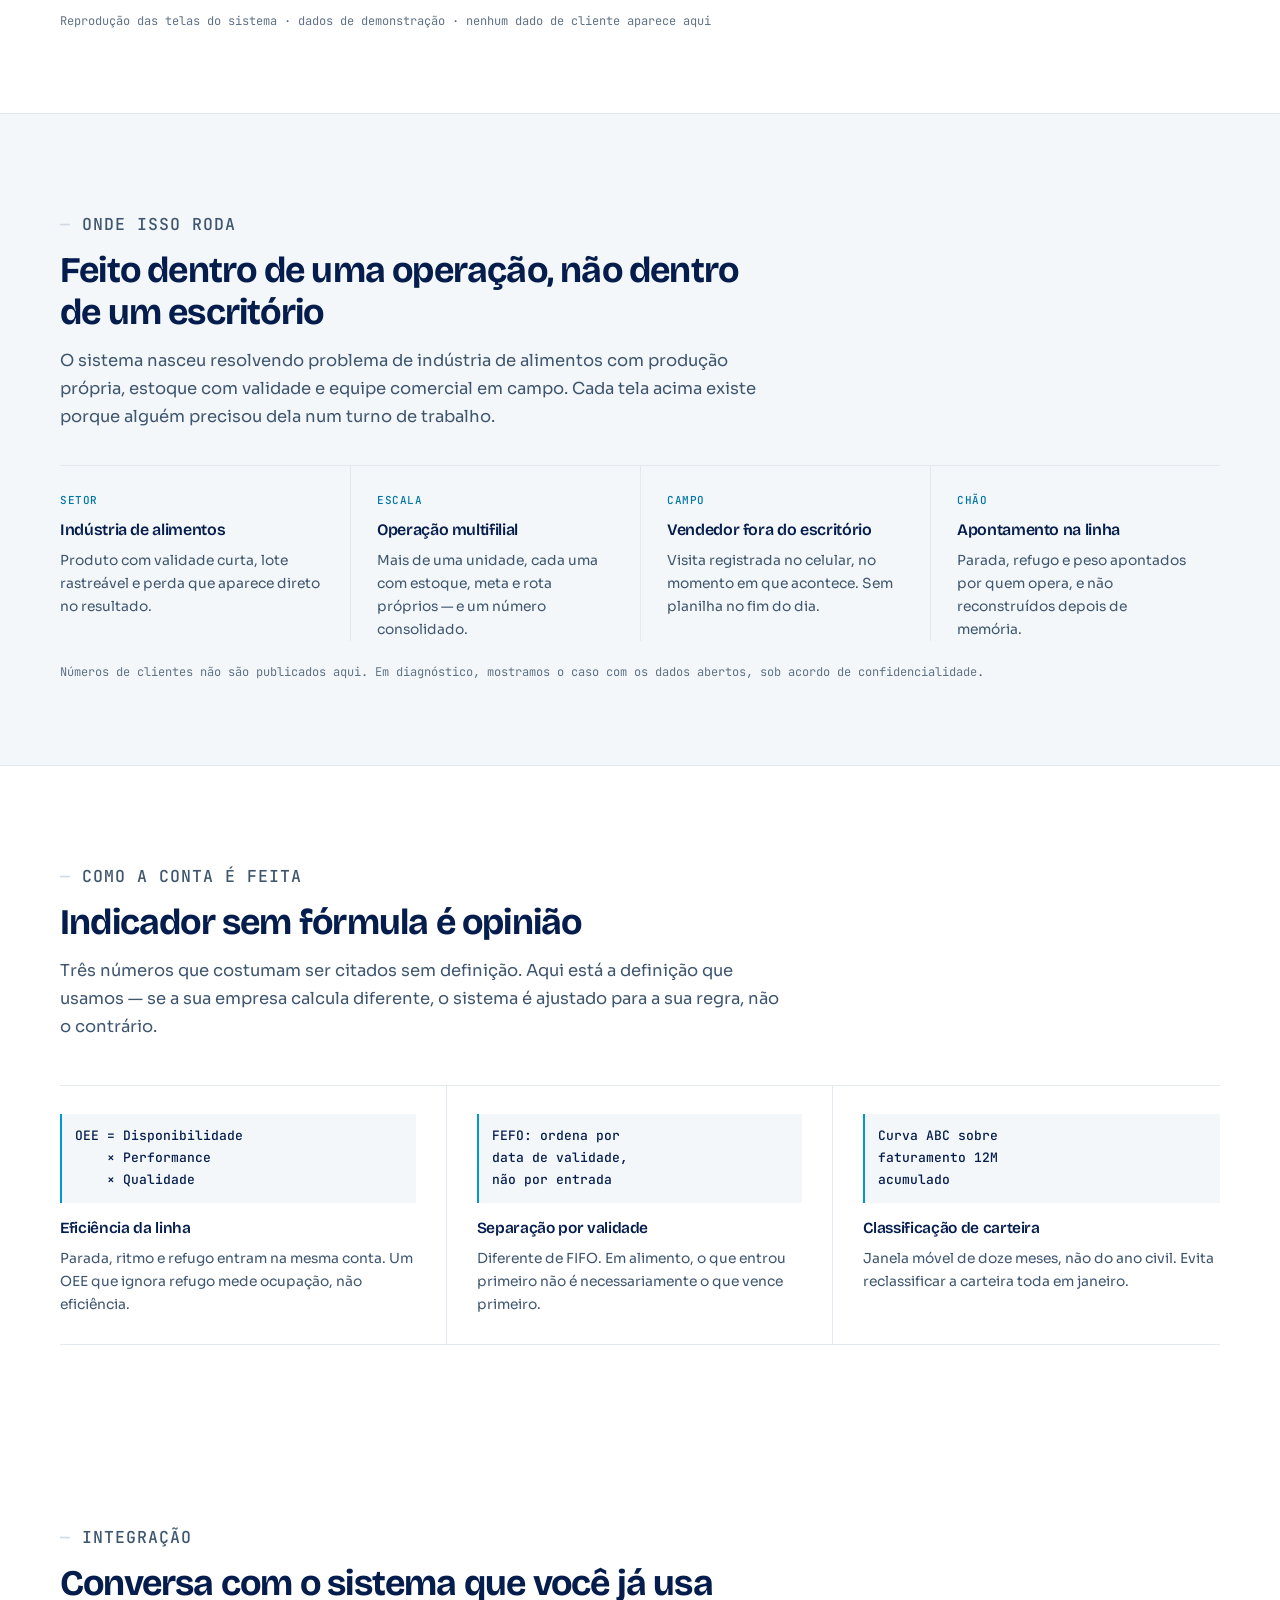
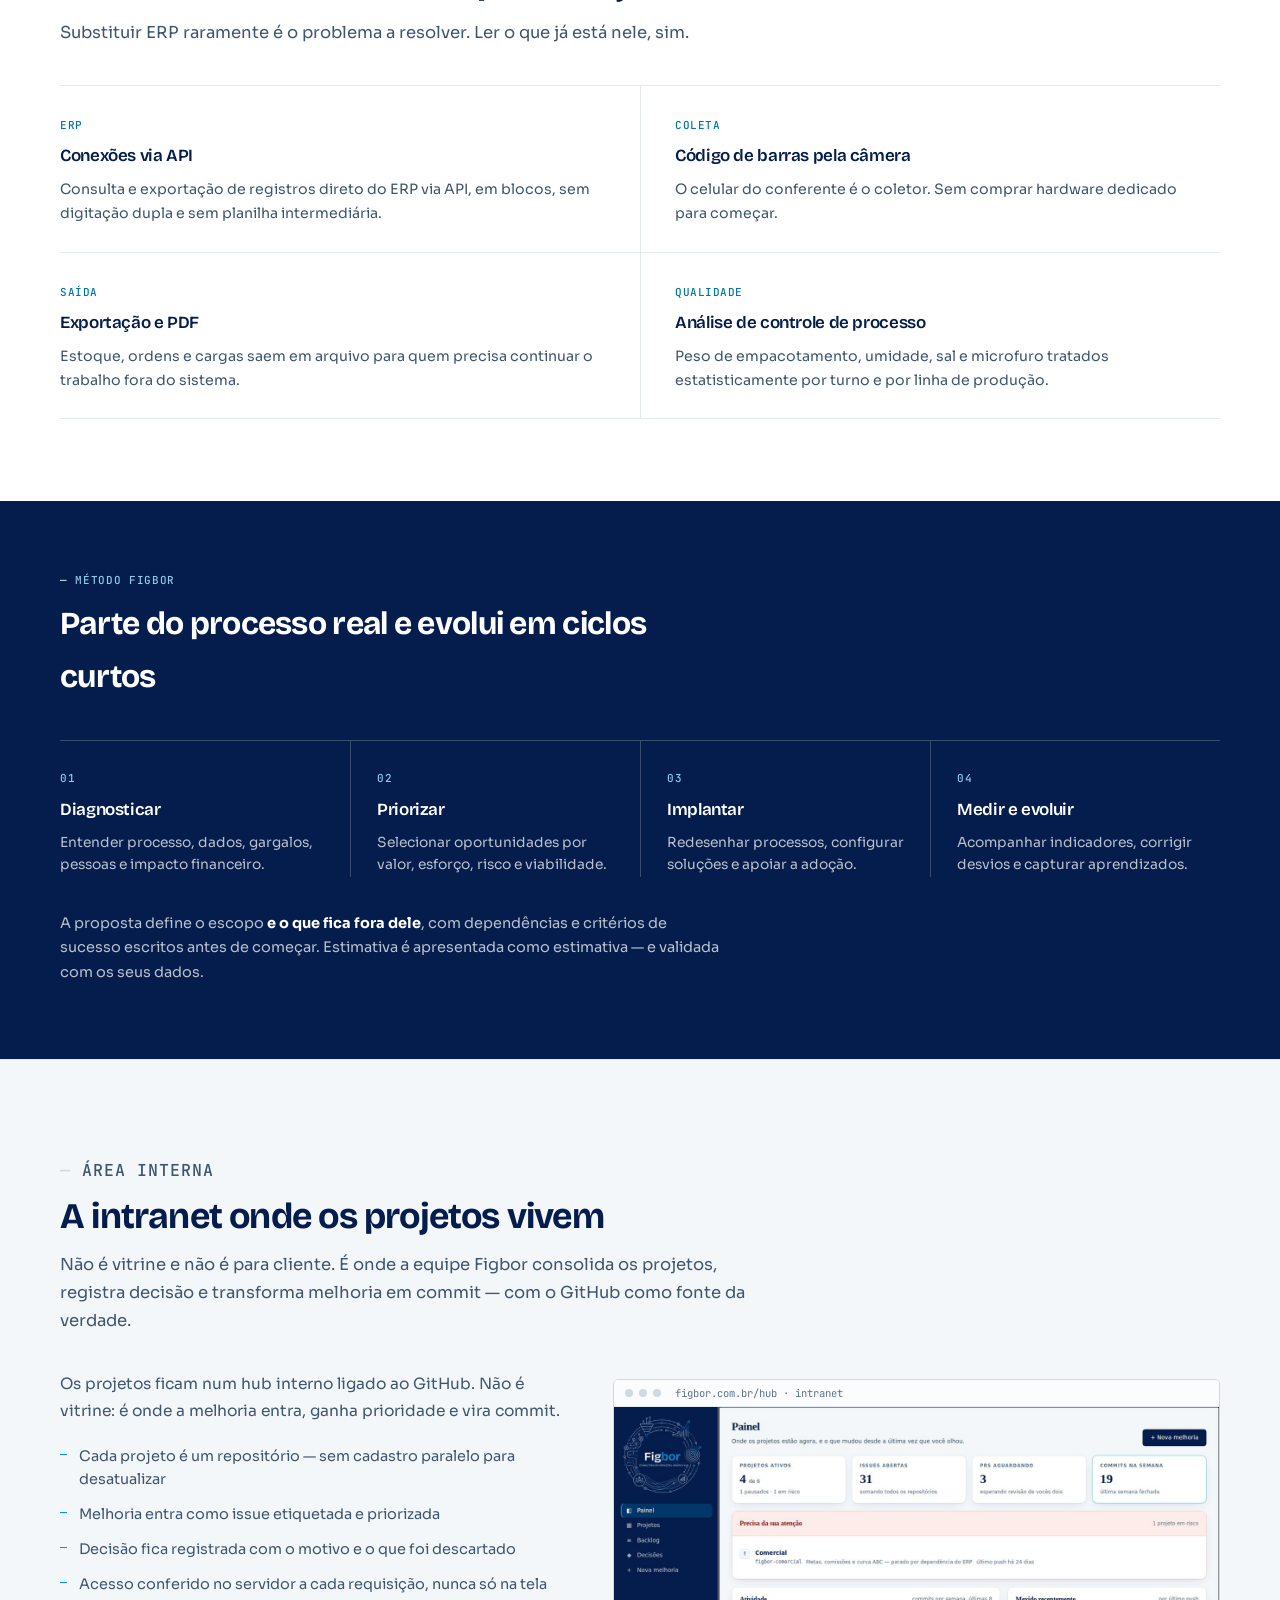
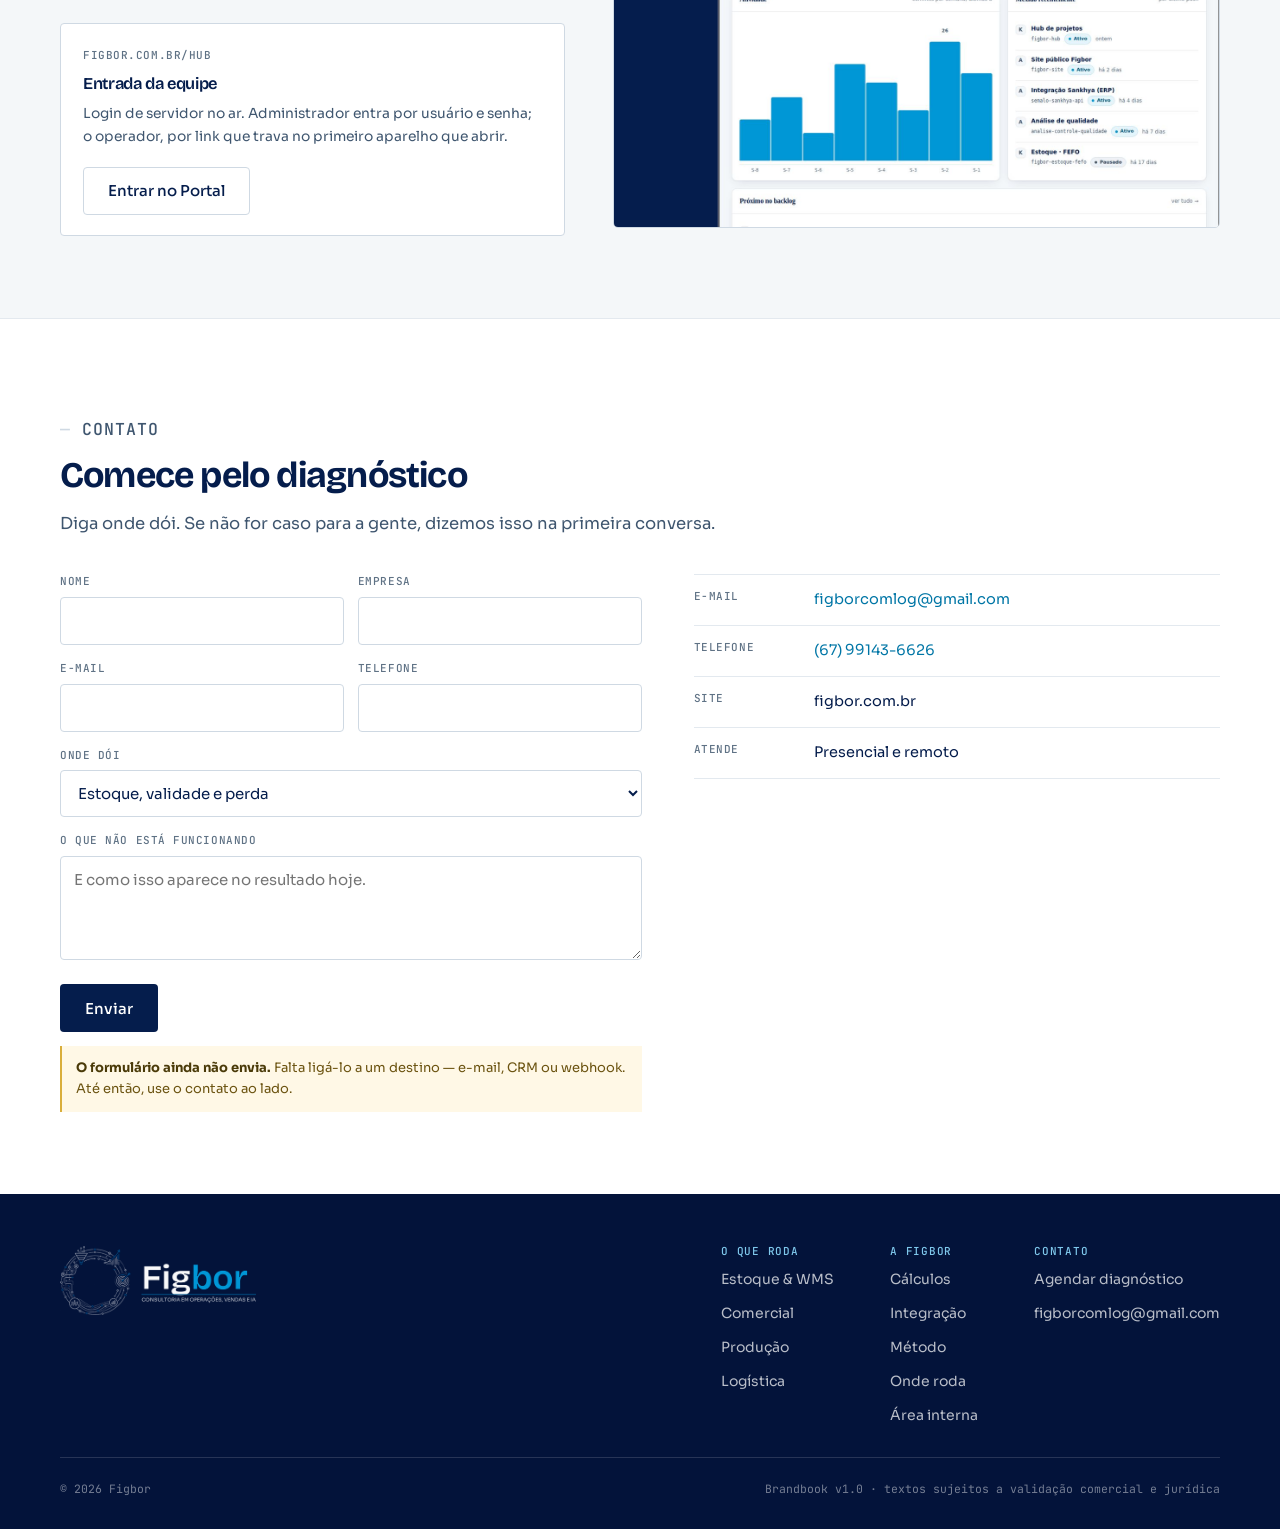
==== commit 94de0fa1: "contato: preenche email e telefone, remove CNPJ e nota de pendencia" ====
--- a/index.html
+++ b/index.html
@@ -1153,14 +1153,11 @@
       </form>
       <div class="dados">
         <dl>
-          <div class="r"><dt>E-mail</dt><dd><span class="pd">a definir</span></dd></div>
-          <div class="r"><dt>Telefone</dt><dd><span class="pd">a definir</span></dd></div>
-          <div class="r"><dt>CNPJ</dt><dd><span class="pd">a definir</span></dd></div>
+          <div class="r"><dt>E-mail</dt><dd><a href="mailto:figborcomlog@gmail.com">figborcomlog@gmail.com</a></dd></div>
+          <div class="r"><dt>Telefone</dt><dd><a href="tel:+5567991436626">(67) 99143-6626</a></dd></div>
           <div class="r"><dt>Site</dt><dd>figbor.com.br</dd></div>
           <div class="r"><dt>Atende</dt><dd>Presencial e remoto</dd></div>
         </dl>
-        <p style="margin-top:20px;font:400 12.5px/1.7 var(--mono);color:var(--mut)">
-          Os campos <em>a definir</em> constam como pendência no brandbook. Preenchidos, saem daqui.</p>
       </div>
     </div>
   </div>
@@ -1183,7 +1180,7 @@
           <a href="#metodo">Método</a><a href="#onde">Onde roda</a><a href="#intranet">Área interna</a></div>
         <div><h5>Contato</h5>
           <a href="#contato">Agendar diagnóstico</a>
-          <span class="pd" style="background:rgba(255,255,255,.09);border-color:rgba(255,255,255,.2);color:rgba(255,255,255,.75)">e-mail a definir</span></div>
+          <a href="mailto:figborcomlog@gmail.com">figborcomlog@gmail.com</a></div>
       </div>
     </div>
     <div class="fb">
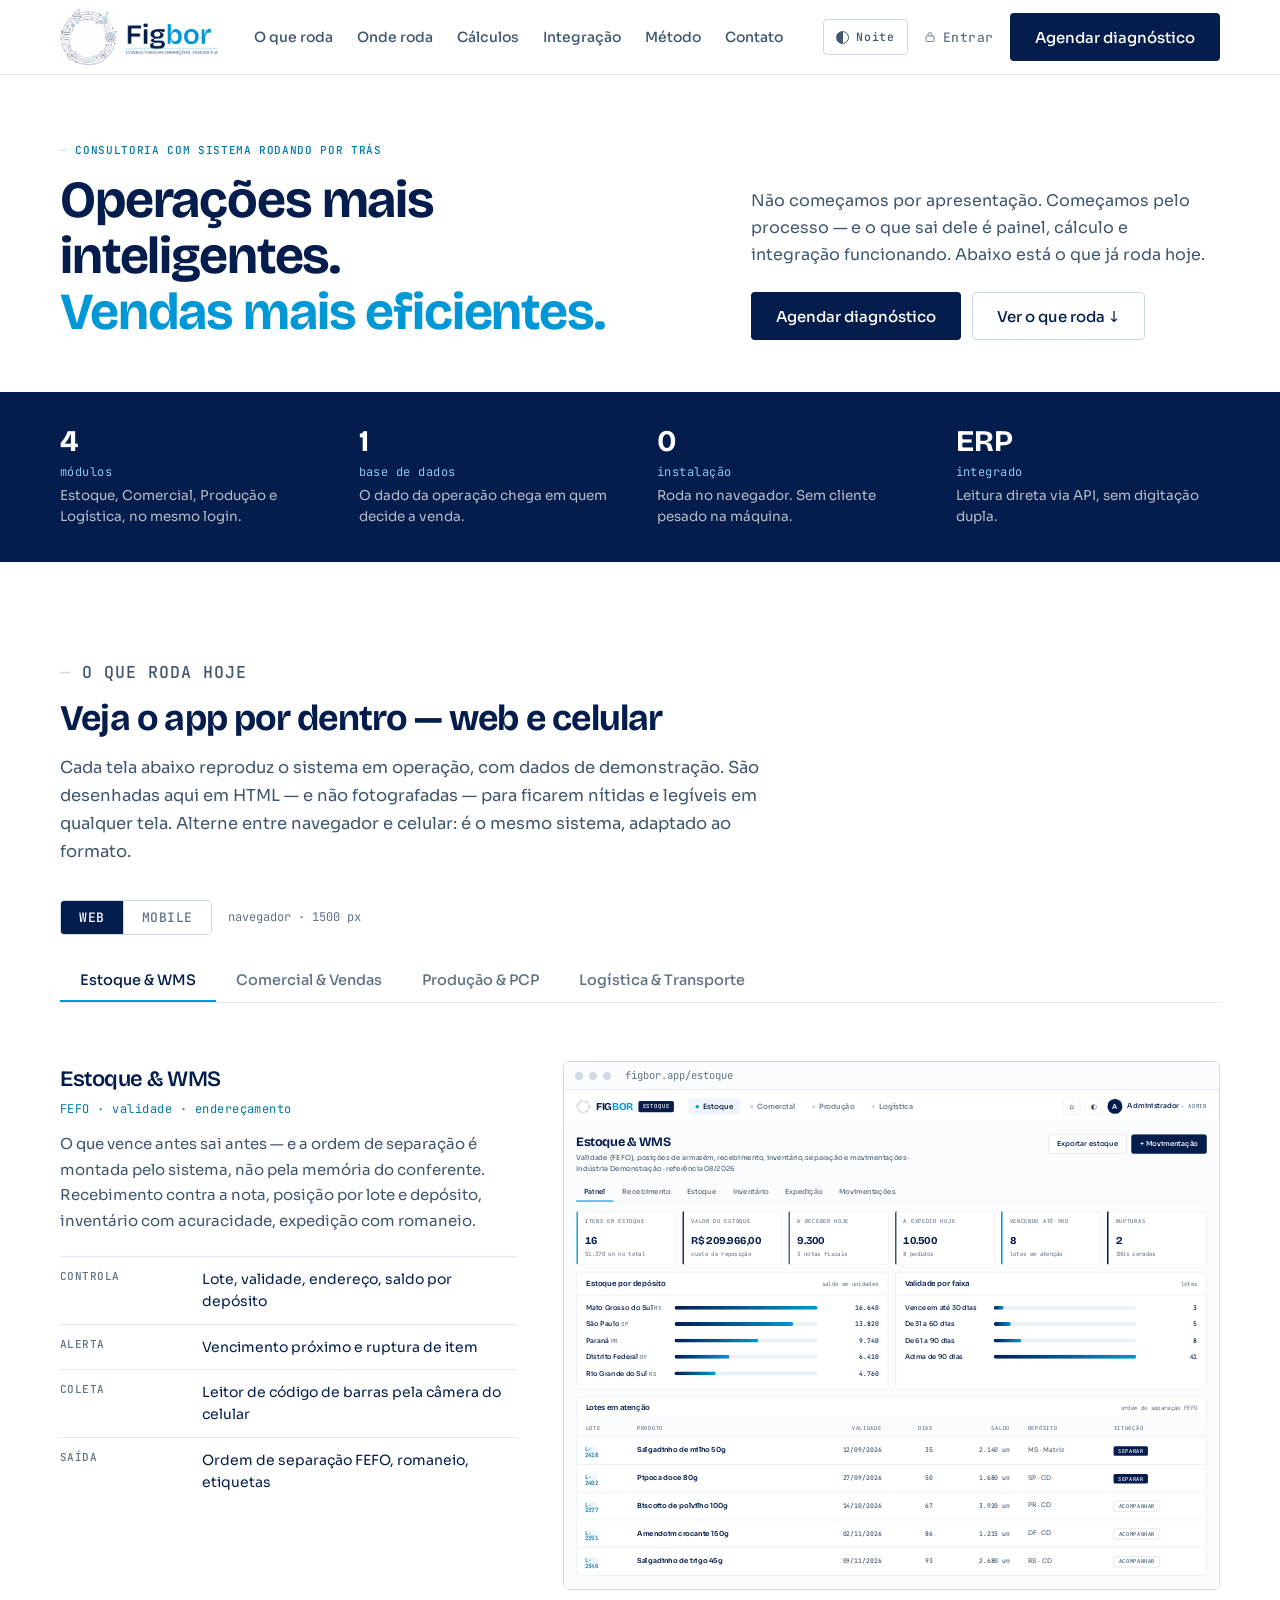
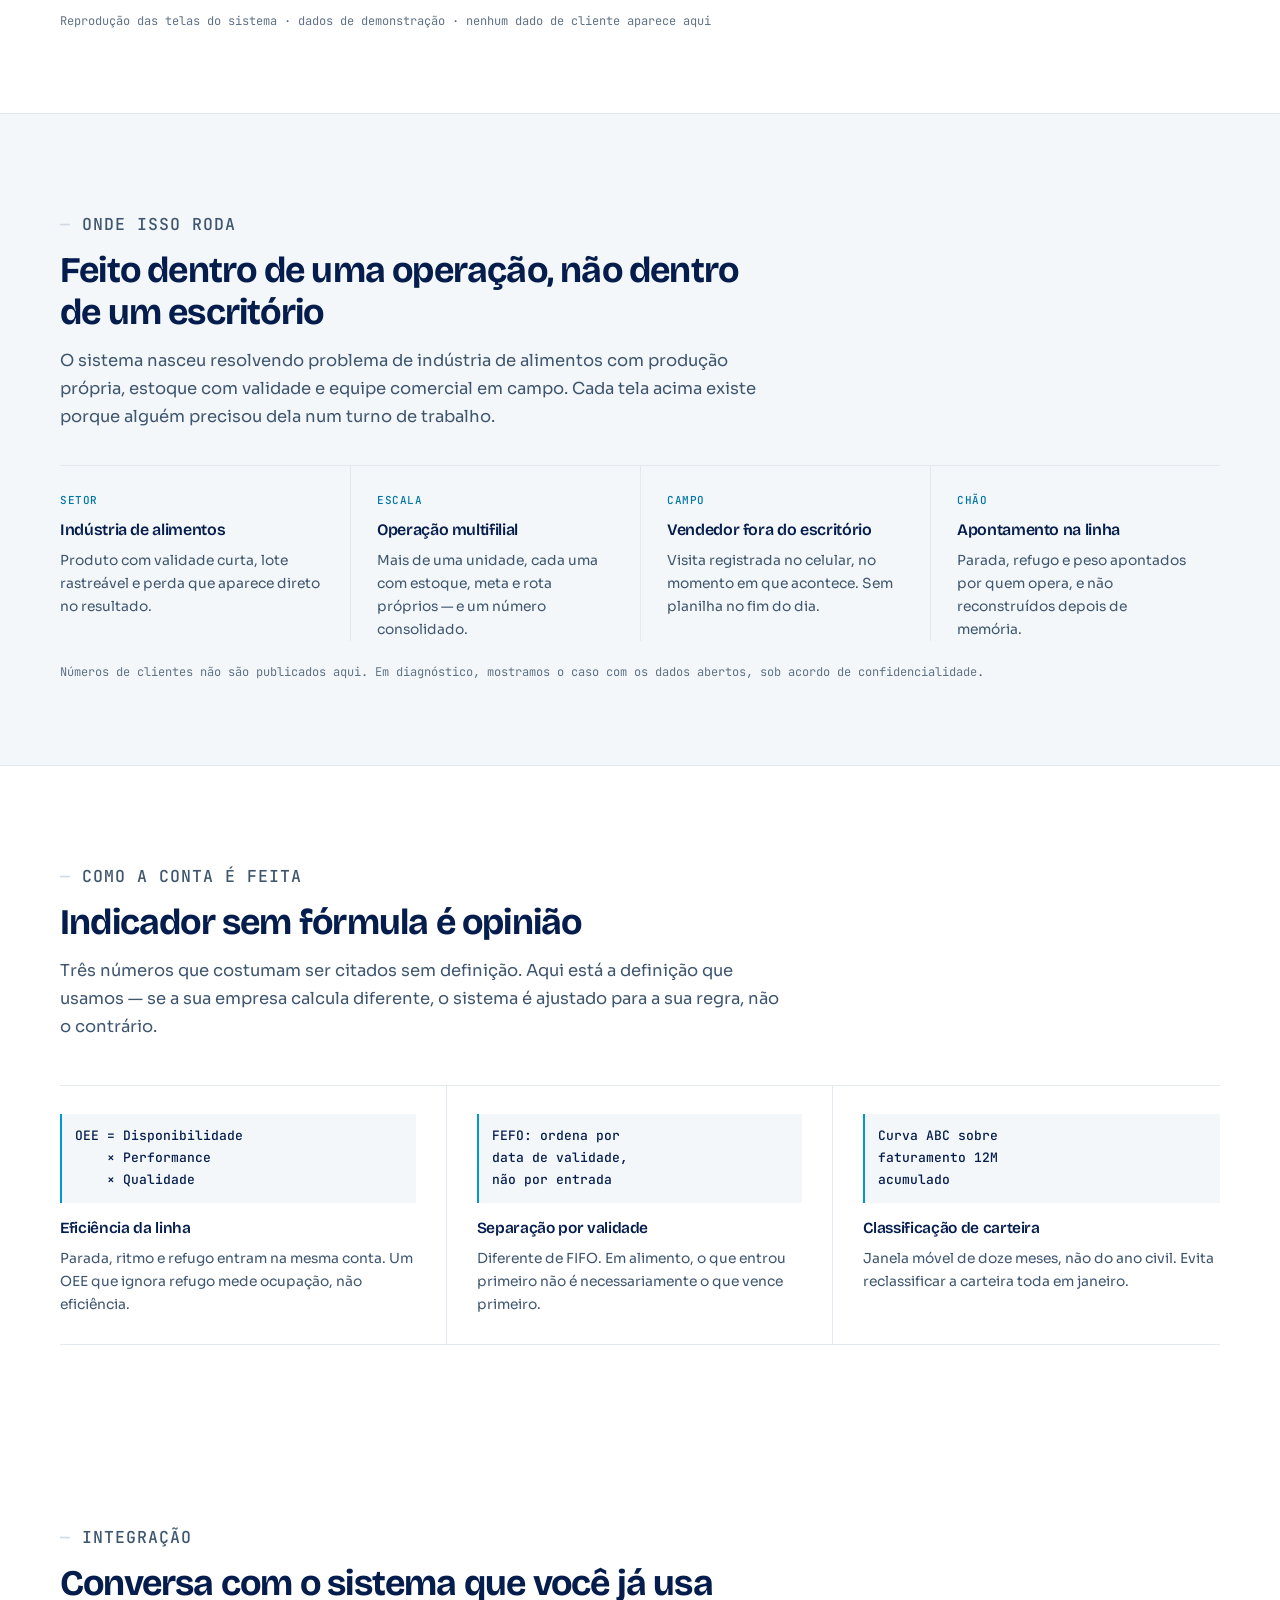
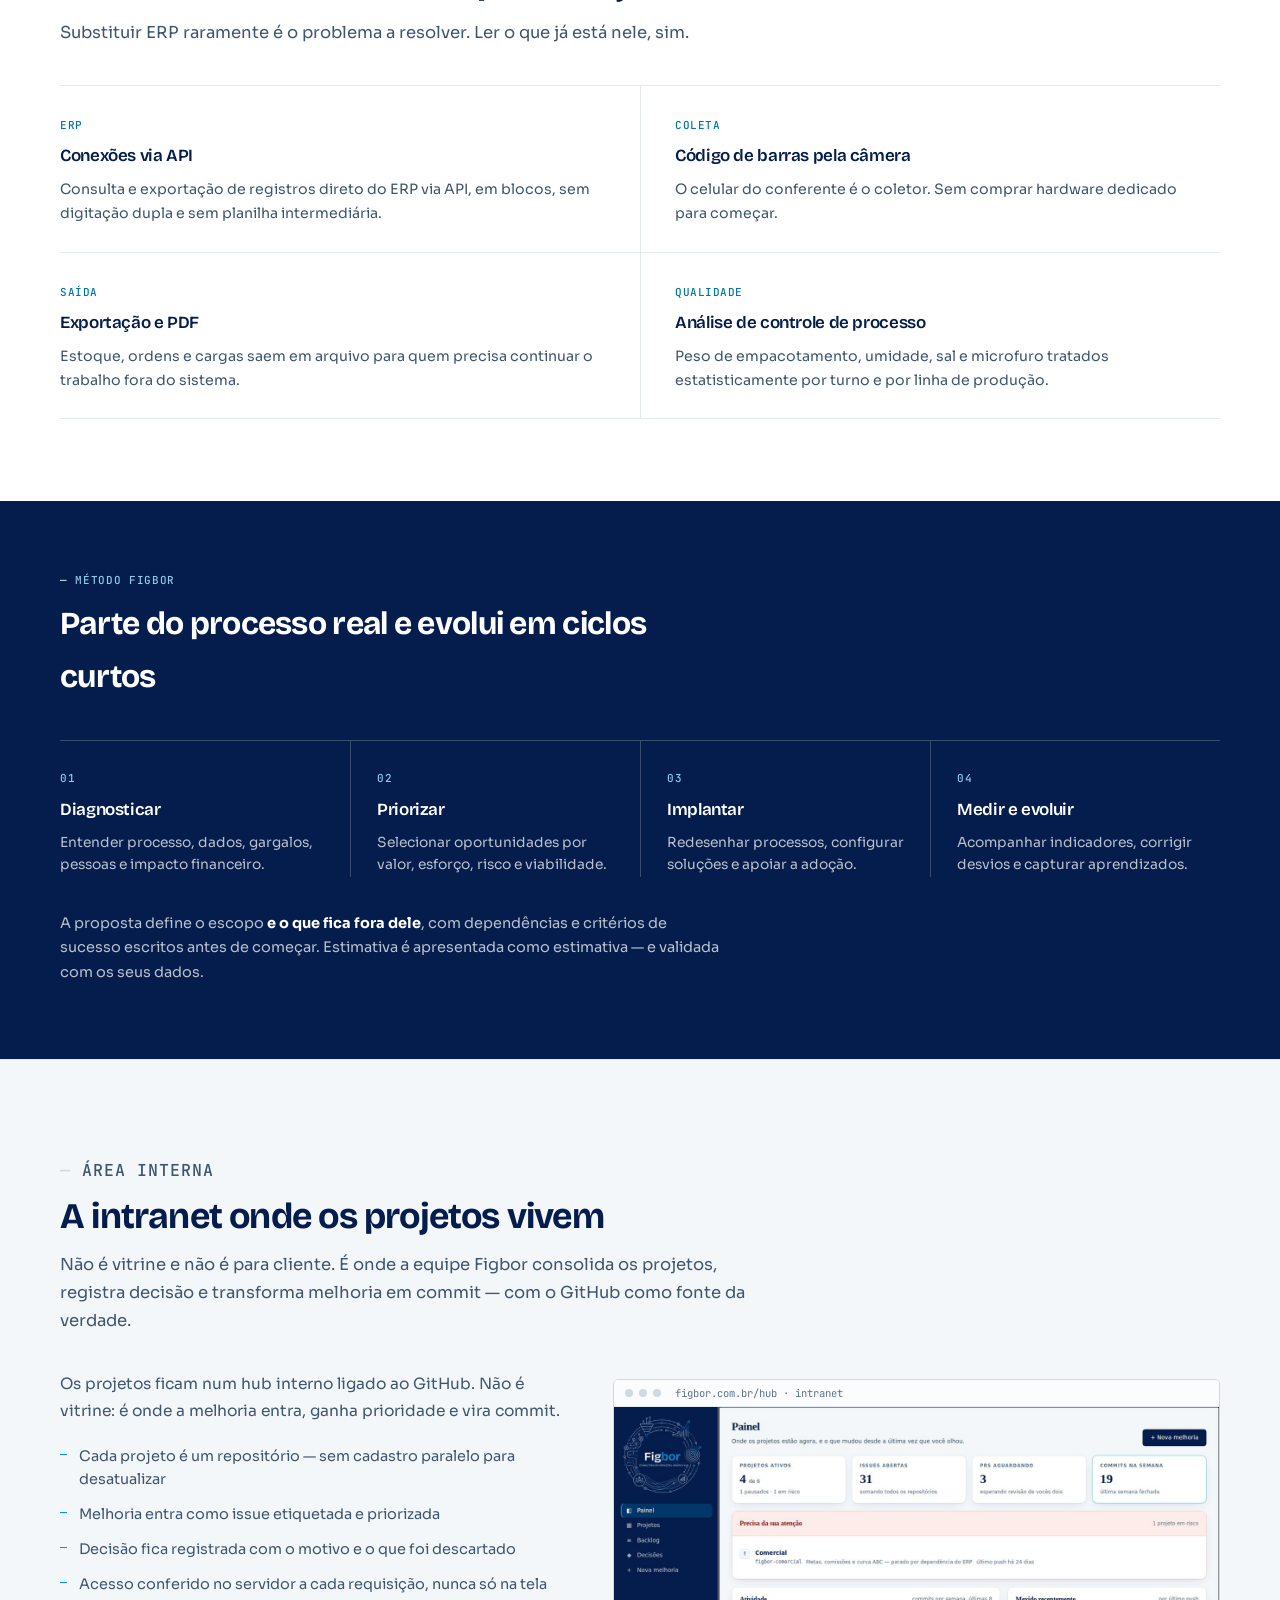
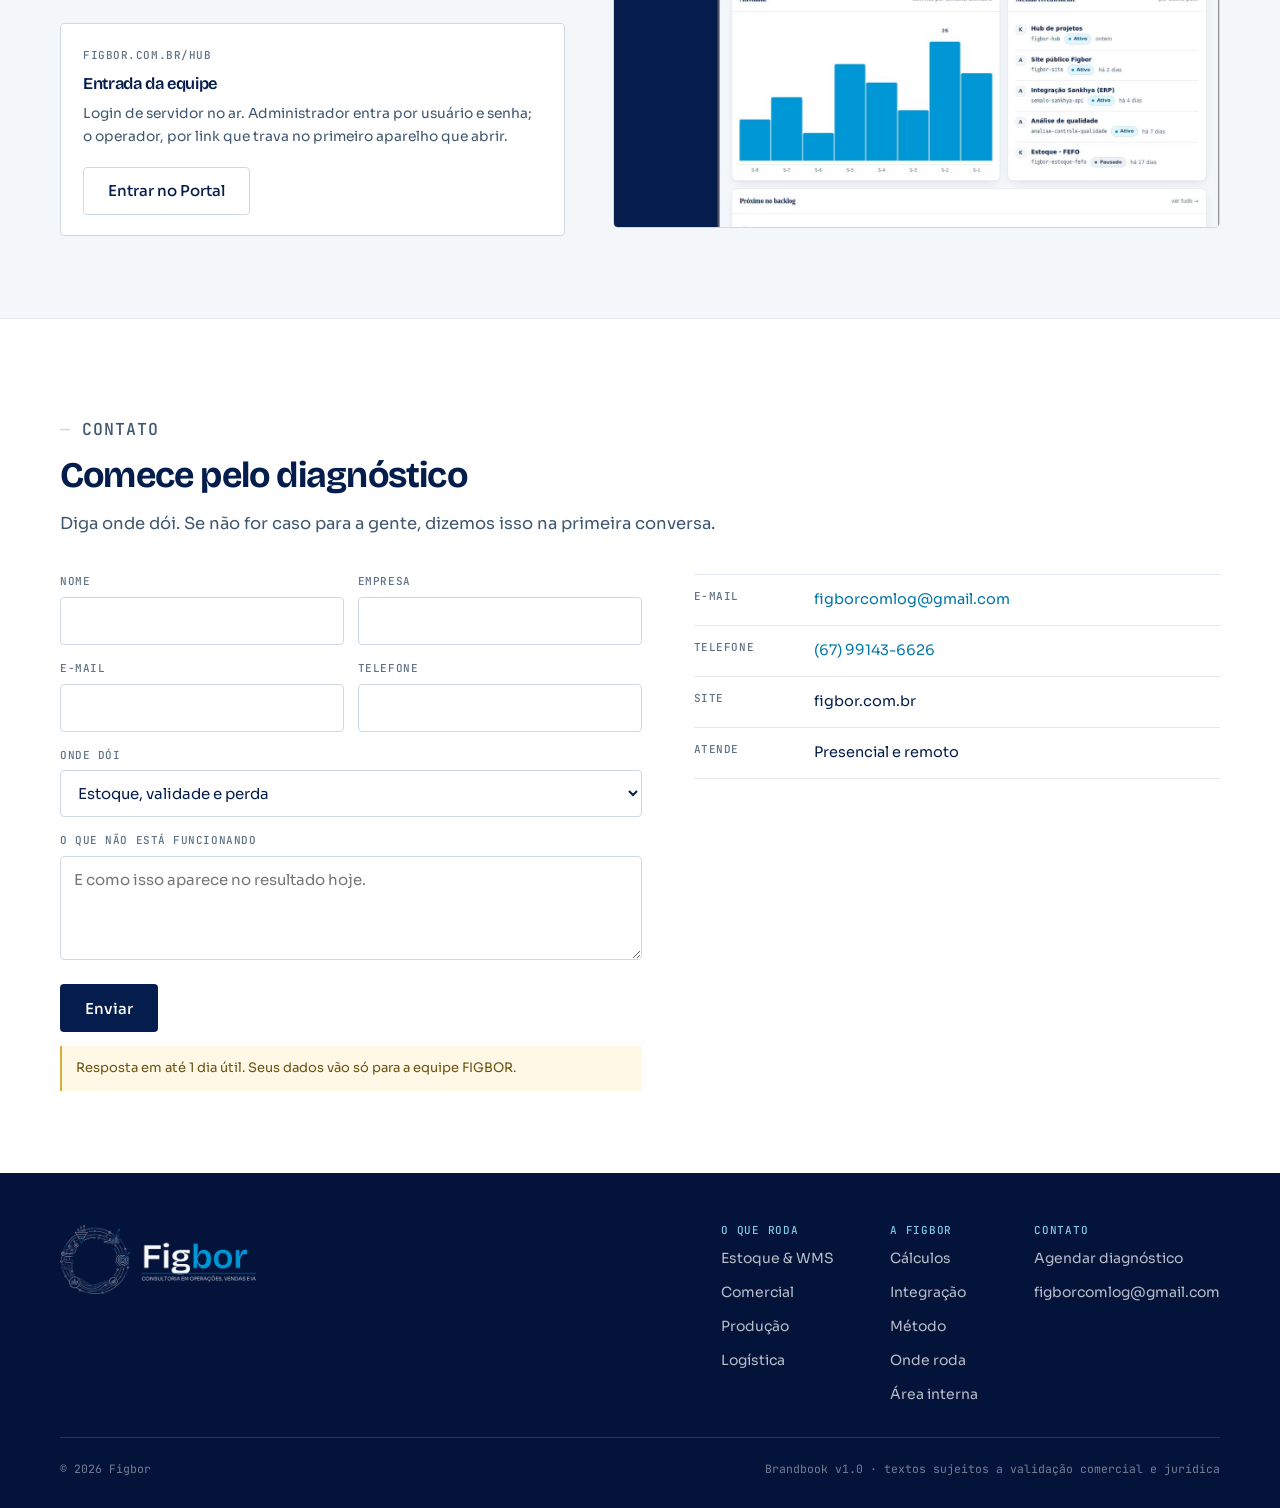
==== commit 626a3341: "formulario de contato: envio real via Lambda/SES + honeypot" ====
--- a/index.html
+++ b/index.html
@@ -1147,9 +1147,9 @@
           </select></div>
         <div class="cp"><label for="f">O que não está funcionando</label>
           <textarea id="f" name="mensagem" placeholder="E como isso aparece no resultado hoje."></textarea></div>
+        <input type="text" name="site" tabindex="-1" autocomplete="off" aria-hidden="true" style="position:absolute;left:-9999px;opacity:0;height:0;width:0">
         <button class="btn b1" type="submit">Enviar</button>
-        <div class="av" id="av" role="status" aria-live="polite"><b>O formulário ainda não envia.</b> Falta ligá-lo a um destino —
-          e-mail, CRM ou webhook. Até então, use o contato ao lado.</div>
+        <div class="av" id="av" role="status" aria-live="polite">Resposta em até 1 dia útil. Seus dados vão só para a equipe FIGBOR.</div>
       </form>
       <div class="dados">
         <dl>
@@ -1305,13 +1305,22 @@
 
 document.getElementById('ano').textContent=new Date().getFullYear();
 
-/* formulário sem destino — não finge ter enviado */
+/* formulário -> Lambda (Amazon SES) */
 document.getElementById('fm').addEventListener('submit',ev=>{
   ev.preventDefault();
-  const a=document.getElementById('av');
-  a.innerHTML='<b>Nada foi enviado.</b> Este formulário não tem destino configurado. '+
-    'Defina um e-mail ou webhook e ele passa a funcionar.';
-  a.scrollIntoView({behavior:'smooth',block:'center'});
+  const f=ev.target, a=document.getElementById('av'), btn=f.querySelector('button[type=submit]');
+  if(!f.checkValidity()){ f.reportValidity(); return; }
+  const d={}; new FormData(f).forEach((v,k)=>{ d[k]=v; });
+  const lbl=btn.textContent; btn.disabled=true; btn.textContent='Enviando…'; a.textContent='Enviando…';
+  fetch('https://7q3ufifm4wtg6k7s13i44uetgq0rbcdf.lambda-url.us-east-2.on.aws/',{
+    method:'POST', headers:{'Content-Type':'text/plain'}, body:JSON.stringify(d)
+  }).then(res=>res.json().catch(()=>({ok:res.ok})))
+   .then(j=>{
+     if(j&&j.ok){ f.reset(); a.innerHTML='<b>Recebido.</b> Retornamos em até 1 dia útil.'; }
+     else{ a.innerHTML='<b>Não consegui enviar agora.</b> Tente de novo ou escreva para <a href="mailto:figborcomlog@gmail.com">figborcomlog@gmail.com</a>.'; }
+   }).catch(()=>{
+     a.innerHTML='<b>Não consegui enviar agora.</b> Tente de novo ou escreva para <a href="mailto:figborcomlog@gmail.com">figborcomlog@gmail.com</a>.';
+   }).finally(()=>{ btn.disabled=false; btn.textContent=lbl; a.scrollIntoView({behavior:'smooth',block:'center'}); });
 });
 </script>
 </body>
